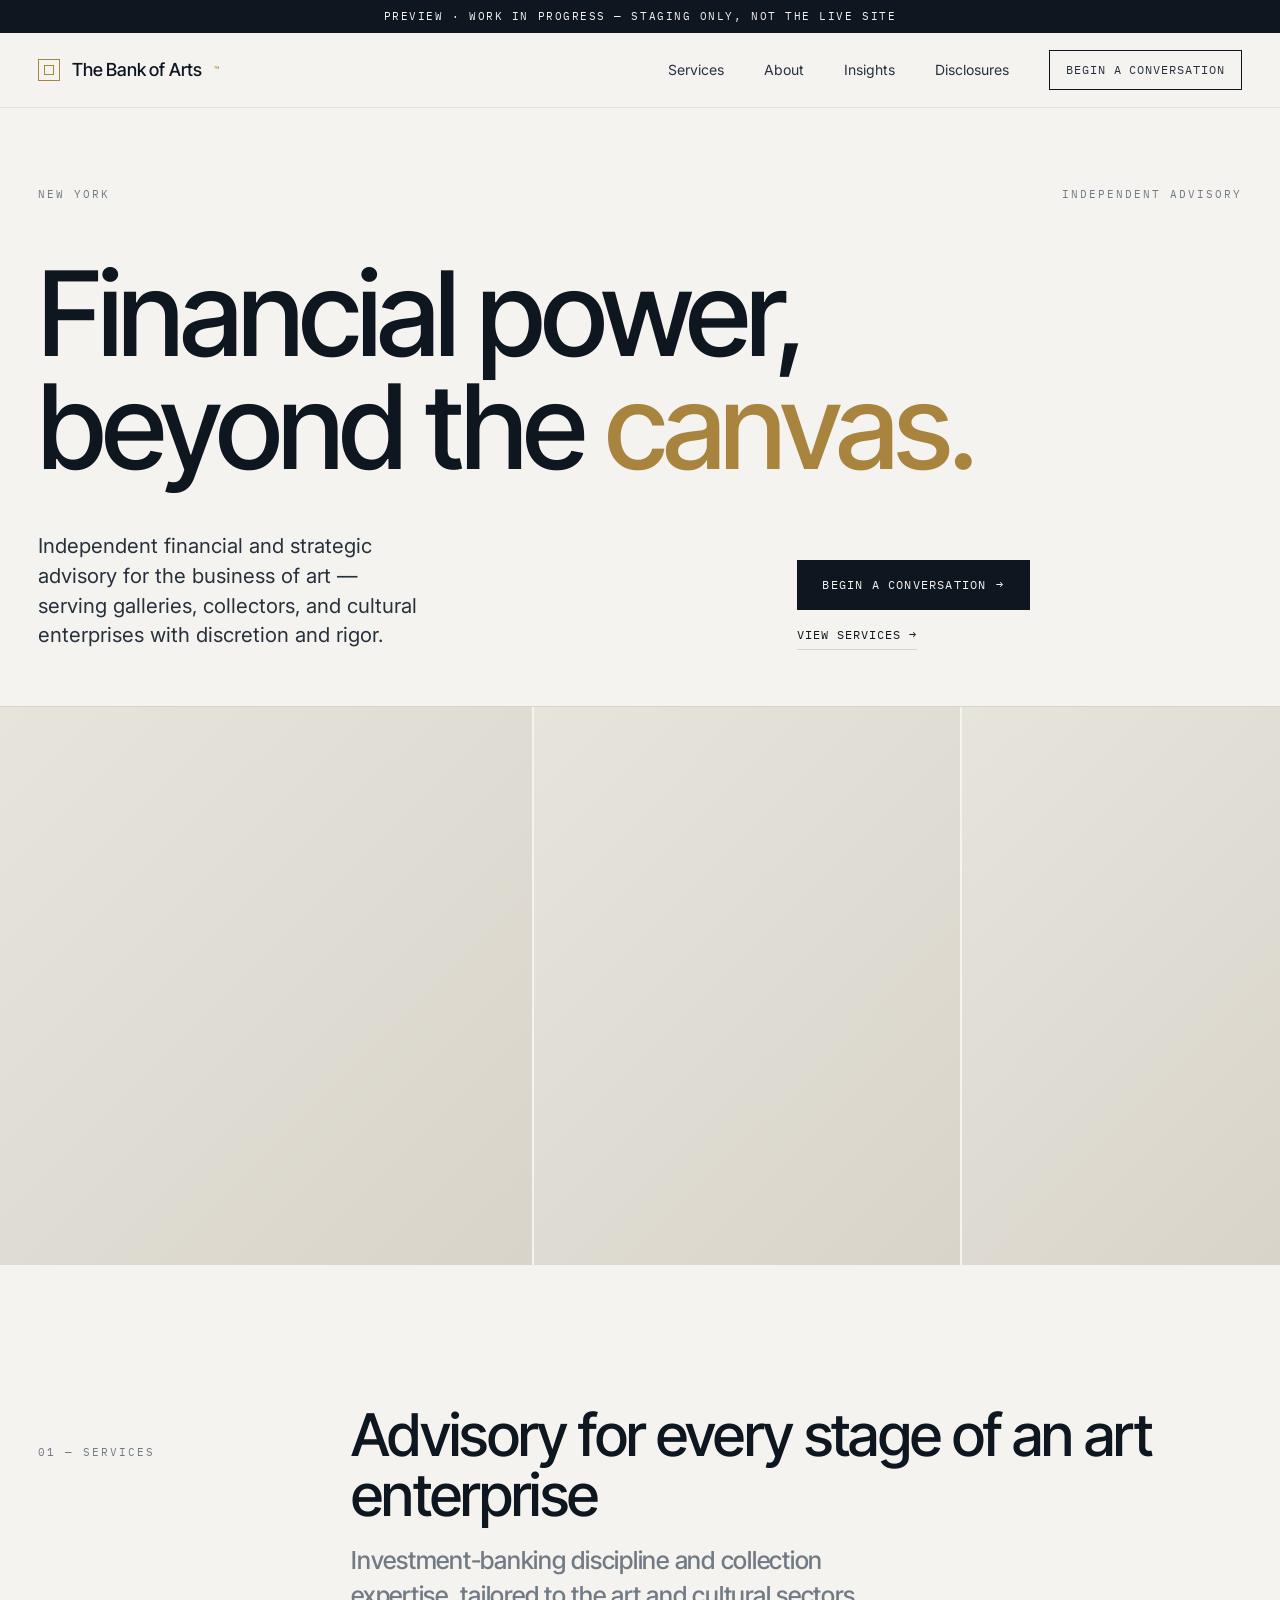
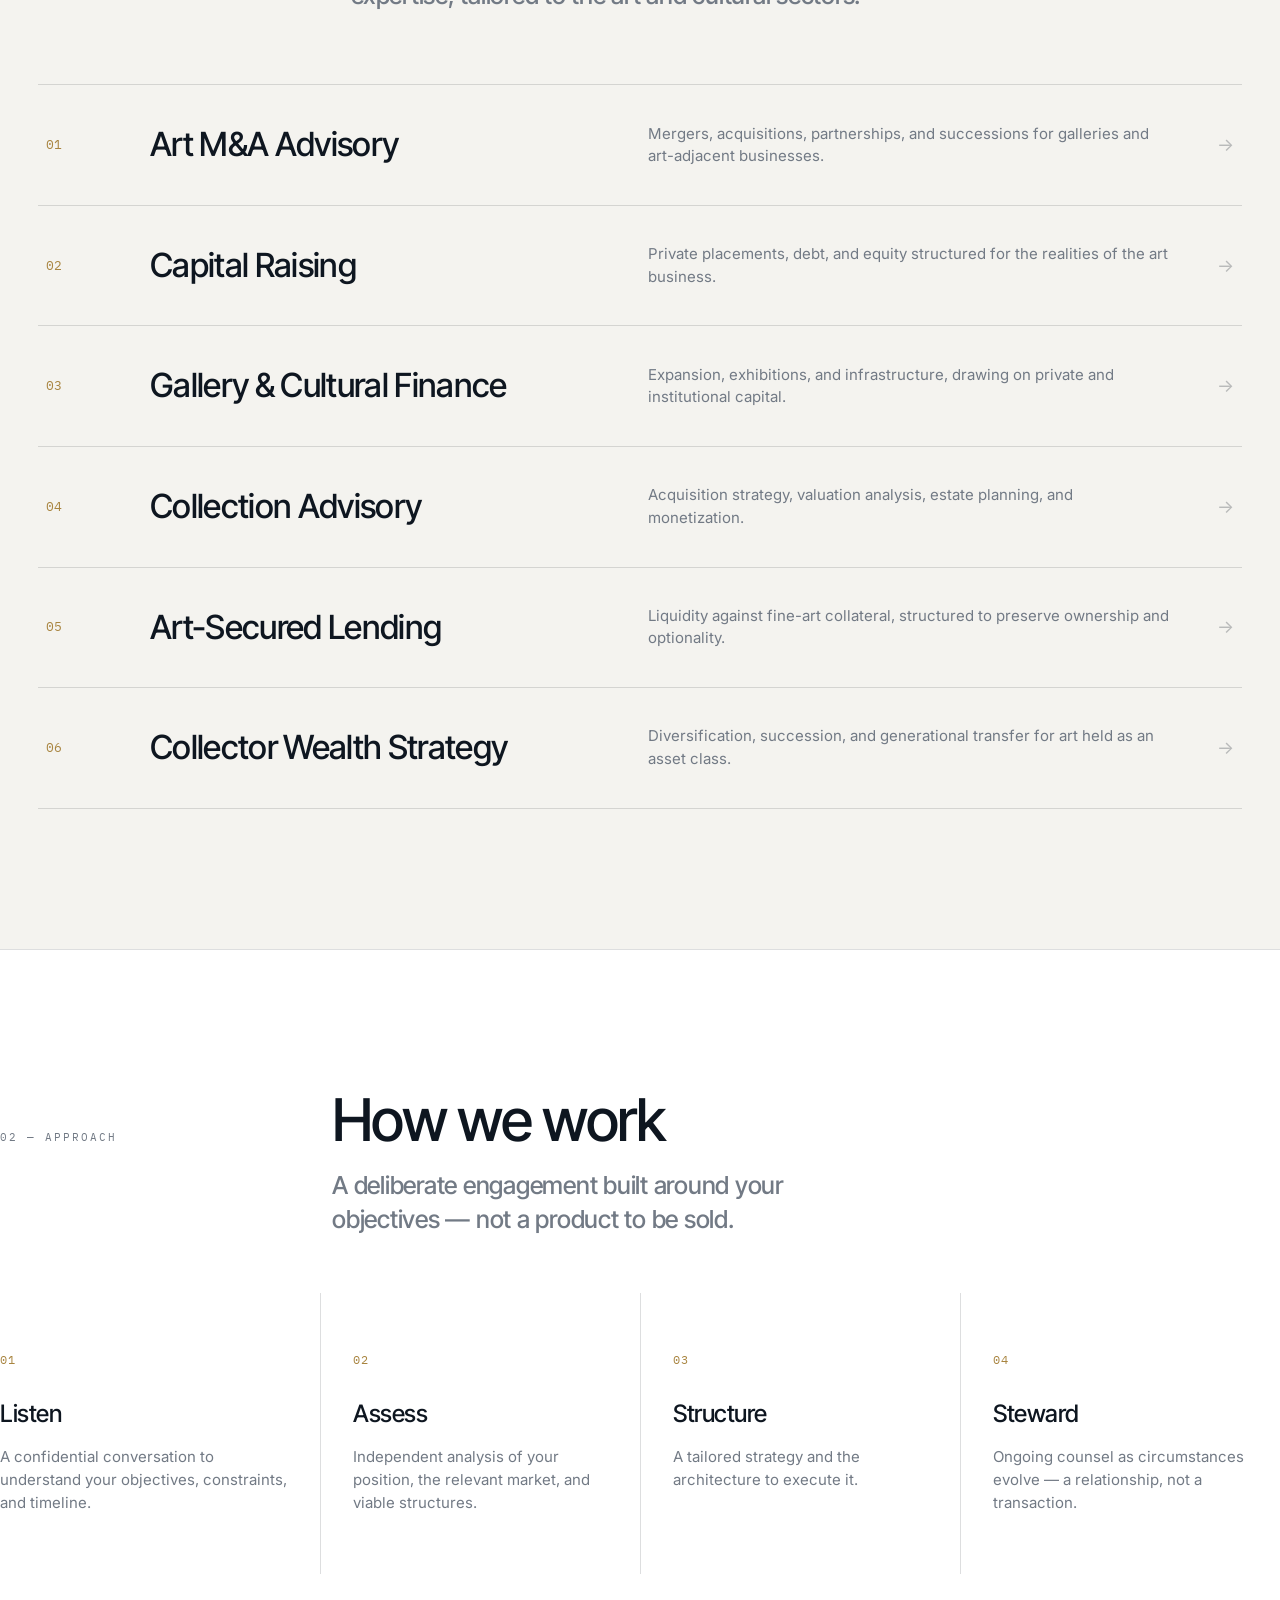
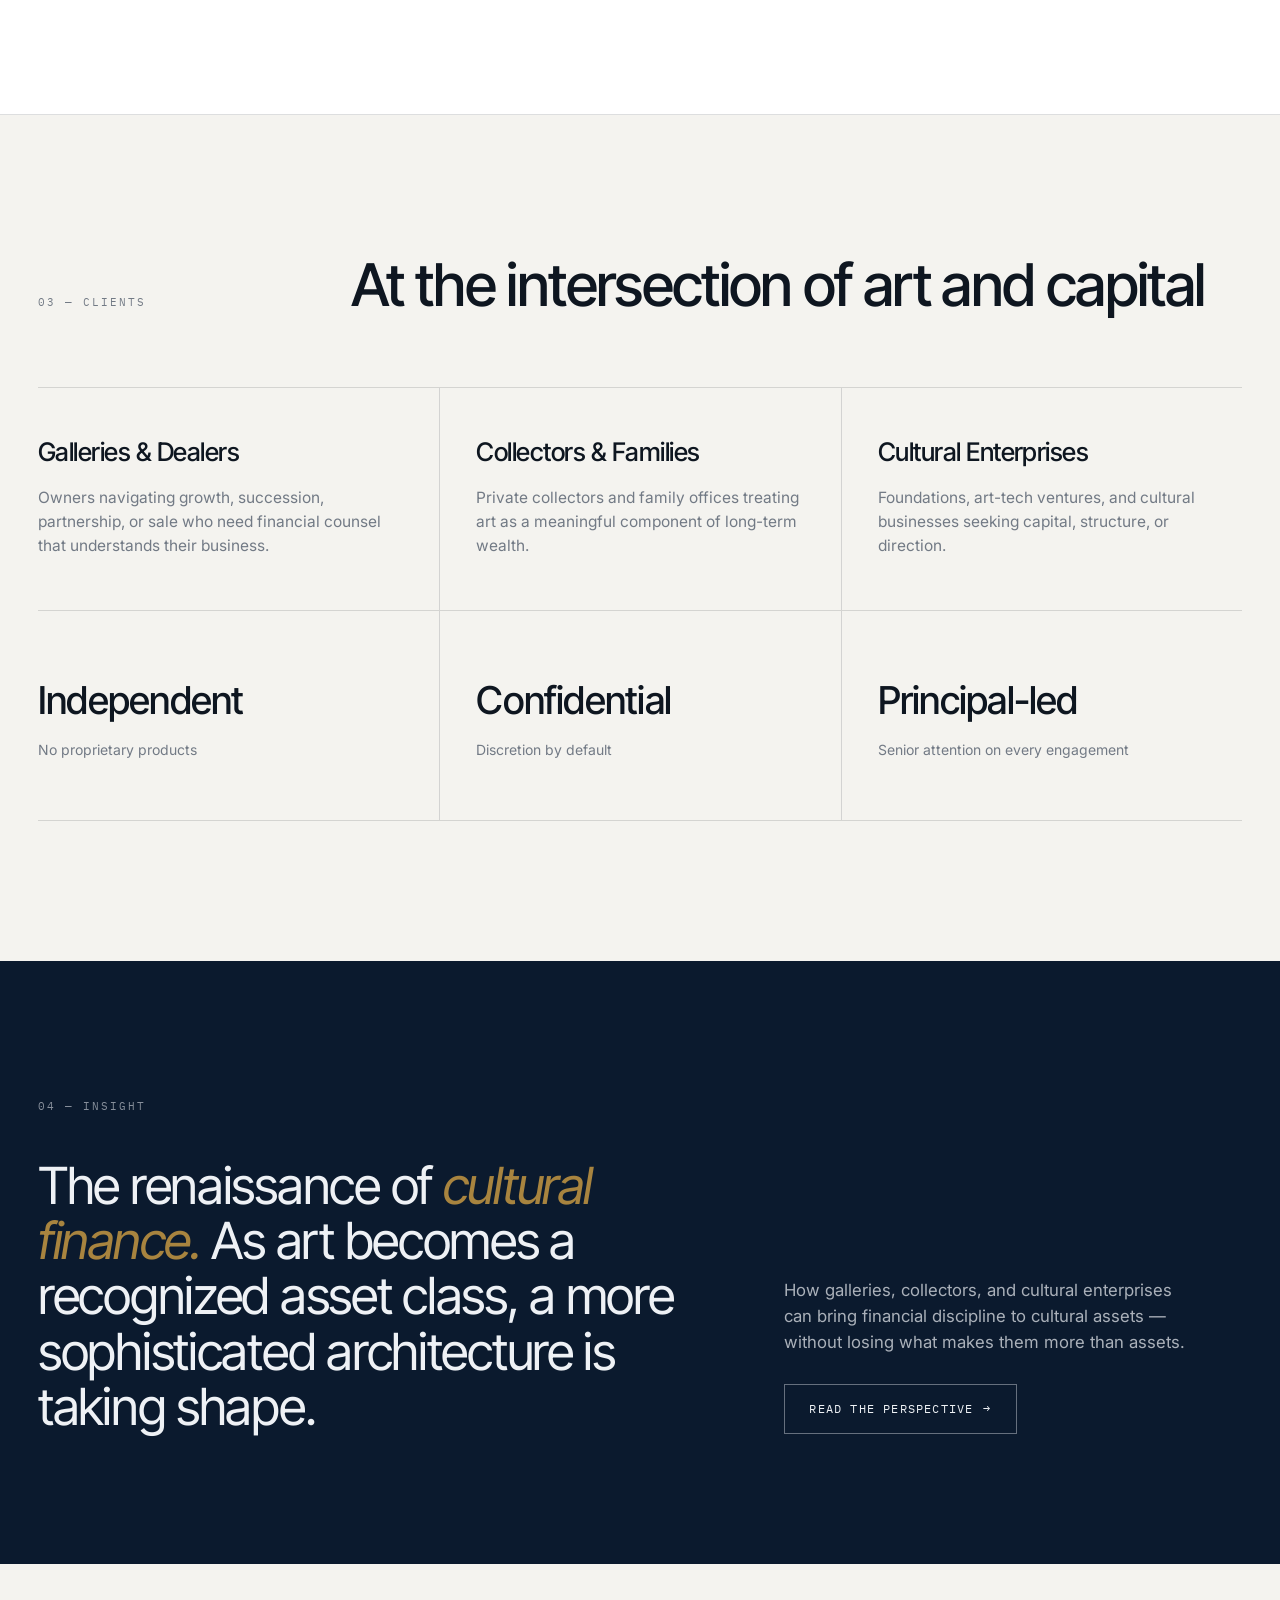
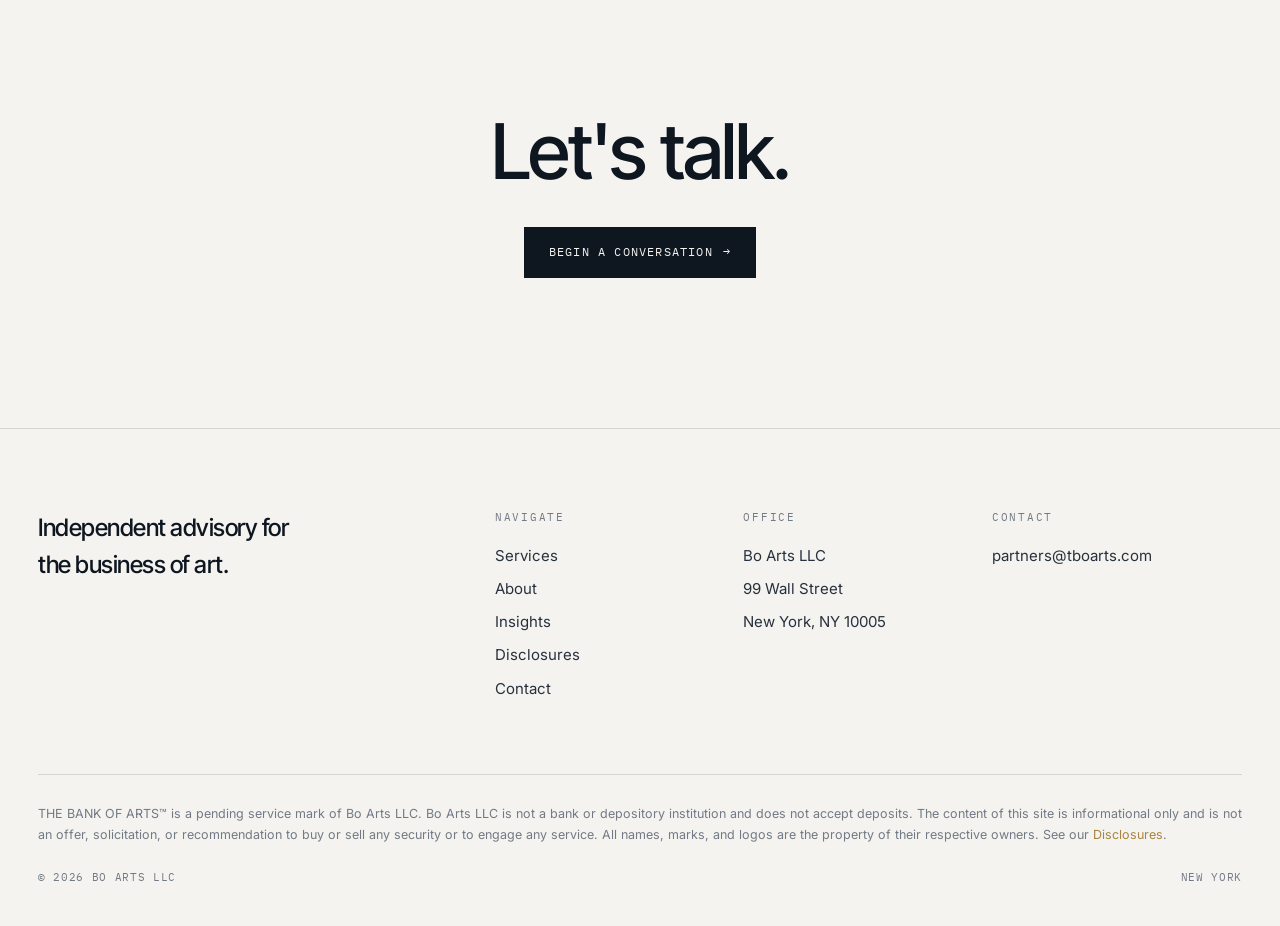
==== index.html @ f53c30a2 "Switch site contact email to partners@tboarts.com (app.js, README, homepage)" ====
<!DOCTYPE html>
<html lang="en">
<head>
<meta charset="UTF-8" />
<meta name="viewport" content="width=device-width, initial-scale=1.0" />
<title>The Bank of Arts™ | Advisory for the Business of Art</title>
<meta name="description" content="Bo Arts LLC provides independent financial and strategic advisory to galleries, collectors, and cultural enterprises. Art M&A, capital raising, and collection strategy." />
<meta name="author" content="Bo Arts LLC" />
<meta name="robots" content="noindex, nofollow" />
<link rel="canonical" href="https://thebankofarts.com/" />
<meta property="og:type" content="website" />
<meta property="og:title" content="The Bank of Arts™ | Advisory for the Business of Art" />
<meta property="og:description" content="Independent financial and strategic advisory for galleries, collectors, and cultural enterprises." />
<meta property="og:url" content="https://thebankofarts.com/" />
<meta property="og:site_name" content="The Bank of Arts" />
<meta property="og:image" content="https://thebankofarts.com/og-image.jpg" />
<meta name="twitter:card" content="summary_large_image" />
<link rel="icon" href="data:image/svg+xml,<svg xmlns='http://www.w3.org/2000/svg' viewBox='0 0 100 100'><rect x='12' y='12' width='76' height='76' fill='none' stroke='%23a8843f' stroke-width='4'/><rect x='28' y='28' width='44' height='44' fill='none' stroke='%23a8843f' stroke-width='2'/></svg>" />
<link rel="preconnect" href="https://fonts.googleapis.com" />
<link rel="preconnect" href="https://fonts.gstatic.com" crossorigin />
<link href="https://fonts.googleapis.com/css2?family=Inter+Tight:wght@400;500;600&family=Inter:wght@400;500&family=IBM+Plex+Mono:wght@400;500&display=swap" rel="stylesheet" />
<link rel="stylesheet" href="styles.css" />
<script type="application/ld+json">
{"@context":"https://schema.org","@type":"FinancialService","name":"The Bank of Arts (Bo Arts LLC)","alternateName":"The Bank of Arts","description":"Independent financial and strategic advisory for the business of art.","url":"https://thebankofarts.com","email":"partners@tboarts.com","address":{"@type":"PostalAddress","streetAddress":"99 Wall Street","addressLocality":"New York","addressRegion":"NY","postalCode":"10005","addressCountry":"US"},"disambiguatingDescription":"Bo Arts LLC is an independent advisory firm. It is not a bank or depository institution and does not accept deposits."}
</script>
</head>
<body>
<div class="preview">Preview · Work in progress — staging only, not the live site</div>
<header class="nav"><div class="wrap nav-in">
  <a href="index.html" class="brand"><span class="mk"></span> The Bank of Arts <sup>™</sup></a>
  <nav class="menu">
    <a href="services.html">Services<span class="ln"></span></a>
    <a href="about.html">About<span class="ln"></span></a>
    <a href="insights.html">Insights<span class="ln"></span></a>
    <a href="disclosures.html">Disclosures<span class="ln"></span></a>
    <a href="contact.html" class="cta">Begin a conversation</a>
  </nav>
  <button class="burger" aria-label="Menu">☰</button>
</div></header>

<section class="hero"><div class="wrap">
  <div class="hero-top reveal"><span class="label">New York</span><span class="label">Independent Advisory</span></div>
  <h1 class="reveal">Financial power,<br>beyond the <em>canvas.</em></h1>
  <div class="hero-grid">
    <p class="hero-lede reveal">Independent financial and strategic advisory for the business of art — serving galleries, collectors, and cultural enterprises with discretion and rigor.</p>
    <div class="hero-actions reveal">
      <a href="contact.html" class="btn solid">Begin a conversation <span class="ar">→</span></a>
      <a href="services.html" class="link-ar">View services <span>→</span></a>
    </div>
  </div>
</div></section>

<section class="band reveal"><div class="band-grid">
  <figure><img src="https://thebankofarts.com/assets/art/01-sculpture-hall.webp" alt="Sculpture hall" loading="lazy" onerror="this.style.display='none'" /></figure>
  <figure><img src="https://thebankofarts.com/assets/art/02-modern-gallery.webp" alt="Modern gallery" loading="lazy" onerror="this.style.display='none'" /></figure>
  <figure><img src="https://thebankofarts.com/assets/art/04-vaulted-skylight.webp" alt="Vaulted skylight gallery" loading="lazy" onerror="this.style.display='none'" /></figure>
</div></section>

<section class="sec" id="services"><div class="wrap">
  <div class="sec-head"><span class="label ix reveal">01 — Services</span><h2 class="reveal">Advisory for every stage of an art enterprise<span class="sm">Investment-banking discipline and collection expertise, tailored to the art and cultural sectors.</span></h2></div>
  <div class="svc-list">
    <a class="svc-row reveal" href="services.html"><span class="no">01</span><h3>Art M&amp;A Advisory</h3><p>Mergers, acquisitions, partnerships, and successions for galleries and art-adjacent businesses.</p><span class="ar">→</span></a>
    <a class="svc-row reveal" href="services.html"><span class="no">02</span><h3>Capital Raising</h3><p>Private placements, debt, and equity structured for the realities of the art business.</p><span class="ar">→</span></a>
    <a class="svc-row reveal" href="services.html"><span class="no">03</span><h3>Gallery &amp; Cultural Finance</h3><p>Expansion, exhibitions, and infrastructure, drawing on private and institutional capital.</p><span class="ar">→</span></a>
    <a class="svc-row reveal" href="services.html"><span class="no">04</span><h3>Collection Advisory</h3><p>Acquisition strategy, valuation analysis, estate planning, and monetization.</p><span class="ar">→</span></a>
    <a class="svc-row reveal" href="services.html"><span class="no">05</span><h3>Art-Secured Lending</h3><p>Liquidity against fine-art collateral, structured to preserve ownership and optionality.</p><span class="ar">→</span></a>
    <a class="svc-row reveal" href="services.html"><span class="no">06</span><h3>Collector Wealth Strategy</h3><p>Diversification, succession, and generational transfer for art held as an asset class.</p><span class="ar">→</span></a>
  </div>
</div></section>

<section class="approach"><div class="wrap sec">
  <div class="sec-head" style="margin-bottom:56px"><span class="label ix reveal">02 — Approach</span><h2 class="reveal">How we work<span class="sm">A deliberate engagement built around your objectives — not a product to be sold.</span></h2></div>
  <div class="steps">
    <div class="step reveal"><span class="no">01</span><h3>Listen</h3><p>A confidential conversation to understand your objectives, constraints, and timeline.</p></div>
    <div class="step reveal"><span class="no">02</span><h3>Assess</h3><p>Independent analysis of your position, the relevant market, and viable structures.</p></div>
    <div class="step reveal"><span class="no">03</span><h3>Structure</h3><p>A tailored strategy and the architecture to execute it.</p></div>
    <div class="step reveal"><span class="no">04</span><h3>Steward</h3><p>Ongoing counsel as circumstances evolve — a relationship, not a transaction.</p></div>
  </div>
</div></section>

<section class="sec"><div class="wrap">
  <div class="sec-head"><span class="label ix reveal">03 — Clients</span><h2 class="reveal">At the intersection of art and capital</h2></div>
  <div class="serve-grid">
    <div class="serve reveal"><h3>Galleries &amp; Dealers</h3><p>Owners navigating growth, succession, partnership, or sale who need financial counsel that understands their business.</p></div>
    <div class="serve reveal"><h3>Collectors &amp; Families</h3><p>Private collectors and family offices treating art as a meaningful component of long-term wealth.</p></div>
    <div class="serve reveal"><h3>Cultural Enterprises</h3><p>Foundations, art-tech ventures, and cultural businesses seeking capital, structure, or direction.</p></div>
  </div>
  <div class="stats">
    <div class="stat reveal"><div class="big">Independent</div><div class="lbl">No proprietary products</div></div>
    <div class="stat reveal"><div class="big">Confidential</div><div class="lbl">Discretion by default</div></div>
    <div class="stat reveal"><div class="big">Principal-led</div><div class="lbl">Senior attention on every engagement</div></div>
  </div>
</div></section>

<section class="feature"><div class="wrap">
  <span class="label">04 — Insight</span>
  <div class="feature-grid">
    <h2 class="reveal">The renaissance of <em>cultural finance.</em> As art becomes a recognized asset class, a more sophisticated architecture is taking shape.</h2>
    <div class="reveal"><p>How galleries, collectors, and cultural enterprises can bring financial discipline to cultural assets — without losing what makes them more than assets.</p><a href="insights.html" class="btn" style="margin-top:28px">Read the perspective <span class="ar">→</span></a></div>
  </div>
</div></section>

<section class="cta-band"><div class="wrap">
  <h2 class="reveal">Let's talk.</h2>
  <a href="contact.html" class="btn solid reveal">Begin a conversation <span class="ar">→</span></a>
</div></section>

<footer><div class="wrap">
  <div class="foot-top">
    <div><p class="lead">Independent advisory for the business of art.</p></div>
    <div class="col"><h4>Navigate</h4><a href="services.html">Services</a><a href="about.html">About</a><a href="insights.html">Insights</a><a href="disclosures.html">Disclosures</a><a href="contact.html">Contact</a></div>
    <div class="col"><h4>Office</h4><p>Bo Arts LLC</p><p>99 Wall Street</p><p>New York, NY 10005</p></div>
    <div class="col"><h4>Contact</h4><a href="mailto:partners@tboarts.com">partners@tboarts.com</a></div>
  </div>
  <div class="legal">THE BANK OF ARTS™ is a pending service mark of Bo Arts LLC. Bo Arts LLC is not a bank or depository institution and does not accept deposits. The content of this site is informational only and is not an offer, solicitation, or recommendation to buy or sell any security or to engage any service. All names, marks, and logos are the property of their respective owners. See our <a href="disclosures.html" style="color:var(--gold)">Disclosures</a>.</div>
  <div class="copy"><span>© 2026 Bo Arts LLC</span><span>New York</span></div>
</div></footer>
<script src="app.js"></script>
</body>
</html>
---- styles.css ----
/* The Bank of Arts — shared Swiss-minimal system (staging) */
:root{
  --bg:#f4f3ef; --surface:#ffffff; --ink:#0e1620; --ink-2:#27313d; --muted:#727a85;
  --line:rgba(14,22,32,.14); --line-2:rgba(14,22,32,.08);
  --gold:#a8843f; --navy:#0b1a2e;
  --mx:38px; --maxw:1320px;
  --disp:"Inter Tight",-apple-system,Segoe UI,Roboto,Helvetica,Arial,sans-serif;
  --sans:"Inter",-apple-system,Segoe UI,Roboto,Helvetica,Arial,sans-serif;
  --mono:"IBM Plex Mono",ui-monospace,SFMono-Regular,Menlo,monospace;
  --ease:cubic-bezier(.22,.61,.36,1);
}
*{box-sizing:border-box;margin:0;padding:0}
html{scroll-behavior:smooth;-webkit-font-smoothing:antialiased;text-rendering:optimizeLegibility}
body{background:var(--bg);color:var(--ink);font-family:var(--sans);font-size:17px;line-height:1.55;font-weight:400}
a{color:inherit;text-decoration:none}
img{display:block;max-width:100%}
.wrap{max-width:var(--maxw);margin:0 auto;padding:0 var(--mx)}
.label{font-family:var(--mono);font-size:11px;letter-spacing:.18em;text-transform:uppercase;color:var(--muted);font-weight:400}
.rule{height:1px;background:var(--line);width:100%}
.reveal{opacity:0;transform:translateY(18px);transition:opacity .8s var(--ease),transform .8s var(--ease)}
.reveal.in{opacity:1;transform:none}
@media (prefers-reduced-motion:reduce){.reveal{opacity:1;transform:none;transition:none}}
.preview{background:var(--ink);color:#f4f3ef;font-family:var(--mono);font-size:11px;letter-spacing:.14em;text-transform:uppercase;text-align:center;padding:8px 14px}
/* nav */
.nav{position:sticky;top:0;z-index:50;background:rgba(244,243,239,.82);backdrop-filter:blur(14px);border-bottom:1px solid var(--line-2)}
.nav-in{display:flex;align-items:center;justify-content:space-between;height:74px;position:relative}
.brand{display:flex;align-items:center;gap:12px;font-family:var(--disp);font-weight:500;font-size:18px;letter-spacing:-.01em}
.brand .mk{width:22px;height:22px;border:1.5px solid var(--gold);position:relative;flex:none}
.brand .mk::after{content:"";position:absolute;inset:5px;border:1px solid var(--gold)}
.brand sup{color:var(--gold);font-size:9px}
.menu{display:flex;align-items:center;gap:40px}
.menu a{font-size:14px;color:var(--ink-2);position:relative;padding:4px 0}
.menu a .ln{position:absolute;left:0;bottom:-1px;height:1px;width:0;background:var(--ink);transition:width .35s var(--ease)}
.menu a:hover .ln,.menu a.active .ln{width:100%}
.menu .cta{font-family:var(--mono);font-size:12px;letter-spacing:.08em;text-transform:uppercase;border:1px solid var(--ink);padding:10px 16px;transition:all .3s var(--ease)}
.menu .cta:hover{background:var(--ink);color:var(--bg)}
.burger{display:none;background:none;border:0;font-size:22px;cursor:pointer;color:var(--ink)}
/* buttons / links */
.btn{font-family:var(--mono);font-size:12px;letter-spacing:.1em;text-transform:uppercase;display:inline-flex;align-items:center;gap:10px;padding:15px 24px;border:1px solid var(--ink);transition:all .3s var(--ease);cursor:pointer}
.btn .ar{transition:transform .3s var(--ease)}
.btn:hover{background:var(--ink);color:var(--bg)}
.btn:hover .ar{transform:translateX(5px)}
.btn.solid{background:var(--ink);color:var(--bg)}
.btn.solid:hover{background:var(--gold);border-color:var(--gold)}
.link-ar{font-family:var(--mono);font-size:12px;letter-spacing:.08em;text-transform:uppercase;display:inline-flex;gap:8px;align-items:center;border-bottom:1px solid var(--line);padding-bottom:4px;transition:border-color .3s}
.link-ar:hover{border-color:var(--ink)}
/* home hero */
.hero{padding:78px 0 56px;border-bottom:1px solid var(--line)}
.hero-top{display:flex;justify-content:space-between;align-items:baseline;margin-bottom:54px}
.hero h1{font-family:var(--disp);font-weight:500;letter-spacing:-.035em;line-height:.96;font-size:clamp(3.1rem,9.2vw,8.4rem)}
.hero h1 em{font-style:normal;color:var(--gold)}
.hero-grid{display:grid;grid-template-columns:1.6fr 1fr;gap:48px;align-items:end;margin-top:48px}
.hero-lede{font-size:clamp(1.05rem,1.6vw,1.4rem);line-height:1.45;max-width:30ch;color:var(--ink-2);font-weight:400}
.hero-actions{display:flex;flex-direction:column;gap:16px;align-items:flex-start}
/* page hero */
.page-hero{padding:96px 0 76px;border-bottom:1px solid var(--line)}
.page-hero .label{display:block;margin-bottom:24px}
.page-hero h1{font-family:var(--disp);font-weight:500;letter-spacing:-.03em;line-height:1;font-size:clamp(2.6rem,7vw,5.8rem)}
.page-hero p{color:var(--ink-2);max-width:48ch;margin-top:26px;font-size:clamp(1.05rem,1.5vw,1.3rem);line-height:1.45}
/* image band */
.band{padding:0}
.band-grid{display:grid;grid-template-columns:repeat(12,1fr);gap:2px;height:62vh;min-height:440px}
.band-grid figure{overflow:hidden;background:linear-gradient(135deg,#e7e4dc,#d8d4ca);position:relative}
.band-grid figure:nth-child(1){grid-column:span 5}
.band-grid figure:nth-child(2){grid-column:span 4}
.band-grid figure:nth-child(3){grid-column:span 3}
.band-grid img{width:100%;height:100%;object-fit:cover;transition:transform 1.2s var(--ease);filter:saturate(.92)}
.band-grid figure:hover img{transform:scale(1.05)}
/* sections */
.sec{padding:140px 0}
.sec-sm{padding:100px 0}
.sec-head{display:grid;grid-template-columns:repeat(12,1fr);gap:48px;align-items:baseline;margin-bottom:72px}
.sec-head .ix{grid-column:span 3}
.sec-head h2{grid-column:span 9;font-family:var(--disp);font-weight:500;letter-spacing:-.028em;line-height:1.02;font-size:clamp(2rem,4.6vw,3.7rem)}
.sec-head h2 .sm{display:block;color:var(--muted);font-size:.42em;letter-spacing:-.01em;margin-top:18px;max-width:34ch;line-height:1.4}
/* services list (home) */
.svc-list{border-top:1px solid var(--line)}
.svc-row{display:grid;grid-template-columns:80px 1fr 1.1fr 40px;gap:24px;align-items:center;padding:34px 8px;border-bottom:1px solid var(--line);transition:padding .4s var(--ease),background .4s var(--ease);position:relative}
.svc-row:hover{padding-left:24px;padding-right:24px;background:var(--surface)}
.svc-row .no{font-family:var(--mono);font-size:13px;color:var(--gold)}
.svc-row h3{font-family:var(--disp);font-weight:500;font-size:clamp(1.4rem,2.6vw,2.1rem);letter-spacing:-.02em}
.svc-row p{color:var(--muted);font-size:15px;line-height:1.5}
.svc-row .ar{justify-self:end;font-size:18px;color:var(--ink);opacity:.25;transition:all .3s var(--ease)}
.svc-row:hover .ar{opacity:1;transform:translateX(4px);color:var(--gold)}
/* services detail */
.svc-detail{display:grid;grid-template-columns:.8fr 1.2fr;gap:48px;padding:48px 8px;border-bottom:1px solid var(--line)}
.svc-detail:first-of-type{border-top:1px solid var(--line)}
.svc-detail .no{font-family:var(--mono);font-size:12px;color:var(--gold);display:block;margin-bottom:14px}
.svc-detail h3{font-family:var(--disp);font-weight:500;font-size:clamp(1.6rem,3vw,2.4rem);letter-spacing:-.02em;line-height:1.05}
.svc-detail p{color:var(--ink-2);margin-bottom:20px}
.svc-detail ul{list-style:none;display:flex;flex-direction:column;gap:9px}
.svc-detail li{color:var(--muted);font-size:15px;padding-left:20px;position:relative}
.svc-detail li::before{content:"—";position:absolute;left:0;color:var(--gold)}
/* approach */
.approach{background:var(--surface);border-top:1px solid var(--line);border-bottom:1px solid var(--line)}
.steps{display:grid;grid-template-columns:repeat(4,1fr)}
.step{padding:52px 32px 60px;border-left:1px solid var(--line)}
.step:first-child{border-left:0;padding-left:0}
.step:last-child{padding-right:0}
.step .no{font-family:var(--mono);font-size:12px;color:var(--gold);letter-spacing:.1em}
.step h3{font-family:var(--disp);font-weight:500;font-size:1.5rem;letter-spacing:-.02em;margin:24px 0 12px}
.step p{color:var(--muted);font-size:15px;line-height:1.55}
/* serve */
.serve-grid{display:grid;grid-template-columns:repeat(3,1fr);gap:0;border-top:1px solid var(--line)}
.serve{padding:44px 36px 52px;border-left:1px solid var(--line)}
.serve:first-child{border-left:0;padding-left:0}
.serve h3{font-family:var(--disp);font-weight:500;font-size:1.6rem;letter-spacing:-.02em;margin-bottom:14px}
.serve p{color:var(--muted);font-size:15.5px}
/* stats */
.stats{display:grid;grid-template-columns:repeat(3,1fr);border-top:1px solid var(--line);border-bottom:1px solid var(--line)}
.stat{padding:60px 36px;border-left:1px solid var(--line)}
.stat:first-child{border-left:0;padding-left:0}
.stat .big{font-family:var(--disp);font-weight:500;font-size:clamp(1.8rem,3vw,2.6rem);letter-spacing:-.02em}
.stat .lbl{color:var(--muted);font-size:14px;margin-top:8px}
/* split */
.split{display:grid;grid-template-columns:1fr 1fr;gap:64px;align-items:center}
.split h2{font-family:var(--disp);font-weight:500;font-size:clamp(1.8rem,3.4vw,2.8rem);letter-spacing:-.025em;margin-bottom:20px;line-height:1.05}
.split p{color:var(--ink-2);margin-bottom:16px}
.split .media{aspect-ratio:4/5;background:linear-gradient(135deg,#e7e4dc,#d8d4ca);overflow:hidden}
.split .media img{width:100%;height:100%;object-fit:cover;filter:saturate(.92)}
/* feature dark */
.feature{background:var(--navy);color:#eef1f5}
.feature .wrap{padding-top:130px;padding-bottom:130px}
.feature .label{color:rgba(238,241,245,.55)}
.feature-grid{display:grid;grid-template-columns:1.5fr 1fr;gap:60px;align-items:end;margin-top:40px}
.feature h2{font-family:var(--disp);font-weight:400;letter-spacing:-.025em;line-height:1.08;font-size:clamp(1.9rem,4vw,3.2rem)}
.feature h2 em{font-style:italic;color:var(--gold)}
.feature p{color:rgba(238,241,245,.7);font-size:1.05rem;max-width:38ch}
.feature .btn{border-color:rgba(238,241,245,.4);color:#eef1f5}
.feature .btn:hover{background:#eef1f5;color:var(--navy)}
/* cta band */
.cta-band{text-align:center;padding:150px 0}
.cta-band h2{font-family:var(--disp);font-weight:500;letter-spacing:-.03em;line-height:1;font-size:clamp(2.4rem,6vw,5.2rem);margin-bottom:36px}
/* forms */
.form-grid{display:grid;grid-template-columns:1fr 1fr;gap:64px;align-items:start}
.contact-info p{color:var(--ink-2);margin-bottom:8px}
.contact-info .k{font-family:var(--mono);font-size:11px;letter-spacing:.12em;text-transform:uppercase;color:var(--muted);margin-top:22px}
.field{margin-bottom:18px}
label{display:block;font-family:var(--mono);font-size:11px;letter-spacing:.12em;text-transform:uppercase;color:var(--muted);margin-bottom:8px}
input,textarea,select{width:100%;background:var(--surface);border:1px solid var(--line);color:var(--ink);padding:14px 16px;font-family:var(--sans);font-size:15px;border-radius:0;transition:border-color .25s}
input:focus,textarea:focus,select:focus{outline:none;border-color:var(--ink)}
.formnote{color:var(--muted);font-size:13px;margin-top:14px}
/* article */
.article{max-width:760px;margin:0 auto}
.article .article-meta{font-family:var(--mono);font-size:11px;letter-spacing:.14em;text-transform:uppercase;color:var(--muted);margin-bottom:14px}
.article h1{font-family:var(--disp);font-weight:500;letter-spacing:-.03em;line-height:1.02;font-size:clamp(2.2rem,5vw,3.6rem);margin-bottom:18px}
.article .byline{font-family:var(--mono);font-size:12px;letter-spacing:.06em;color:var(--gold);text-transform:uppercase;border-bottom:1px solid var(--line);padding-bottom:26px;margin-bottom:38px}
.article h2{font-family:var(--disp);font-weight:500;font-size:clamp(1.4rem,2.6vw,1.9rem);letter-spacing:-.02em;margin:42px 0 14px}
.article p{color:var(--ink-2);margin-bottom:20px;font-size:1.08rem;line-height:1.65}
.article blockquote{border-left:2px solid var(--gold);padding:4px 0 4px 24px;margin:32px 0;font-family:var(--disp);font-style:italic;font-size:1.45rem;line-height:1.3;color:var(--ink)}
/* prose */
.prose{max-width:820px;margin:0 auto}
.prose h2{font-family:var(--disp);font-weight:500;font-size:1.4rem;letter-spacing:-.015em;margin:38px 0 12px}
.prose p,.prose li{color:var(--ink-2);margin-bottom:14px;font-size:1rem;line-height:1.6}
.prose ul{padding-left:20px;margin-bottom:14px}
/* footer */
footer{border-top:1px solid var(--line);padding:80px 0 40px}
.foot-top{display:grid;grid-template-columns:2fr 1fr 1fr 1.2fr;gap:40px;padding-bottom:64px}
.foot-top .lead{font-family:var(--disp);font-size:1.5rem;font-weight:500;letter-spacing:-.02em;max-width:18ch}
footer h4{font-family:var(--mono);font-size:11px;letter-spacing:.16em;text-transform:uppercase;color:var(--muted);margin-bottom:18px;font-weight:400}
footer .col a,footer .col p{display:block;font-size:15px;color:var(--ink-2);margin-bottom:10px}
footer .col a:hover{color:var(--gold)}
.legal{font-size:12.5px;color:var(--muted);line-height:1.7;border-top:1px solid var(--line);padding-top:28px}
.copy{display:flex;justify-content:space-between;flex-wrap:wrap;gap:12px;margin-top:24px;font-family:var(--mono);font-size:11px;letter-spacing:.06em;text-transform:uppercase;color:var(--muted)}
@media(max-width:1000px){
  .hero-grid{grid-template-columns:1fr;gap:32px;align-items:start}
  .feature-grid{grid-template-columns:1fr;gap:32px;align-items:start}
  .foot-top{grid-template-columns:1fr 1fr}
}
@media(max-width:760px){
  :root{--mx:22px}
  .menu{display:none}
  .menu.open{display:flex;flex-direction:column;align-items:flex-start;position:absolute;top:74px;right:0;background:var(--surface);border:1px solid var(--line);padding:22px;gap:18px;min-width:200px}
  .burger{display:block}
  .hero{padding:48px 0 40px}
  .sec,.sec-sm{padding:90px 0}
  .sec-head{gap:20px;margin-bottom:48px}
  .sec-head .ix{grid-column:span 12}
  .sec-head h2{grid-column:span 12}
  .band-grid{height:auto;min-height:0;grid-template-columns:1fr}
  .band-grid figure{grid-column:span 1!important;height:46vw}
  .svc-row{grid-template-columns:44px 1fr 28px;row-gap:8px}
  .svc-row p{grid-column:1 / -1;order:3}
  .svc-detail{grid-template-columns:1fr;gap:18px}
  .steps,.serve-grid,.stats,.foot-top,.split,.form-grid{grid-template-columns:1fr;gap:36px}
  .step,.serve,.stat{border-left:0;padding-left:0;border-top:1px solid var(--line)}
  .step:first-child,.serve:first-child,.stat:first-child{border-top:0}
}
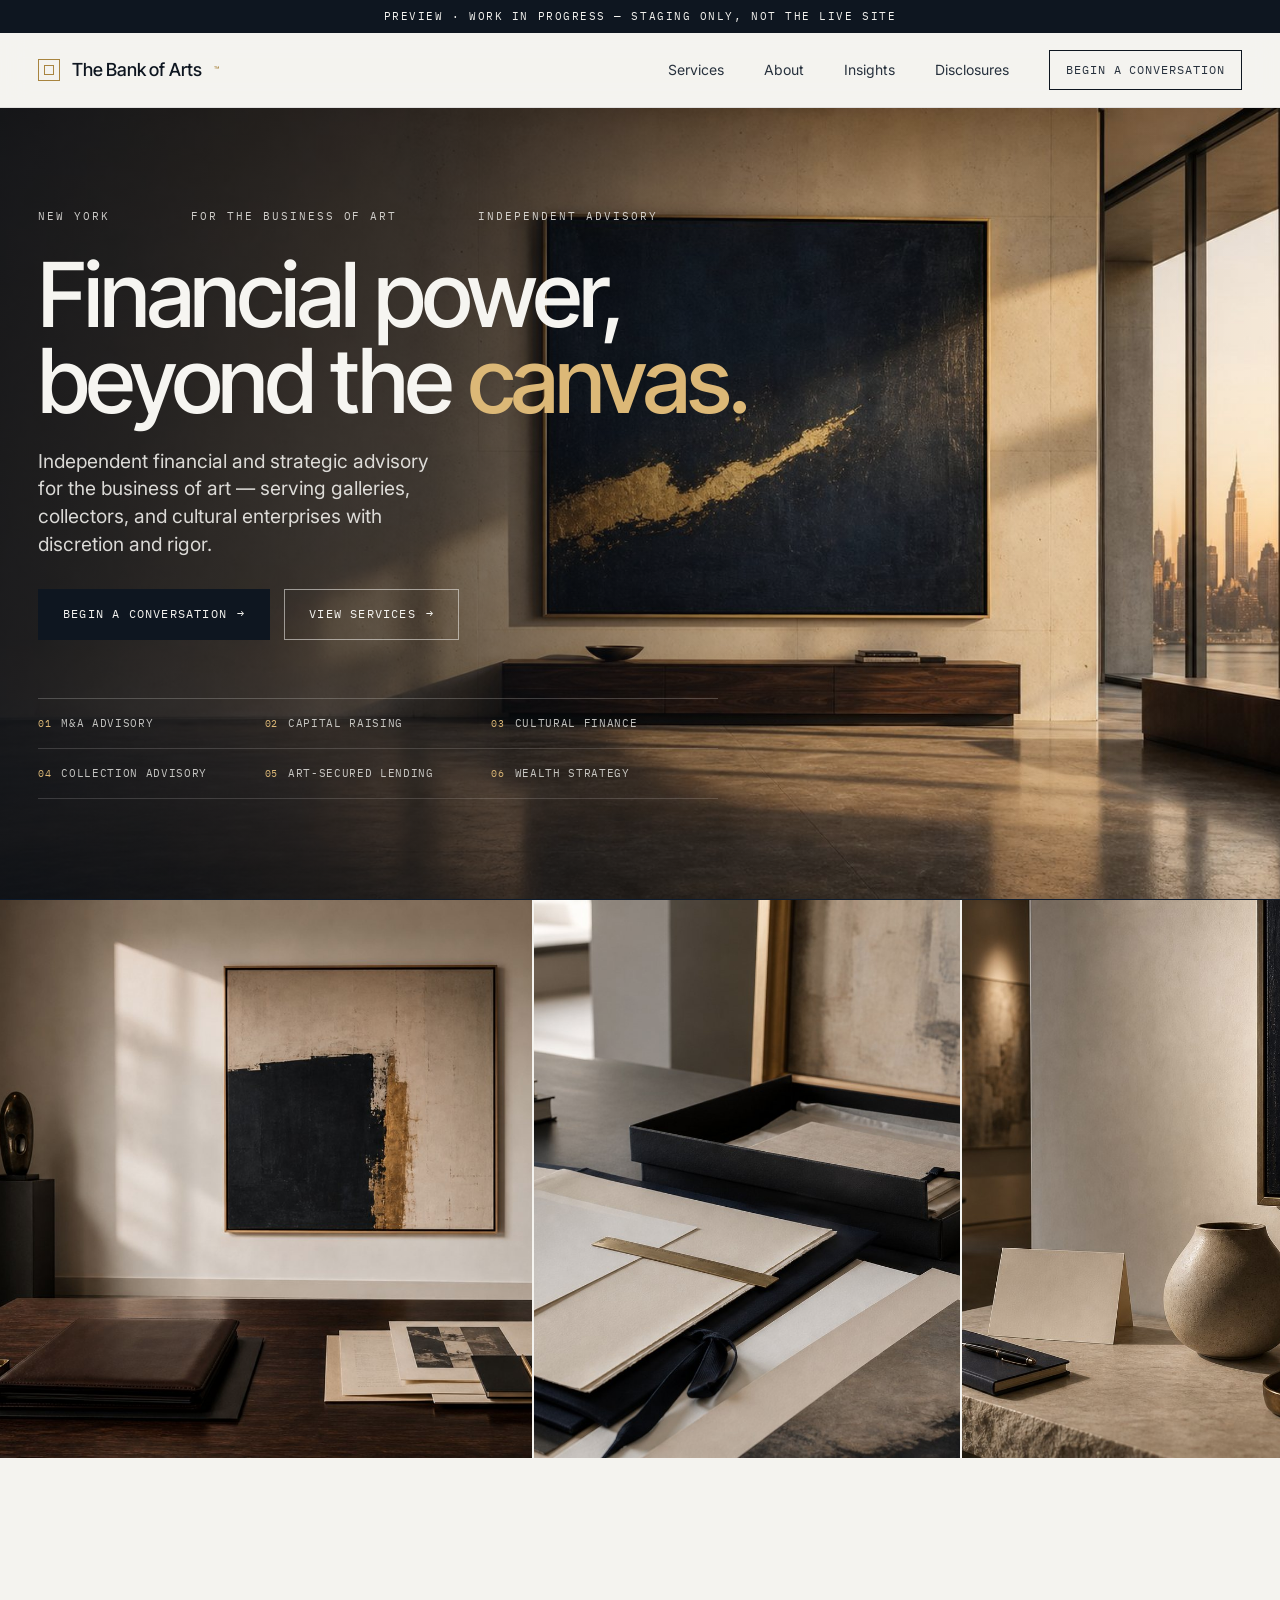
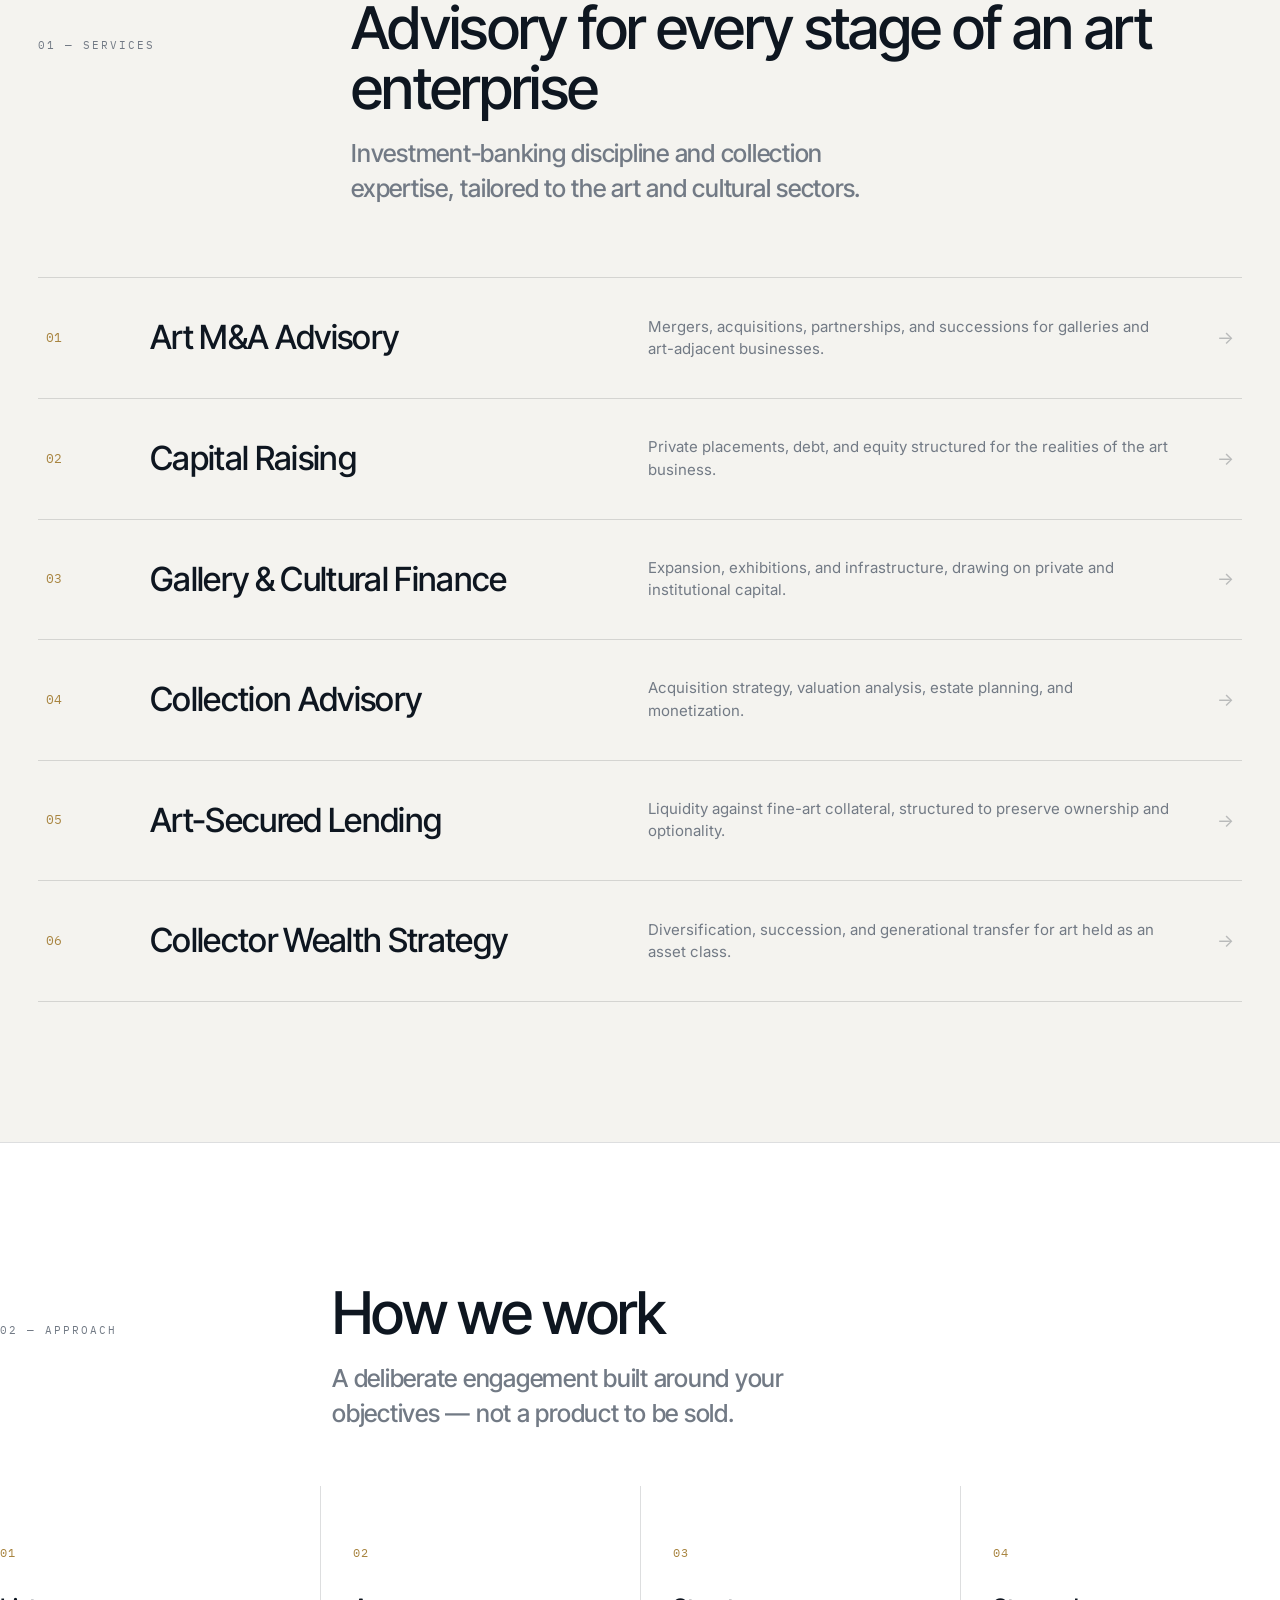
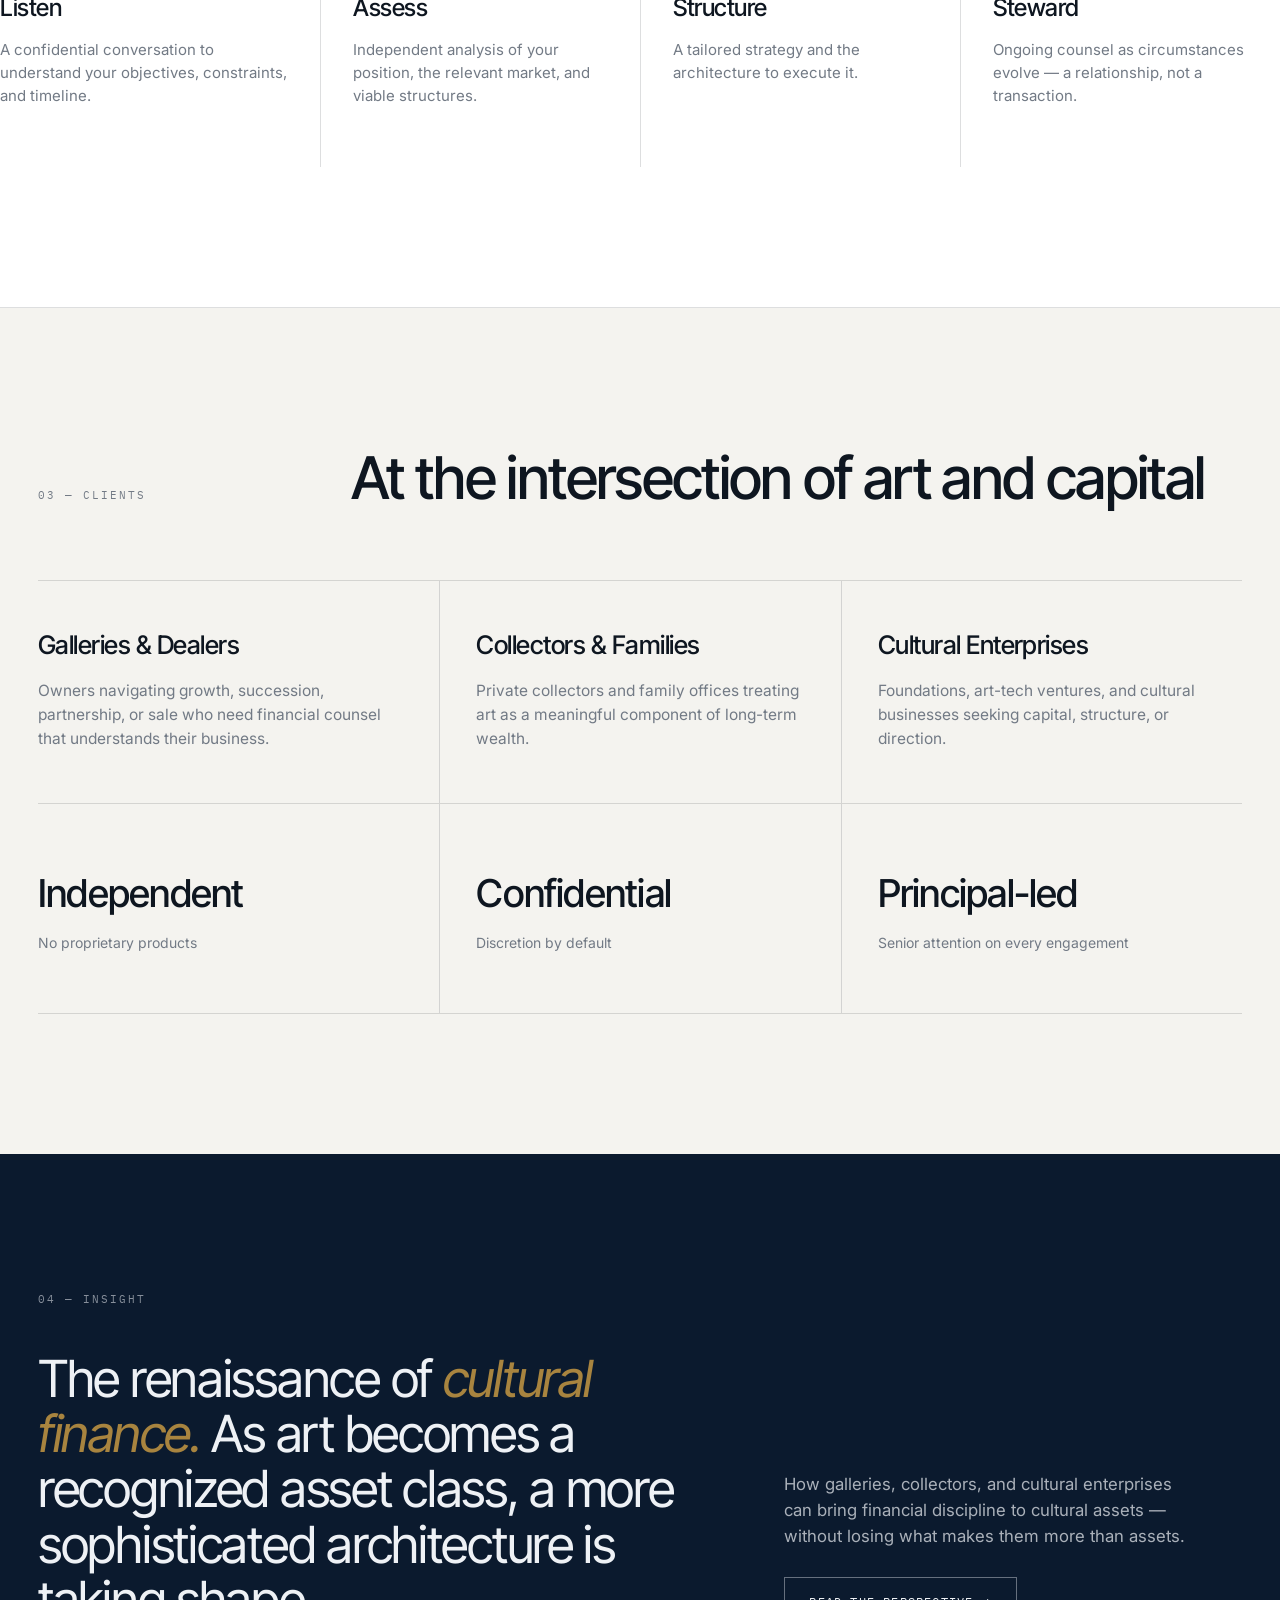
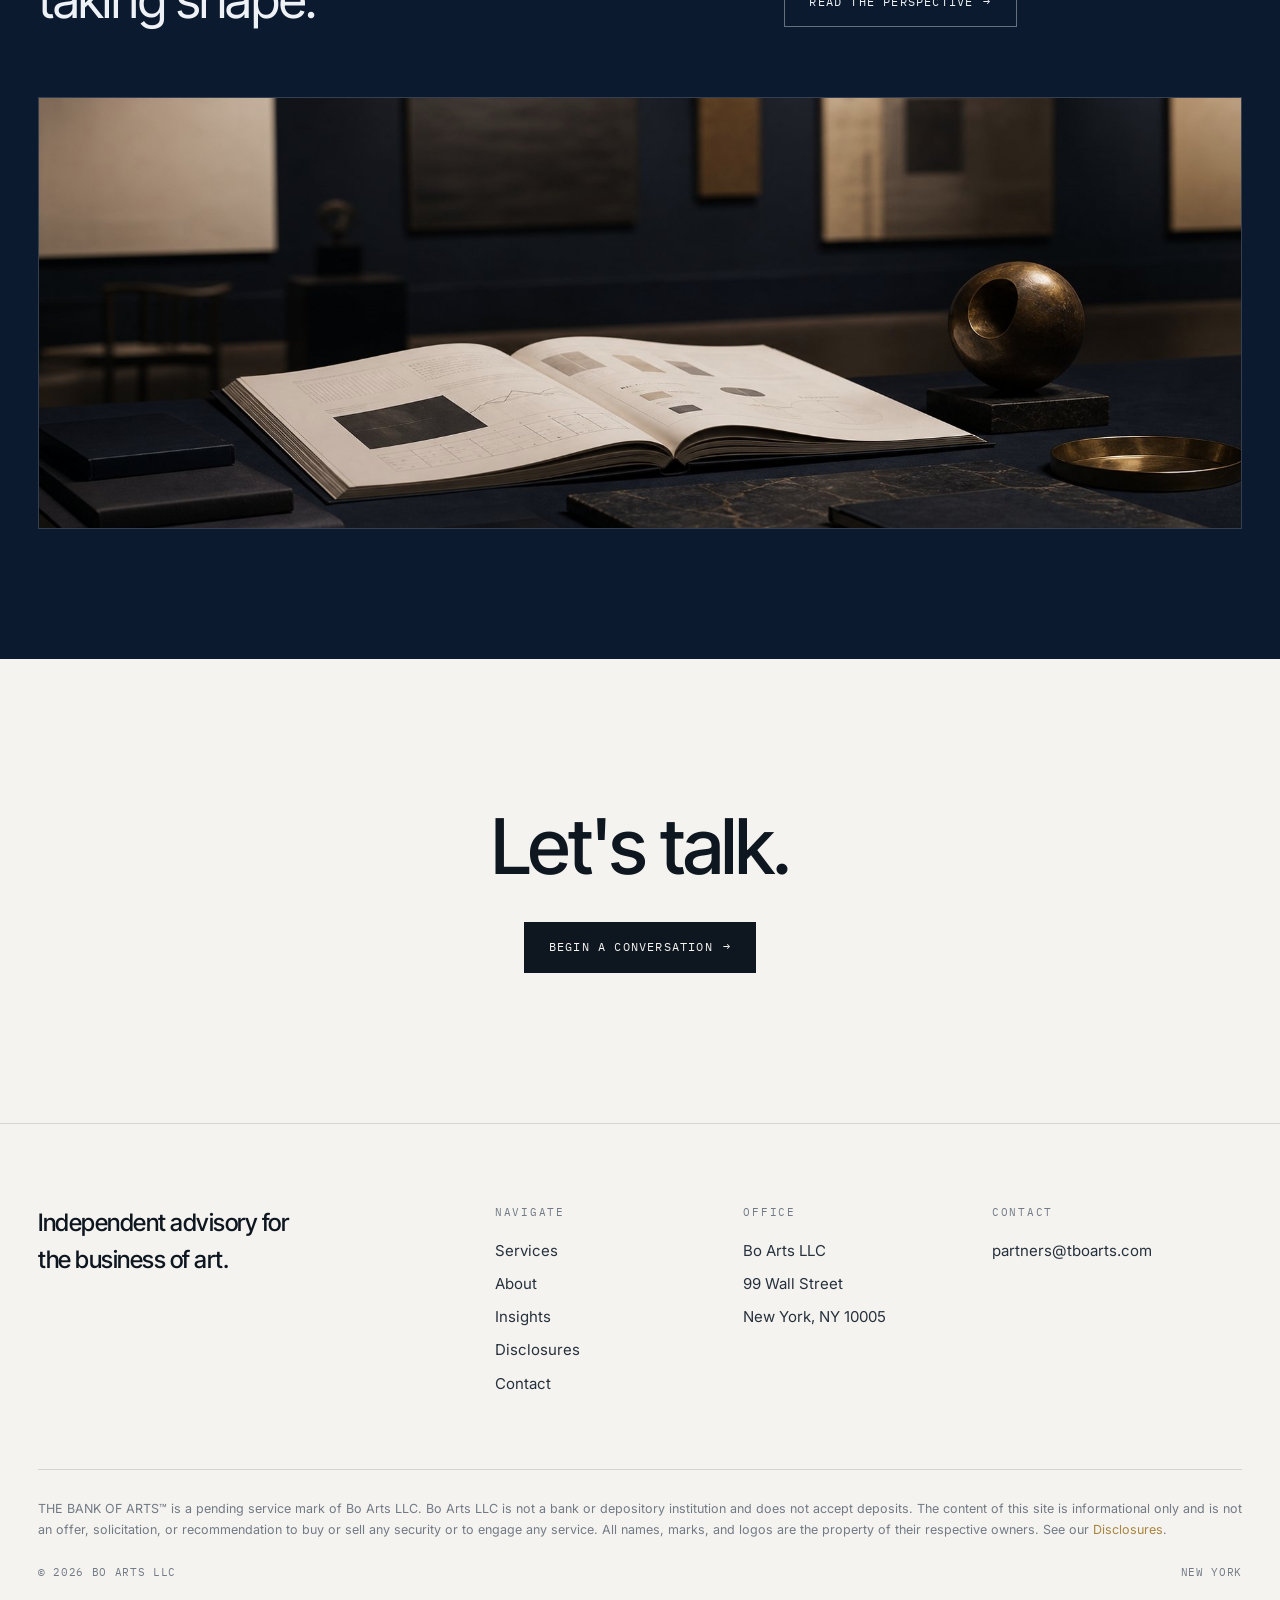
==== commit 8481a909: "Integrate full-bleed hero and generated imagery" ====
--- a/index.html
+++ b/index.html
@@ -3,17 +3,15 @@
 <head>
 <meta charset="UTF-8" />
 <meta name="viewport" content="width=device-width, initial-scale=1.0" />
-<title>The Bank of Arts™ | Advisory for the Business of Art</title>
+<title>The Bank of Arts&trade; | Advisory for the Business of Art</title>
 <meta name="description" content="Bo Arts LLC provides independent financial and strategic advisory to galleries, collectors, and cultural enterprises. Art M&A, capital raising, and collection strategy." />
 <meta name="author" content="Bo Arts LLC" />
 <meta name="robots" content="noindex, nofollow" />
-<link rel="canonical" href="https://thebankofarts.com/" />
 <meta property="og:type" content="website" />
-<meta property="og:title" content="The Bank of Arts™ | Advisory for the Business of Art" />
+<meta property="og:title" content="The Bank of Arts&trade; | Advisory for the Business of Art" />
 <meta property="og:description" content="Independent financial and strategic advisory for galleries, collectors, and cultural enterprises." />
-<meta property="og:url" content="https://thebankofarts.com/" />
 <meta property="og:site_name" content="The Bank of Arts" />
-<meta property="og:image" content="https://thebankofarts.com/og-image.jpg" />
+<meta property="og:image" content="assets/boarts-hero-wow-v1.jpg" />
 <meta name="twitter:card" content="summary_large_image" />
 <link rel="icon" href="data:image/svg+xml,<svg xmlns='http://www.w3.org/2000/svg' viewBox='0 0 100 100'><rect x='12' y='12' width='76' height='76' fill='none' stroke='%23a8843f' stroke-width='4'/><rect x='28' y='28' width='44' height='44' fill='none' stroke='%23a8843f' stroke-width='2'/></svg>" />
 <link rel="preconnect" href="https://fonts.googleapis.com" />
@@ -21,13 +19,13 @@
 <link href="https://fonts.googleapis.com/css2?family=Inter+Tight:wght@400;500;600&family=Inter:wght@400;500&family=IBM+Plex+Mono:wght@400;500&display=swap" rel="stylesheet" />
 <link rel="stylesheet" href="styles.css" />
 <script type="application/ld+json">
-{"@context":"https://schema.org","@type":"FinancialService","name":"The Bank of Arts (Bo Arts LLC)","alternateName":"The Bank of Arts","description":"Independent financial and strategic advisory for the business of art.","url":"https://thebankofarts.com","email":"partners@tboarts.com","address":{"@type":"PostalAddress","streetAddress":"99 Wall Street","addressLocality":"New York","addressRegion":"NY","postalCode":"10005","addressCountry":"US"},"disambiguatingDescription":"Bo Arts LLC is an independent advisory firm. It is not a bank or depository institution and does not accept deposits."}
+{"@context":"https://schema.org","@type":"FinancialService","name":"The Bank of Arts (Bo Arts LLC)","alternateName":"The Bank of Arts","description":"Independent financial and strategic advisory for the business of art.","email":"partners@tboarts.com","address":{"@type":"PostalAddress","streetAddress":"99 Wall Street","addressLocality":"New York","addressRegion":"NY","postalCode":"10005","addressCountry":"US"},"disambiguatingDescription":"Bo Arts LLC is an independent advisory firm. It is not a bank or depository institution and does not accept deposits."}
 </script>
 </head>
 <body>
-<div class="preview">Preview · Work in progress — staging only, not the live site</div>
+<div class="preview">Preview &middot; Work in progress &mdash; staging only, not the live site</div>
 <header class="nav"><div class="wrap nav-in">
-  <a href="index.html" class="brand"><span class="mk"></span> The Bank of Arts <sup>™</sup></a>
+  <a href="index.html" class="brand"><span class="mk"></span> The Bank of Arts <sup>&trade;</sup></a>
   <nav class="menu">
     <a href="services.html">Services<span class="ln"></span></a>
     <a href="about.html">About<span class="ln"></span></a>
@@ -35,51 +33,66 @@
     <a href="disclosures.html">Disclosures<span class="ln"></span></a>
     <a href="contact.html" class="cta">Begin a conversation</a>
   </nav>
-  <button class="burger" aria-label="Menu">☰</button>
+  <button class="burger" aria-label="Menu">&#9776;</button>
 </div></header>
 
-<section class="hero"><div class="wrap">
-  <div class="hero-top reveal"><span class="label">New York</span><span class="label">Independent Advisory</span></div>
-  <h1 class="reveal">Financial power,<br>beyond the <em>canvas.</em></h1>
-  <div class="hero-grid">
-    <p class="hero-lede reveal">Independent financial and strategic advisory for the business of art — serving galleries, collectors, and cultural enterprises with discretion and rigor.</p>
-    <div class="hero-actions reveal">
-      <a href="contact.html" class="btn solid">Begin a conversation <span class="ar">→</span></a>
-      <a href="services.html" class="link-ar">View services <span>→</span></a>
+<section class="hero-full" id="top">
+  <img class="hero-full__img" src="assets/boarts-hero-wow-v1.jpg" alt="A monumental navy and gold-leaf abstract canvas in a sunlit limestone gallery, Manhattan skyline beyond" loading="eager" onerror="this.style.display='none'" />
+  <div class="wrap">
+    <div class="hero-full__inner">
+      <div class="hero-full__meta reveal">
+        <span class="label">New York</span>
+        <span class="label">For the business of art</span>
+        <span class="label">Independent Advisory</span>
+      </div>
+      <h1 class="reveal">Financial power,<br>beyond the <em>canvas.</em></h1>
+      <p class="hero-full__lede reveal">Independent financial and strategic advisory for the business of art &mdash; serving galleries, collectors, and cultural enterprises with discretion and rigor.</p>
+      <div class="hero-actions hero-actions-row reveal">
+        <a href="contact.html" class="btn solid">Begin a conversation <span class="ar">&rarr;</span></a>
+        <a href="services.html" class="btn light">View services <span class="ar">&rarr;</span></a>
+      </div>
+      <div class="hero-discipline reveal" aria-label="Advisory disciplines">
+        <span><b>01</b>M&amp;A Advisory</span>
+        <span><b>02</b>Capital Raising</span>
+        <span><b>03</b>Cultural Finance</span>
+        <span><b>04</b>Collection Advisory</span>
+        <span><b>05</b>Art-Secured Lending</span>
+        <span><b>06</b>Wealth Strategy</span>
+      </div>
     </div>
   </div>
-</div></section>
+</section>
 
 <section class="band reveal"><div class="band-grid">
-  <figure><img src="https://thebankofarts.com/assets/art/01-sculpture-hall.webp" alt="Sculpture hall" loading="lazy" onerror="this.style.display='none'" /></figure>
-  <figure><img src="https://thebankofarts.com/assets/art/02-modern-gallery.webp" alt="Modern gallery" loading="lazy" onerror="this.style.display='none'" /></figure>
-  <figure><img src="https://thebankofarts.com/assets/art/04-vaulted-skylight.webp" alt="Vaulted skylight gallery" loading="lazy" onerror="this.style.display='none'" /></figure>
+  <figure><img src="assets/boarts-hero-gallery.jpg" alt="Private gallery advisory room with art and portfolio materials" loading="lazy" /></figure>
+  <figure><img src="assets/boarts-services-diligence.jpg" alt="Archival art diligence materials on a gallery office table" loading="lazy" /></figure>
+  <figure><img src="assets/boarts-contact-gallery.jpg" alt="Quiet gallery reception corner prepared for a private conversation" loading="lazy" /></figure>
 </div></section>
 
 <section class="sec" id="services"><div class="wrap">
-  <div class="sec-head"><span class="label ix reveal">01 — Services</span><h2 class="reveal">Advisory for every stage of an art enterprise<span class="sm">Investment-banking discipline and collection expertise, tailored to the art and cultural sectors.</span></h2></div>
+  <div class="sec-head"><span class="label ix reveal">01 &mdash; Services</span><h2 class="reveal">Advisory for every stage of an art enterprise<span class="sm">Investment-banking discipline and collection expertise, tailored to the art and cultural sectors.</span></h2></div>
   <div class="svc-list">
-    <a class="svc-row reveal" href="services.html"><span class="no">01</span><h3>Art M&amp;A Advisory</h3><p>Mergers, acquisitions, partnerships, and successions for galleries and art-adjacent businesses.</p><span class="ar">→</span></a>
-    <a class="svc-row reveal" href="services.html"><span class="no">02</span><h3>Capital Raising</h3><p>Private placements, debt, and equity structured for the realities of the art business.</p><span class="ar">→</span></a>
-    <a class="svc-row reveal" href="services.html"><span class="no">03</span><h3>Gallery &amp; Cultural Finance</h3><p>Expansion, exhibitions, and infrastructure, drawing on private and institutional capital.</p><span class="ar">→</span></a>
-    <a class="svc-row reveal" href="services.html"><span class="no">04</span><h3>Collection Advisory</h3><p>Acquisition strategy, valuation analysis, estate planning, and monetization.</p><span class="ar">→</span></a>
-    <a class="svc-row reveal" href="services.html"><span class="no">05</span><h3>Art-Secured Lending</h3><p>Liquidity against fine-art collateral, structured to preserve ownership and optionality.</p><span class="ar">→</span></a>
-    <a class="svc-row reveal" href="services.html"><span class="no">06</span><h3>Collector Wealth Strategy</h3><p>Diversification, succession, and generational transfer for art held as an asset class.</p><span class="ar">→</span></a>
+    <a class="svc-row reveal" href="services.html"><span class="no">01</span><h3>Art M&amp;A Advisory</h3><p>Mergers, acquisitions, partnerships, and successions for galleries and art-adjacent businesses.</p><span class="ar">&rarr;</span></a>
+    <a class="svc-row reveal" href="services.html"><span class="no">02</span><h3>Capital Raising</h3><p>Private placements, debt, and equity structured for the realities of the art business.</p><span class="ar">&rarr;</span></a>
+    <a class="svc-row reveal" href="services.html"><span class="no">03</span><h3>Gallery &amp; Cultural Finance</h3><p>Expansion, exhibitions, and infrastructure, drawing on private and institutional capital.</p><span class="ar">&rarr;</span></a>
+    <a class="svc-row reveal" href="services.html"><span class="no">04</span><h3>Collection Advisory</h3><p>Acquisition strategy, valuation analysis, estate planning, and monetization.</p><span class="ar">&rarr;</span></a>
+    <a class="svc-row reveal" href="services.html"><span class="no">05</span><h3>Art-Secured Lending</h3><p>Liquidity against fine-art collateral, structured to preserve ownership and optionality.</p><span class="ar">&rarr;</span></a>
+    <a class="svc-row reveal" href="services.html"><span class="no">06</span><h3>Collector Wealth Strategy</h3><p>Diversification, succession, and generational transfer for art held as an asset class.</p><span class="ar">&rarr;</span></a>
   </div>
 </div></section>
 
 <section class="approach"><div class="wrap sec">
-  <div class="sec-head" style="margin-bottom:56px"><span class="label ix reveal">02 — Approach</span><h2 class="reveal">How we work<span class="sm">A deliberate engagement built around your objectives — not a product to be sold.</span></h2></div>
+  <div class="sec-head" style="margin-bottom:56px"><span class="label ix reveal">02 &mdash; Approach</span><h2 class="reveal">How we work<span class="sm">A deliberate engagement built around your objectives &mdash; not a product to be sold.</span></h2></div>
   <div class="steps">
     <div class="step reveal"><span class="no">01</span><h3>Listen</h3><p>A confidential conversation to understand your objectives, constraints, and timeline.</p></div>
     <div class="step reveal"><span class="no">02</span><h3>Assess</h3><p>Independent analysis of your position, the relevant market, and viable structures.</p></div>
     <div class="step reveal"><span class="no">03</span><h3>Structure</h3><p>A tailored strategy and the architecture to execute it.</p></div>
-    <div class="step reveal"><span class="no">04</span><h3>Steward</h3><p>Ongoing counsel as circumstances evolve — a relationship, not a transaction.</p></div>
+    <div class="step reveal"><span class="no">04</span><h3>Steward</h3><p>Ongoing counsel as circumstances evolve &mdash; a relationship, not a transaction.</p></div>
   </div>
 </div></section>
 
 <section class="sec"><div class="wrap">
-  <div class="sec-head"><span class="label ix reveal">03 — Clients</span><h2 class="reveal">At the intersection of art and capital</h2></div>
+  <div class="sec-head"><span class="label ix reveal">03 &mdash; Clients</span><h2 class="reveal">At the intersection of art and capital</h2></div>
   <div class="serve-grid">
     <div class="serve reveal"><h3>Galleries &amp; Dealers</h3><p>Owners navigating growth, succession, partnership, or sale who need financial counsel that understands their business.</p></div>
     <div class="serve reveal"><h3>Collectors &amp; Families</h3><p>Private collectors and family offices treating art as a meaningful component of long-term wealth.</p></div>
@@ -93,16 +106,17 @@
 </div></section>
 
 <section class="feature"><div class="wrap">
-  <span class="label">04 — Insight</span>
+  <span class="label">04 &mdash; Insight</span>
   <div class="feature-grid">
     <h2 class="reveal">The renaissance of <em>cultural finance.</em> As art becomes a recognized asset class, a more sophisticated architecture is taking shape.</h2>
-    <div class="reveal"><p>How galleries, collectors, and cultural enterprises can bring financial discipline to cultural assets — without losing what makes them more than assets.</p><a href="insights.html" class="btn" style="margin-top:28px">Read the perspective <span class="ar">→</span></a></div>
+    <div class="reveal"><p>How galleries, collectors, and cultural enterprises can bring financial discipline to cultural assets &mdash; without losing what makes them more than assets.</p><a href="insights.html" class="btn" style="margin-top:28px">Read the perspective <span class="ar">&rarr;</span></a></div>
   </div>
+  <figure class="feature-media reveal"><img src="assets/boarts-insights-market.jpg" alt="Art market intelligence still life with report, sculpture, and gallery backdrop" loading="lazy" /></figure>
 </div></section>
 
 <section class="cta-band"><div class="wrap">
   <h2 class="reveal">Let's talk.</h2>
-  <a href="contact.html" class="btn solid reveal">Begin a conversation <span class="ar">→</span></a>
+  <a href="contact.html" class="btn solid reveal">Begin a conversation <span class="ar">&rarr;</span></a>
 </div></section>
 
 <footer><div class="wrap">
@@ -112,9 +126,10 @@
     <div class="col"><h4>Office</h4><p>Bo Arts LLC</p><p>99 Wall Street</p><p>New York, NY 10005</p></div>
     <div class="col"><h4>Contact</h4><a href="mailto:partners@tboarts.com">partners@tboarts.com</a></div>
   </div>
-  <div class="legal">THE BANK OF ARTS™ is a pending service mark of Bo Arts LLC. Bo Arts LLC is not a bank or depository institution and does not accept deposits. The content of this site is informational only and is not an offer, solicitation, or recommendation to buy or sell any security or to engage any service. All names, marks, and logos are the property of their respective owners. See our <a href="disclosures.html" style="color:var(--gold)">Disclosures</a>.</div>
-  <div class="copy"><span>© 2026 Bo Arts LLC</span><span>New York</span></div>
+  <div class="legal">THE BANK OF ARTS&trade; is a pending service mark of Bo Arts LLC. Bo Arts LLC is not a bank or depository institution and does not accept deposits. The content of this site is informational only and is not an offer, solicitation, or recommendation to buy or sell any security or to engage any service. All names, marks, and logos are the property of their respective owners. See our <a href="disclosures.html" style="color:var(--gold)">Disclosures</a>.</div>
+  <div class="copy"><span>&copy; 2026 Bo Arts LLC</span><span>New York</span></div>
 </div></footer>
 <script src="app.js"></script>
 </body>
 </html>
+
--- a/styles.css
+++ b/styles.css
@@ -17,10 +17,12 @@
 .wrap{max-width:var(--maxw);margin:0 auto;padding:0 var(--mx)}
 .label{font-family:var(--mono);font-size:11px;letter-spacing:.18em;text-transform:uppercase;color:var(--muted);font-weight:400}
 .rule{height:1px;background:var(--line);width:100%}
-.reveal{opacity:0;transform:translateY(18px);transition:opacity .8s var(--ease),transform .8s var(--ease)}
-.reveal.in{opacity:1;transform:none}
-@media (prefers-reduced-motion:reduce){.reveal{opacity:1;transform:none;transition:none}}
+.reveal{transition:opacity .8s var(--ease),transform .8s var(--ease)}
+.reveal-armed .reveal{opacity:0;transform:translateY(18px)}
+.reveal-armed .reveal.in{opacity:1;transform:none}
+@media (prefers-reduced-motion:reduce){.reveal-armed .reveal{opacity:1;transform:none;transition:none}}
 .preview{background:var(--ink);color:#f4f3ef;font-family:var(--mono);font-size:11px;letter-spacing:.14em;text-transform:uppercase;text-align:center;padding:8px 14px}
+
 /* nav */
 .nav{position:sticky;top:0;z-index:50;background:rgba(244,243,239,.82);backdrop-filter:blur(14px);border-bottom:1px solid var(--line-2)}
 .nav-in{display:flex;align-items:center;justify-content:space-between;height:74px;position:relative}
@@ -35,6 +37,7 @@
 .menu .cta{font-family:var(--mono);font-size:12px;letter-spacing:.08em;text-transform:uppercase;border:1px solid var(--ink);padding:10px 16px;transition:all .3s var(--ease)}
 .menu .cta:hover{background:var(--ink);color:var(--bg)}
 .burger{display:none;background:none;border:0;font-size:22px;cursor:pointer;color:var(--ink)}
+
 /* buttons / links */
 .btn{font-family:var(--mono);font-size:12px;letter-spacing:.1em;text-transform:uppercase;display:inline-flex;align-items:center;gap:10px;padding:15px 24px;border:1px solid var(--ink);transition:all .3s var(--ease);cursor:pointer}
 .btn .ar{transition:transform .3s var(--ease)}
@@ -42,8 +45,11 @@
 .btn:hover .ar{transform:translateX(5px)}
 .btn.solid{background:var(--ink);color:var(--bg)}
 .btn.solid:hover{background:var(--gold);border-color:var(--gold)}
+.btn.light{border-color:rgba(244,243,239,.55);color:#f6f5f1}
+.btn.light:hover{background:#f6f5f1;color:var(--navy);border-color:#f6f5f1}
 .link-ar{font-family:var(--mono);font-size:12px;letter-spacing:.08em;text-transform:uppercase;display:inline-flex;gap:8px;align-items:center;border-bottom:1px solid var(--line);padding-bottom:4px;transition:border-color .3s}
 .link-ar:hover{border-color:var(--ink)}
+
 /* home hero */
 .hero{padding:78px 0 56px;border-bottom:1px solid var(--line)}
 .hero-top{display:flex;justify-content:space-between;align-items:baseline;margin-bottom:54px}
@@ -52,11 +58,28 @@
 .hero-grid{display:grid;grid-template-columns:1.6fr 1fr;gap:48px;align-items:end;margin-top:48px}
 .hero-lede{font-size:clamp(1.05rem,1.6vw,1.4rem);line-height:1.45;max-width:30ch;color:var(--ink-2);font-weight:400}
 .hero-actions{display:flex;flex-direction:column;gap:16px;align-items:flex-start}
-/* page hero */
+.hero-actions-row{flex-direction:row;flex-wrap:wrap;gap:14px}
+.hero-full{position:relative;min-height:clamp(620px,88vh,920px);display:flex;align-items:center;overflow:hidden;border-bottom:1px solid var(--line);background:linear-gradient(135deg,#0b1a2e,#16263c)}
+.hero-full__img{position:absolute;inset:0;width:100%;height:100%;object-fit:cover;object-position:70% center;z-index:0}
+.hero-full:before{content:"";position:absolute;inset:0;z-index:1;background:linear-gradient(90deg,rgba(8,14,22,.78) 0%,rgba(8,14,22,.56) 34%,rgba(8,14,22,.1) 64%,rgba(8,14,22,0) 100%)}
+.hero-full .wrap{position:relative;z-index:2;width:100%}
+.hero-full__inner{max-width:720px;padding:56px 0}
+.hero-full__meta{display:flex;justify-content:space-between;gap:18px;flex-wrap:wrap;margin-bottom:26px;max-width:620px}
+.hero-full .label{color:rgba(244,243,239,.82)}
+.hero-full h1{font-family:var(--disp);font-weight:500;letter-spacing:-.035em;line-height:.96;font-size:clamp(2.9rem,7vw,6.7rem);color:#f6f5f1}
+.hero-full h1 em{font-style:normal;color:#dcb877}
+.hero-full__lede{margin-top:24px;max-width:34ch;font-size:clamp(1.02rem,1.5vw,1.3rem);line-height:1.45;color:rgba(244,243,239,.88)}
+.hero-full .hero-actions{margin-top:30px}
+.hero-discipline{display:grid;grid-template-columns:repeat(3,minmax(0,1fr));gap:0;margin-top:58px;border-top:1px solid rgba(244,243,239,.22);max-width:680px}
+.hero-discipline span{display:flex;align-items:baseline;gap:10px;padding:16px 18px 16px 0;border-bottom:1px solid rgba(244,243,239,.16);font-family:var(--mono);font-size:11px;letter-spacing:.06em;text-transform:uppercase;color:rgba(244,243,239,.78)}
+.hero-discipline b{font-weight:400;color:#dcb877;font-size:10px}
+
+/* page hero (sub-pages) */
 .page-hero{padding:96px 0 76px;border-bottom:1px solid var(--line)}
 .page-hero .label{display:block;margin-bottom:24px}
 .page-hero h1{font-family:var(--disp);font-weight:500;letter-spacing:-.03em;line-height:1;font-size:clamp(2.6rem,7vw,5.8rem)}
 .page-hero p{color:var(--ink-2);max-width:48ch;margin-top:26px;font-size:clamp(1.05rem,1.5vw,1.3rem);line-height:1.45}
+
 /* image band */
 .band{padding:0}
 .band-grid{display:grid;grid-template-columns:repeat(12,1fr);gap:2px;height:62vh;min-height:440px}
@@ -66,6 +89,10 @@
 .band-grid figure:nth-child(3){grid-column:span 3}
 .band-grid img{width:100%;height:100%;object-fit:cover;transition:transform 1.2s var(--ease);filter:saturate(.92)}
 .band-grid figure:hover img{transform:scale(1.05)}
+.image-break{padding:0}
+.image-break figure{height:52vh;min-height:360px;overflow:hidden;background:linear-gradient(135deg,#e7e4dc,#d8d4ca)}
+.image-break img{width:100%;height:100%;object-fit:cover;filter:saturate(.92)}
+
 /* sections */
 .sec{padding:140px 0}
 .sec-sm{padding:100px 0}
@@ -73,6 +100,7 @@
 .sec-head .ix{grid-column:span 3}
 .sec-head h2{grid-column:span 9;font-family:var(--disp);font-weight:500;letter-spacing:-.028em;line-height:1.02;font-size:clamp(2rem,4.6vw,3.7rem)}
 .sec-head h2 .sm{display:block;color:var(--muted);font-size:.42em;letter-spacing:-.01em;margin-top:18px;max-width:34ch;line-height:1.4}
+
 /* services list (home) */
 .svc-list{border-top:1px solid var(--line)}
 .svc-row{display:grid;grid-template-columns:80px 1fr 1.1fr 40px;gap:24px;align-items:center;padding:34px 8px;border-bottom:1px solid var(--line);transition:padding .4s var(--ease),background .4s var(--ease);position:relative}
@@ -82,7 +110,8 @@
 .svc-row p{color:var(--muted);font-size:15px;line-height:1.5}
 .svc-row .ar{justify-self:end;font-size:18px;color:var(--ink);opacity:.25;transition:all .3s var(--ease)}
 .svc-row:hover .ar{opacity:1;transform:translateX(4px);color:var(--gold)}
-/* services detail */
+
+/* services detail (services page) */
 .svc-detail{display:grid;grid-template-columns:.8fr 1.2fr;gap:48px;padding:48px 8px;border-bottom:1px solid var(--line)}
 .svc-detail:first-of-type{border-top:1px solid var(--line)}
 .svc-detail .no{font-family:var(--mono);font-size:12px;color:var(--gold);display:block;margin-bottom:14px}
@@ -91,6 +120,7 @@
 .svc-detail ul{list-style:none;display:flex;flex-direction:column;gap:9px}
 .svc-detail li{color:var(--muted);font-size:15px;padding-left:20px;position:relative}
 .svc-detail li::before{content:"—";position:absolute;left:0;color:var(--gold)}
+
 /* approach */
 .approach{background:var(--surface);border-top:1px solid var(--line);border-bottom:1px solid var(--line)}
 .steps{display:grid;grid-template-columns:repeat(4,1fr)}
@@ -100,24 +130,28 @@
 .step .no{font-family:var(--mono);font-size:12px;color:var(--gold);letter-spacing:.1em}
 .step h3{font-family:var(--disp);font-weight:500;font-size:1.5rem;letter-spacing:-.02em;margin:24px 0 12px}
 .step p{color:var(--muted);font-size:15px;line-height:1.55}
+
 /* serve */
 .serve-grid{display:grid;grid-template-columns:repeat(3,1fr);gap:0;border-top:1px solid var(--line)}
 .serve{padding:44px 36px 52px;border-left:1px solid var(--line)}
 .serve:first-child{border-left:0;padding-left:0}
 .serve h3{font-family:var(--disp);font-weight:500;font-size:1.6rem;letter-spacing:-.02em;margin-bottom:14px}
 .serve p{color:var(--muted);font-size:15.5px}
+
 /* stats */
 .stats{display:grid;grid-template-columns:repeat(3,1fr);border-top:1px solid var(--line);border-bottom:1px solid var(--line)}
 .stat{padding:60px 36px;border-left:1px solid var(--line)}
 .stat:first-child{border-left:0;padding-left:0}
 .stat .big{font-family:var(--disp);font-weight:500;font-size:clamp(1.8rem,3vw,2.6rem);letter-spacing:-.02em}
 .stat .lbl{color:var(--muted);font-size:14px;margin-top:8px}
-/* split */
+
+/* split (about) */
 .split{display:grid;grid-template-columns:1fr 1fr;gap:64px;align-items:center}
 .split h2{font-family:var(--disp);font-weight:500;font-size:clamp(1.8rem,3.4vw,2.8rem);letter-spacing:-.025em;margin-bottom:20px;line-height:1.05}
 .split p{color:var(--ink-2);margin-bottom:16px}
 .split .media{aspect-ratio:4/5;background:linear-gradient(135deg,#e7e4dc,#d8d4ca);overflow:hidden}
 .split .media img{width:100%;height:100%;object-fit:cover;filter:saturate(.92)}
+
 /* feature dark */
 .feature{background:var(--navy);color:#eef1f5}
 .feature .wrap{padding-top:130px;padding-bottom:130px}
@@ -128,10 +162,14 @@
 .feature p{color:rgba(238,241,245,.7);font-size:1.05rem;max-width:38ch}
 .feature .btn{border-color:rgba(238,241,245,.4);color:#eef1f5}
 .feature .btn:hover{background:#eef1f5;color:var(--navy)}
+.feature-media{margin-top:70px;height:48vh;min-height:360px;overflow:hidden;border:1px solid rgba(238,241,245,.14);background:rgba(238,241,245,.04)}
+.feature-media img{width:100%;height:100%;object-fit:cover;filter:saturate(.9)}
+
 /* cta band */
 .cta-band{text-align:center;padding:150px 0}
 .cta-band h2{font-family:var(--disp);font-weight:500;letter-spacing:-.03em;line-height:1;font-size:clamp(2.4rem,6vw,5.2rem);margin-bottom:36px}
-/* forms */
+
+/* forms (contact) */
 .form-grid{display:grid;grid-template-columns:1fr 1fr;gap:64px;align-items:start}
 .contact-info p{color:var(--ink-2);margin-bottom:8px}
 .contact-info .k{font-family:var(--mono);font-size:11px;letter-spacing:.12em;text-transform:uppercase;color:var(--muted);margin-top:22px}
@@ -140,19 +178,24 @@
 input,textarea,select{width:100%;background:var(--surface);border:1px solid var(--line);color:var(--ink);padding:14px 16px;font-family:var(--sans);font-size:15px;border-radius:0;transition:border-color .25s}
 input:focus,textarea:focus,select:focus{outline:none;border-color:var(--ink)}
 .formnote{color:var(--muted);font-size:13px;margin-top:14px}
-/* article */
+
+/* article (insights) */
 .article{max-width:760px;margin:0 auto}
 .article .article-meta{font-family:var(--mono);font-size:11px;letter-spacing:.14em;text-transform:uppercase;color:var(--muted);margin-bottom:14px}
 .article h1{font-family:var(--disp);font-weight:500;letter-spacing:-.03em;line-height:1.02;font-size:clamp(2.2rem,5vw,3.6rem);margin-bottom:18px}
 .article .byline{font-family:var(--mono);font-size:12px;letter-spacing:.06em;color:var(--gold);text-transform:uppercase;border-bottom:1px solid var(--line);padding-bottom:26px;margin-bottom:38px}
+.article-figure{margin:0 0 42px;overflow:hidden;background:linear-gradient(135deg,#e7e4dc,#d8d4ca);aspect-ratio:16/9}
+.article-figure img{width:100%;height:100%;object-fit:cover;filter:saturate(.92)}
 .article h2{font-family:var(--disp);font-weight:500;font-size:clamp(1.4rem,2.6vw,1.9rem);letter-spacing:-.02em;margin:42px 0 14px}
 .article p{color:var(--ink-2);margin-bottom:20px;font-size:1.08rem;line-height:1.65}
 .article blockquote{border-left:2px solid var(--gold);padding:4px 0 4px 24px;margin:32px 0;font-family:var(--disp);font-style:italic;font-size:1.45rem;line-height:1.3;color:var(--ink)}
-/* prose */
+
+/* prose (disclosures) */
 .prose{max-width:820px;margin:0 auto}
 .prose h2{font-family:var(--disp);font-weight:500;font-size:1.4rem;letter-spacing:-.015em;margin:38px 0 12px}
 .prose p,.prose li{color:var(--ink-2);margin-bottom:14px;font-size:1rem;line-height:1.6}
 .prose ul{padding-left:20px;margin-bottom:14px}
+
 /* footer */
 footer{border-top:1px solid var(--line);padding:80px 0 40px}
 .foot-top{display:grid;grid-template-columns:2fr 1fr 1fr 1.2fr;gap:40px;padding-bottom:64px}
@@ -162,10 +205,12 @@
 footer .col a:hover{color:var(--gold)}
 .legal{font-size:12.5px;color:var(--muted);line-height:1.7;border-top:1px solid var(--line);padding-top:28px}
 .copy{display:flex;justify-content:space-between;flex-wrap:wrap;gap:12px;margin-top:24px;font-family:var(--mono);font-size:11px;letter-spacing:.06em;text-transform:uppercase;color:var(--muted)}
+
 @media(max-width:1000px){
   .hero-grid{grid-template-columns:1fr;gap:32px;align-items:start}
   .feature-grid{grid-template-columns:1fr;gap:32px;align-items:start}
   .foot-top{grid-template-columns:1fr 1fr}
+  .hero-discipline{grid-template-columns:repeat(2,minmax(0,1fr))}
 }
 @media(max-width:760px){
   :root{--mx:22px}
@@ -173,12 +218,21 @@
   .menu.open{display:flex;flex-direction:column;align-items:flex-start;position:absolute;top:74px;right:0;background:var(--surface);border:1px solid var(--line);padding:22px;gap:18px;min-width:200px}
   .burger{display:block}
   .hero{padding:48px 0 40px}
+  .hero-full{min-height:82vh;align-items:end}
+  .hero-full__img{object-position:72% center}
+  .hero-full:before{background:linear-gradient(180deg,rgba(8,14,22,.28) 0%,rgba(8,14,22,.82) 82%,rgba(8,14,22,.9) 100%)}
+  .hero-full__inner{max-width:none;padding:80px 0 42px}
+  .hero-full__meta{gap:14px;margin-bottom:20px}
+  .hero-full__lede{max-width:32ch}
+  .hero-discipline{grid-template-columns:1fr;margin-top:36px}
+  .hero-discipline span{padding:13px 0}
   .sec,.sec-sm{padding:90px 0}
   .sec-head{gap:20px;margin-bottom:48px}
   .sec-head .ix{grid-column:span 12}
   .sec-head h2{grid-column:span 12}
   .band-grid{height:auto;min-height:0;grid-template-columns:1fr}
   .band-grid figure{grid-column:span 1!important;height:46vw}
+  .image-break figure,.feature-media{height:56vw;min-height:260px}
   .svc-row{grid-template-columns:44px 1fr 28px;row-gap:8px}
   .svc-row p{grid-column:1 / -1;order:3}
   .svc-detail{grid-template-columns:1fr;gap:18px}
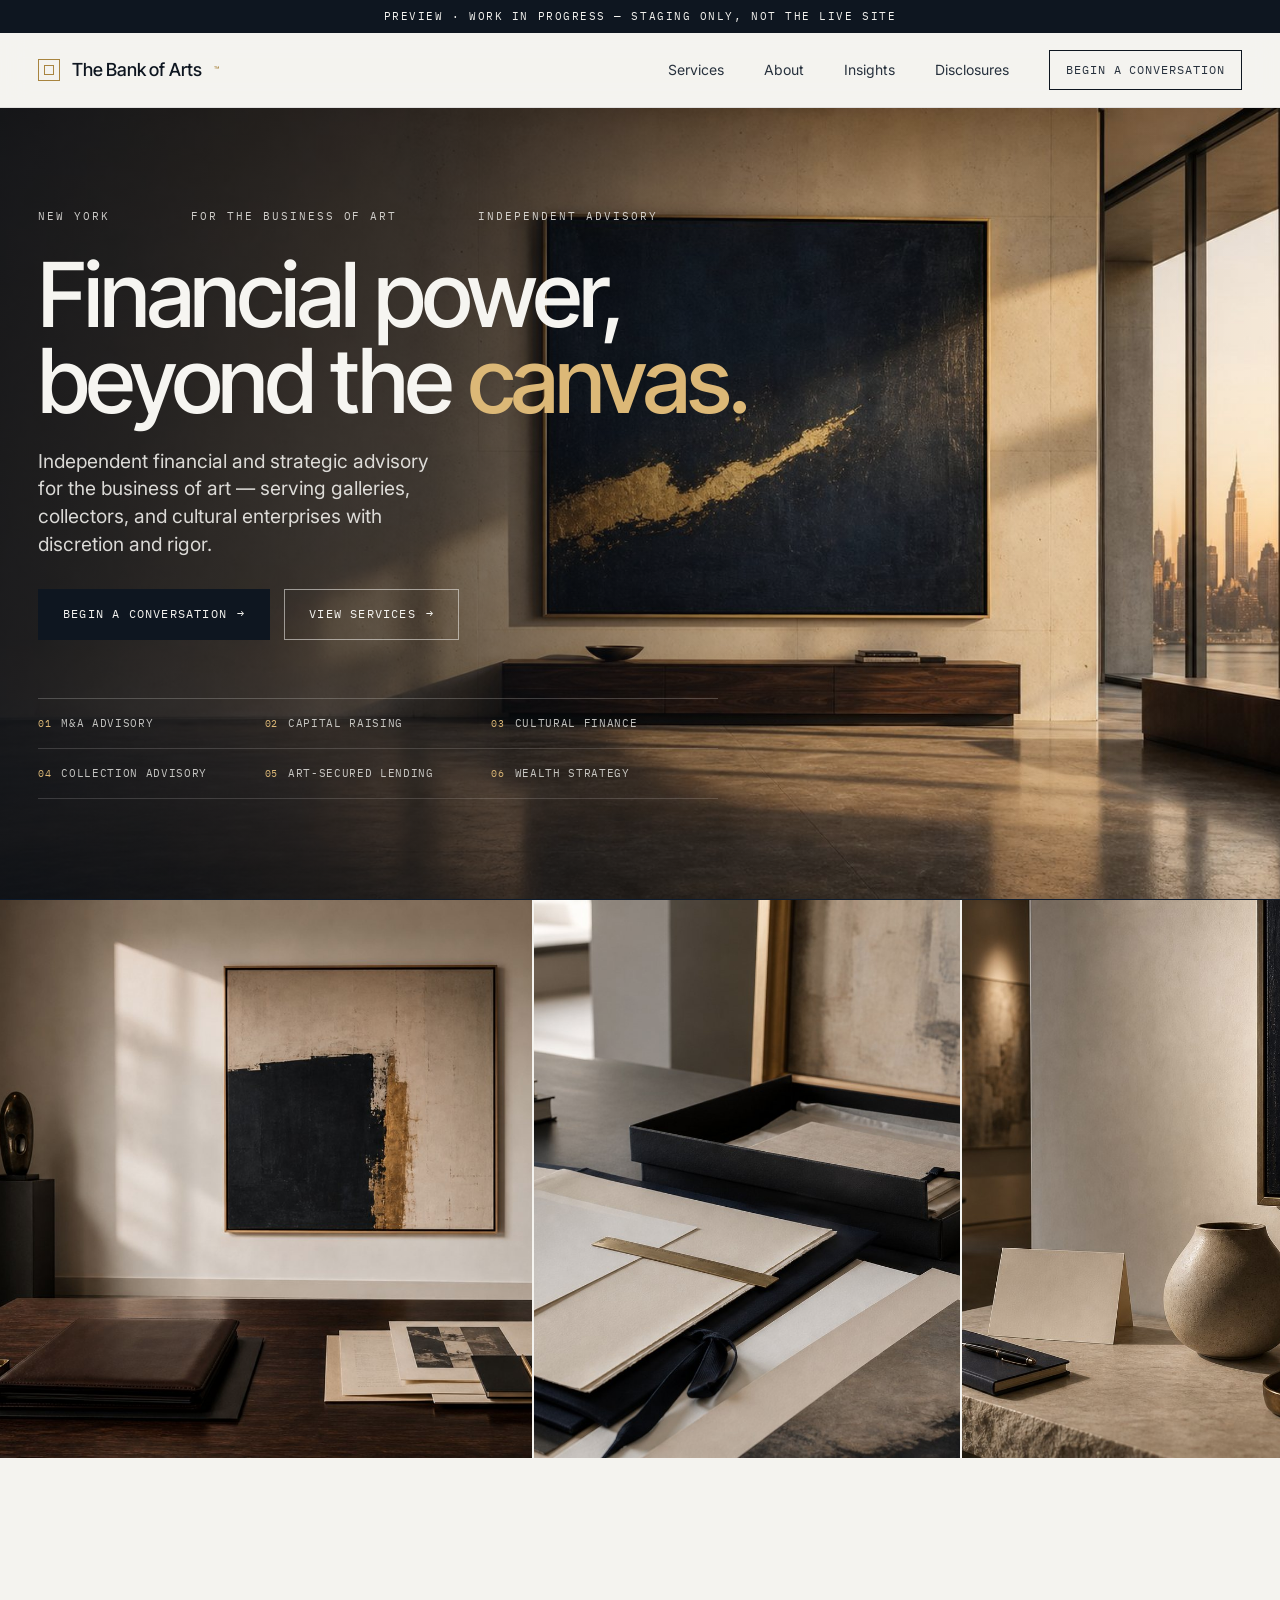
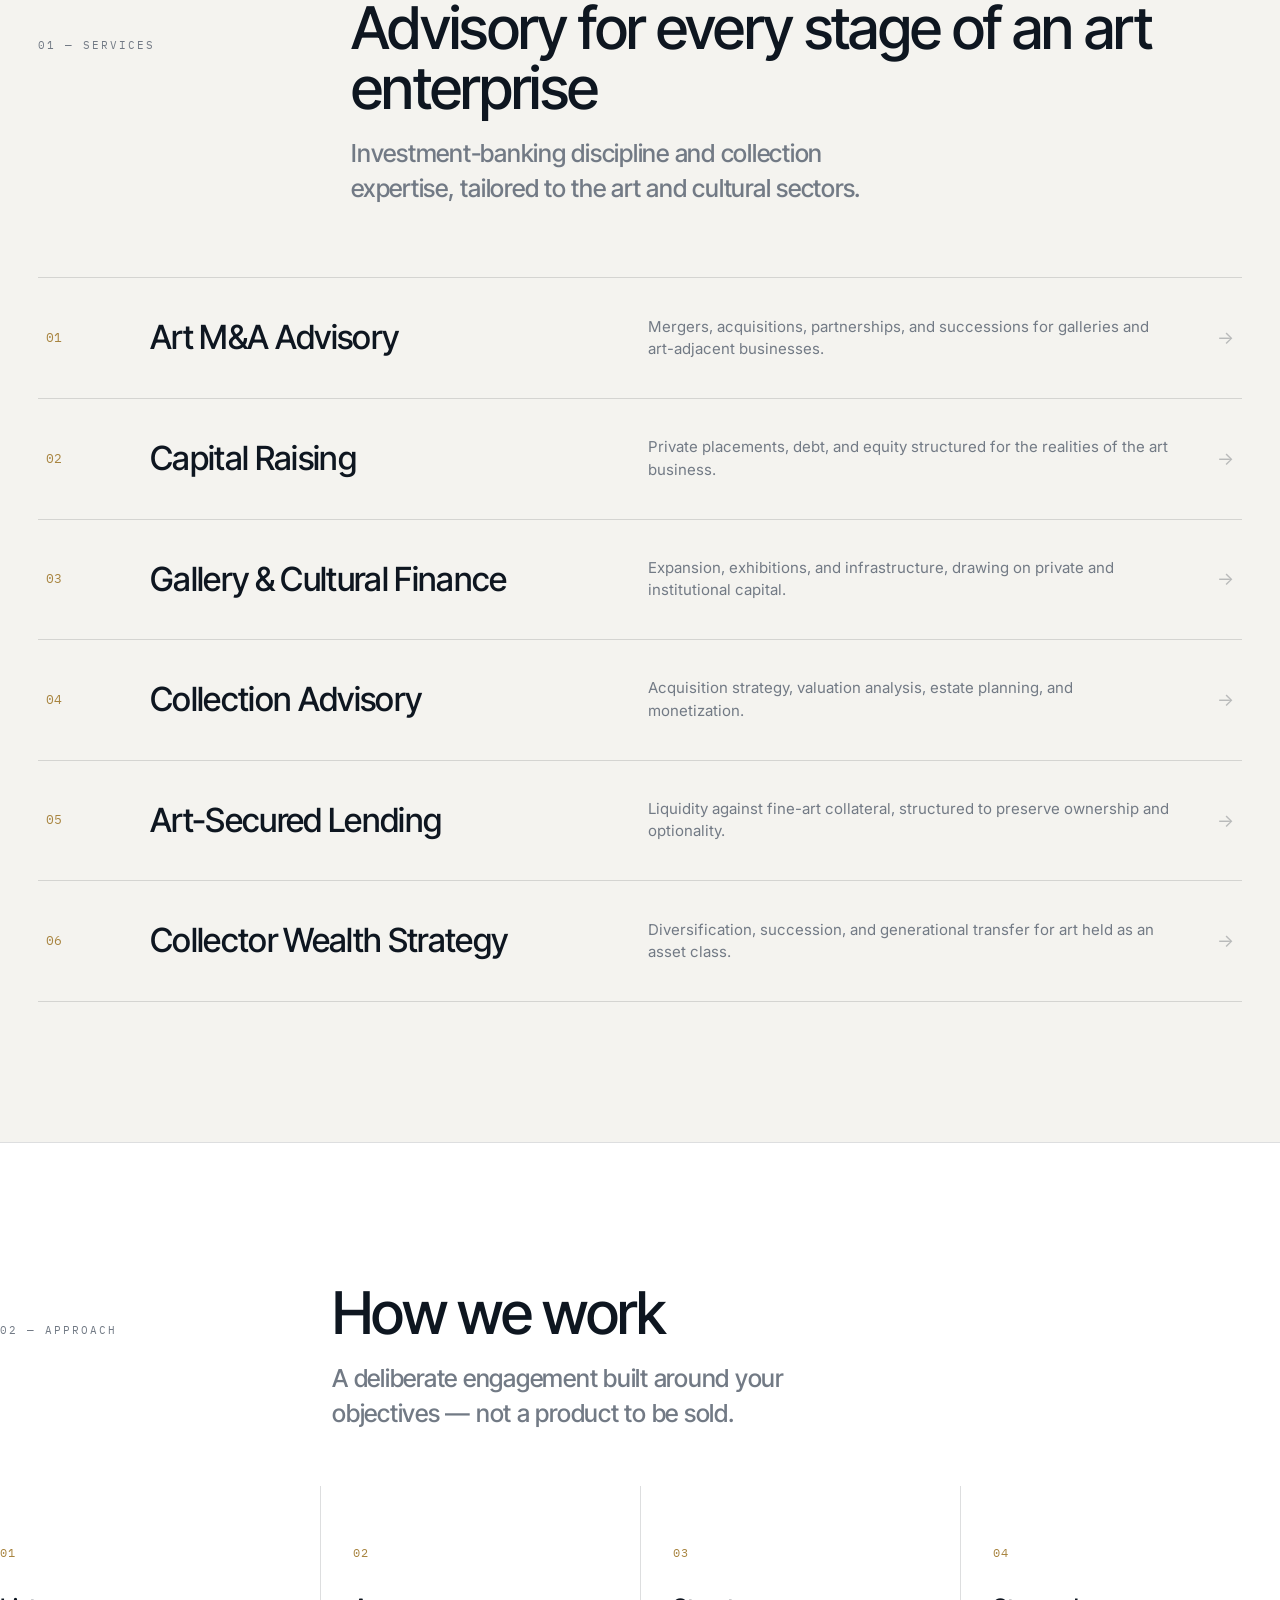
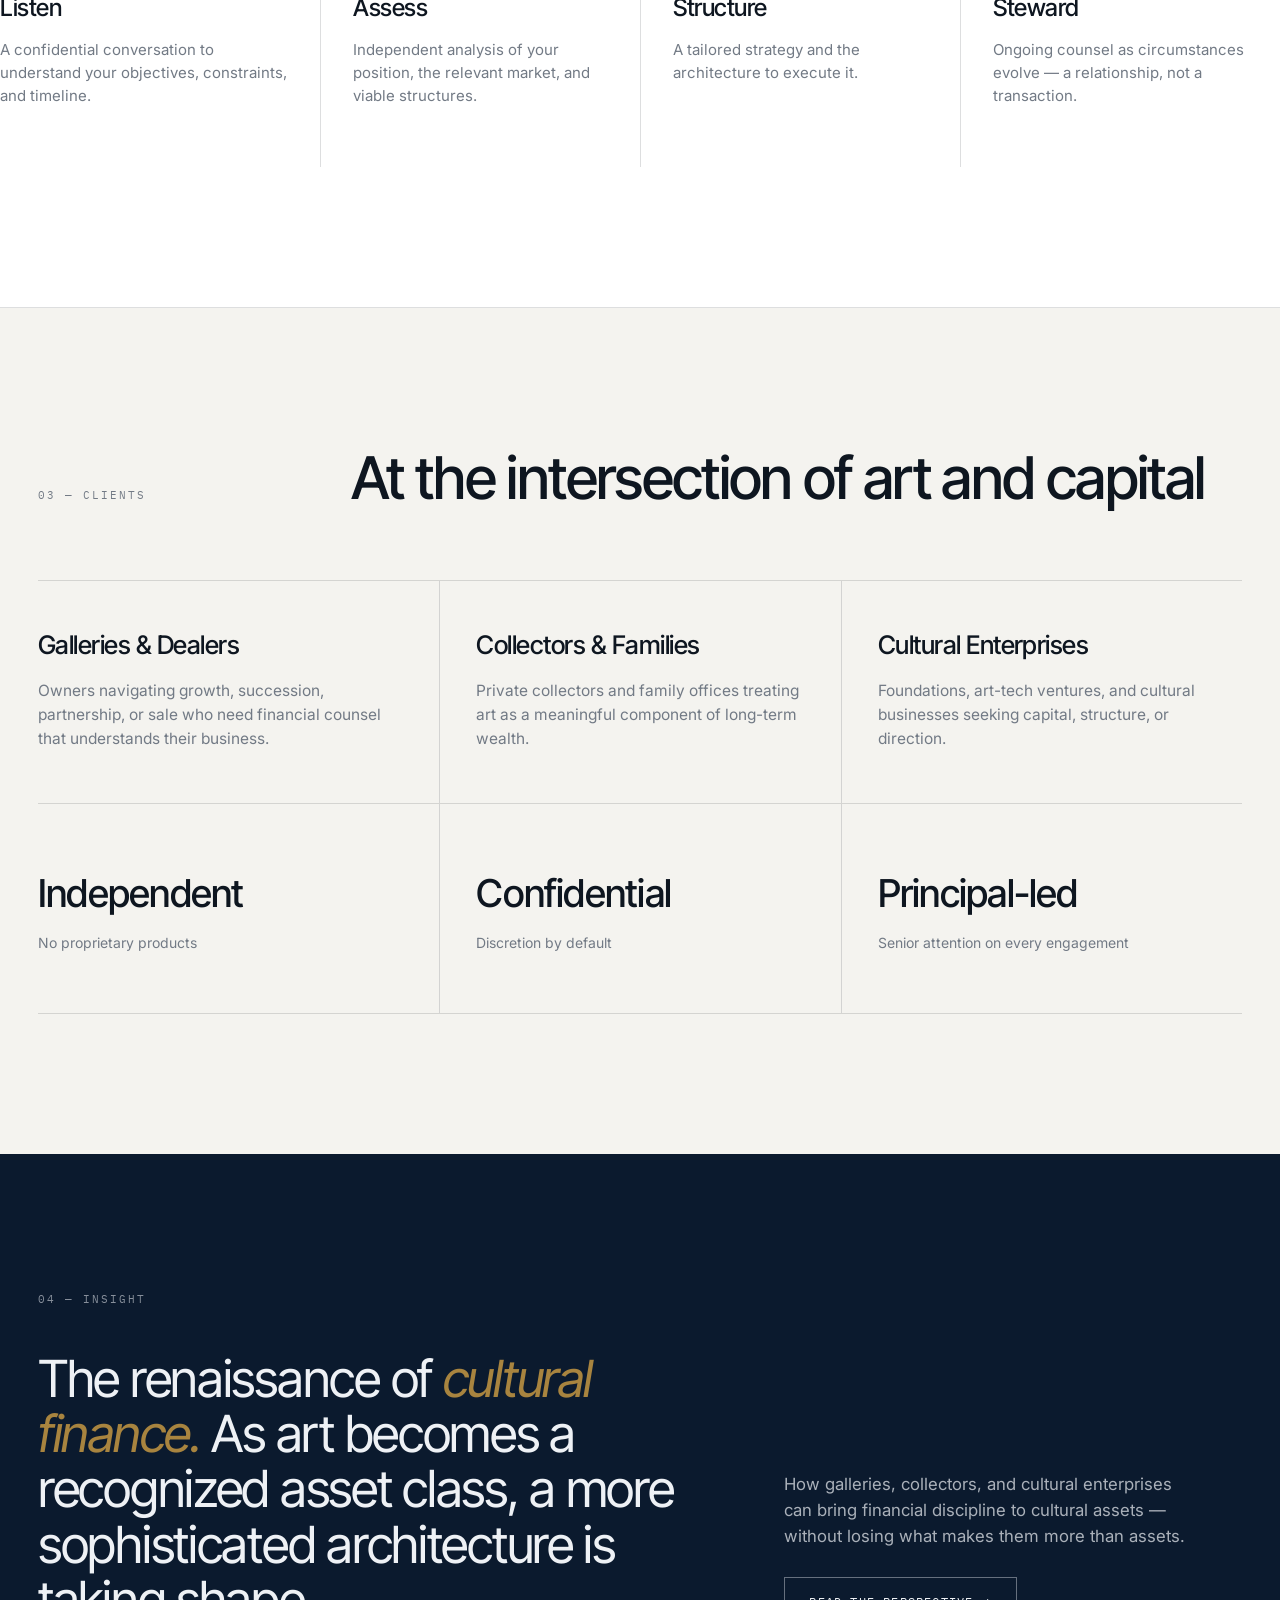
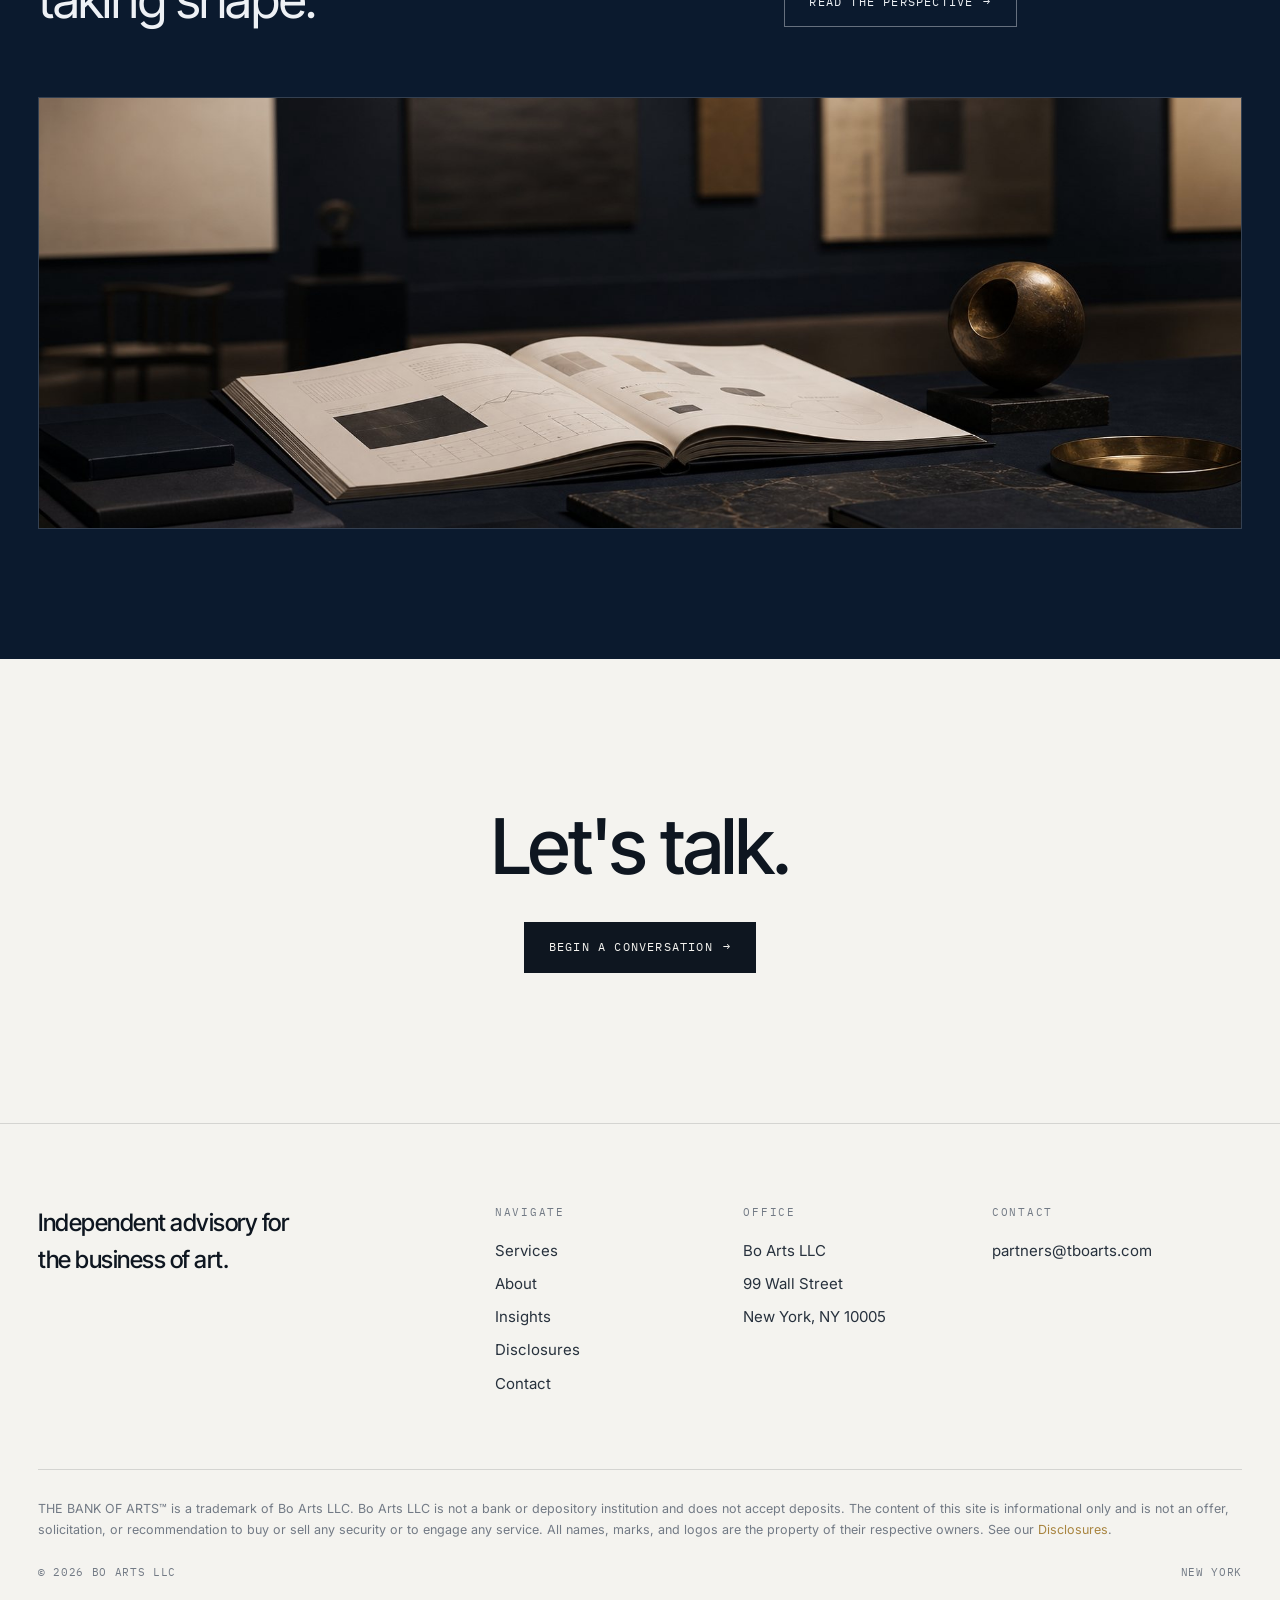
==== commit 16302fd6: "Update trademark disclosure wording" ====
--- a/index.html
+++ b/index.html
@@ -126,7 +126,7 @@
     <div class="col"><h4>Office</h4><p>Bo Arts LLC</p><p>99 Wall Street</p><p>New York, NY 10005</p></div>
     <div class="col"><h4>Contact</h4><a href="mailto:partners@tboarts.com">partners@tboarts.com</a></div>
   </div>
-  <div class="legal">THE BANK OF ARTS&trade; is a pending service mark of Bo Arts LLC. Bo Arts LLC is not a bank or depository institution and does not accept deposits. The content of this site is informational only and is not an offer, solicitation, or recommendation to buy or sell any security or to engage any service. All names, marks, and logos are the property of their respective owners. See our <a href="disclosures.html" style="color:var(--gold)">Disclosures</a>.</div>
+  <div class="legal">THE BANK OF ARTS&trade; is a trademark of Bo Arts LLC. Bo Arts LLC is not a bank or depository institution and does not accept deposits. The content of this site is informational only and is not an offer, solicitation, or recommendation to buy or sell any security or to engage any service. All names, marks, and logos are the property of their respective owners. See our <a href="disclosures.html" style="color:var(--gold)">Disclosures</a>.</div>
   <div class="copy"><span>&copy; 2026 Bo Arts LLC</span><span>New York</span></div>
 </div></footer>
 <script src="app.js"></script>
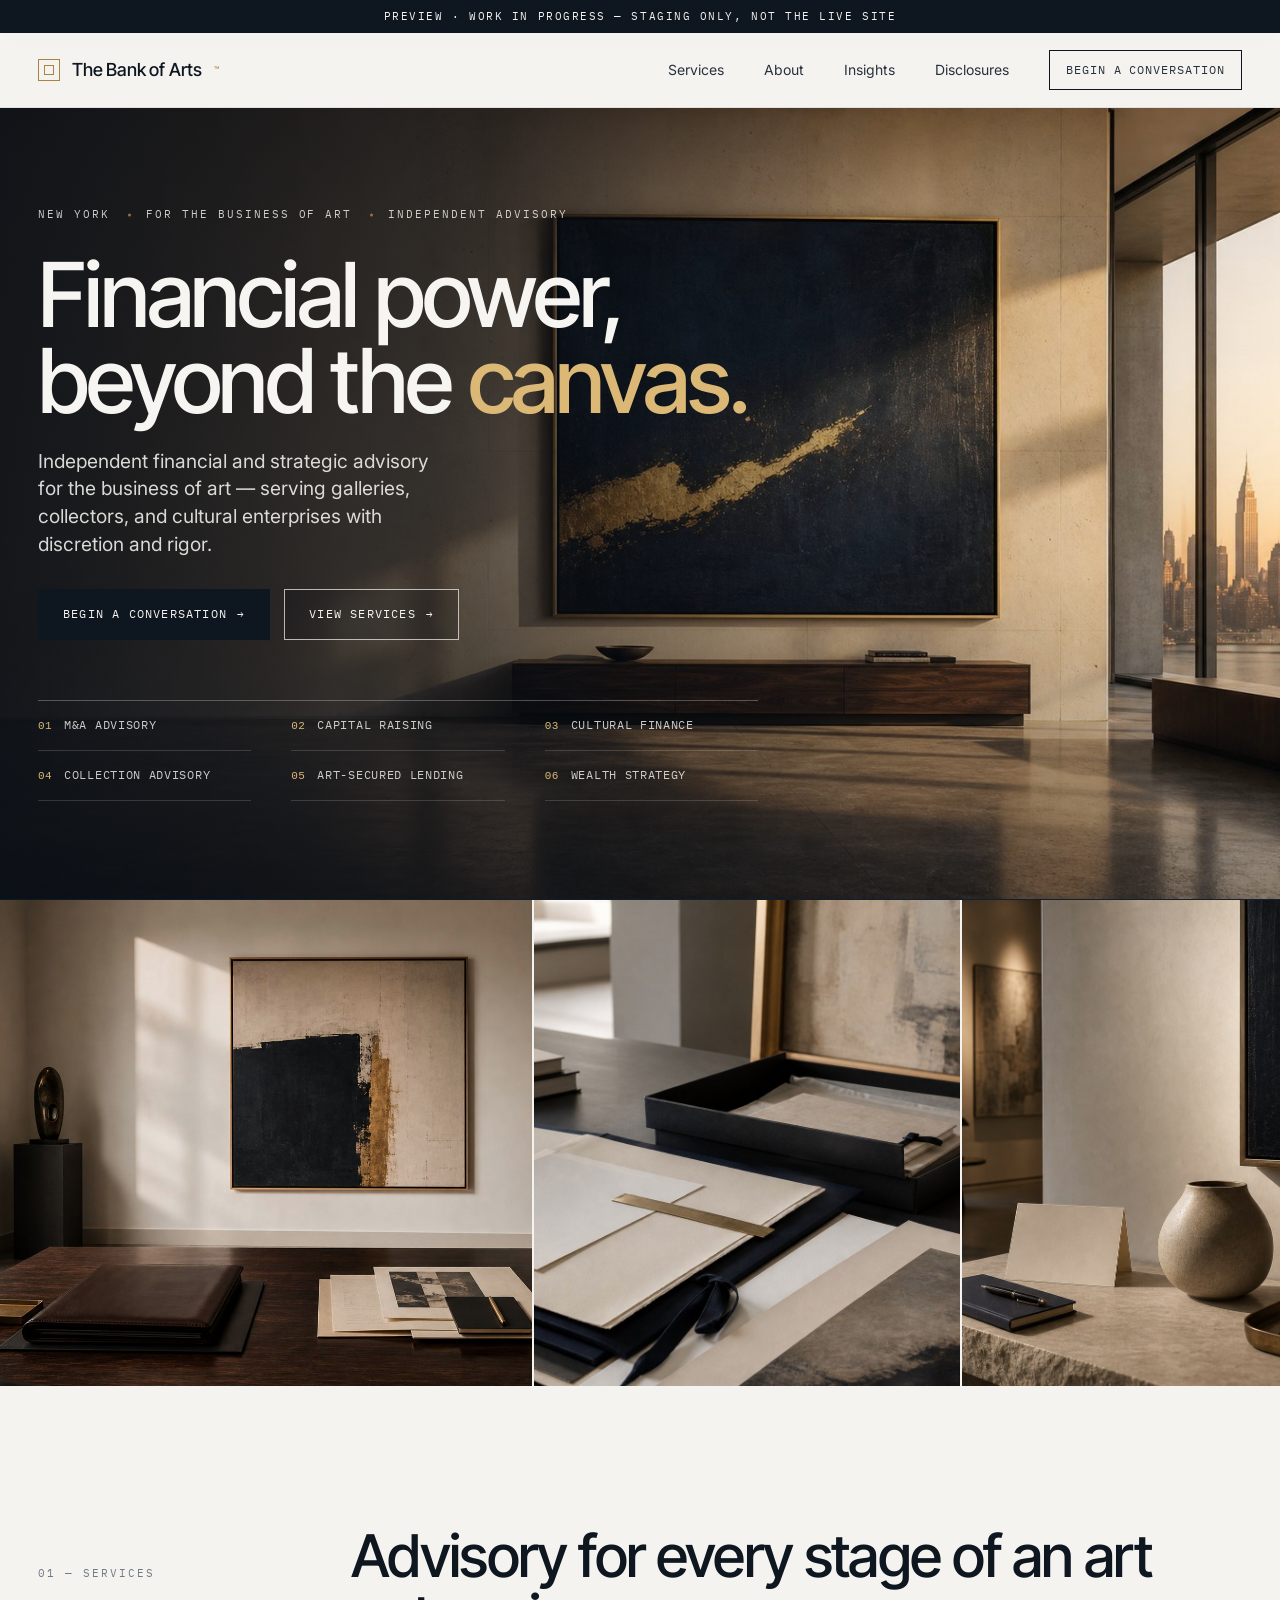
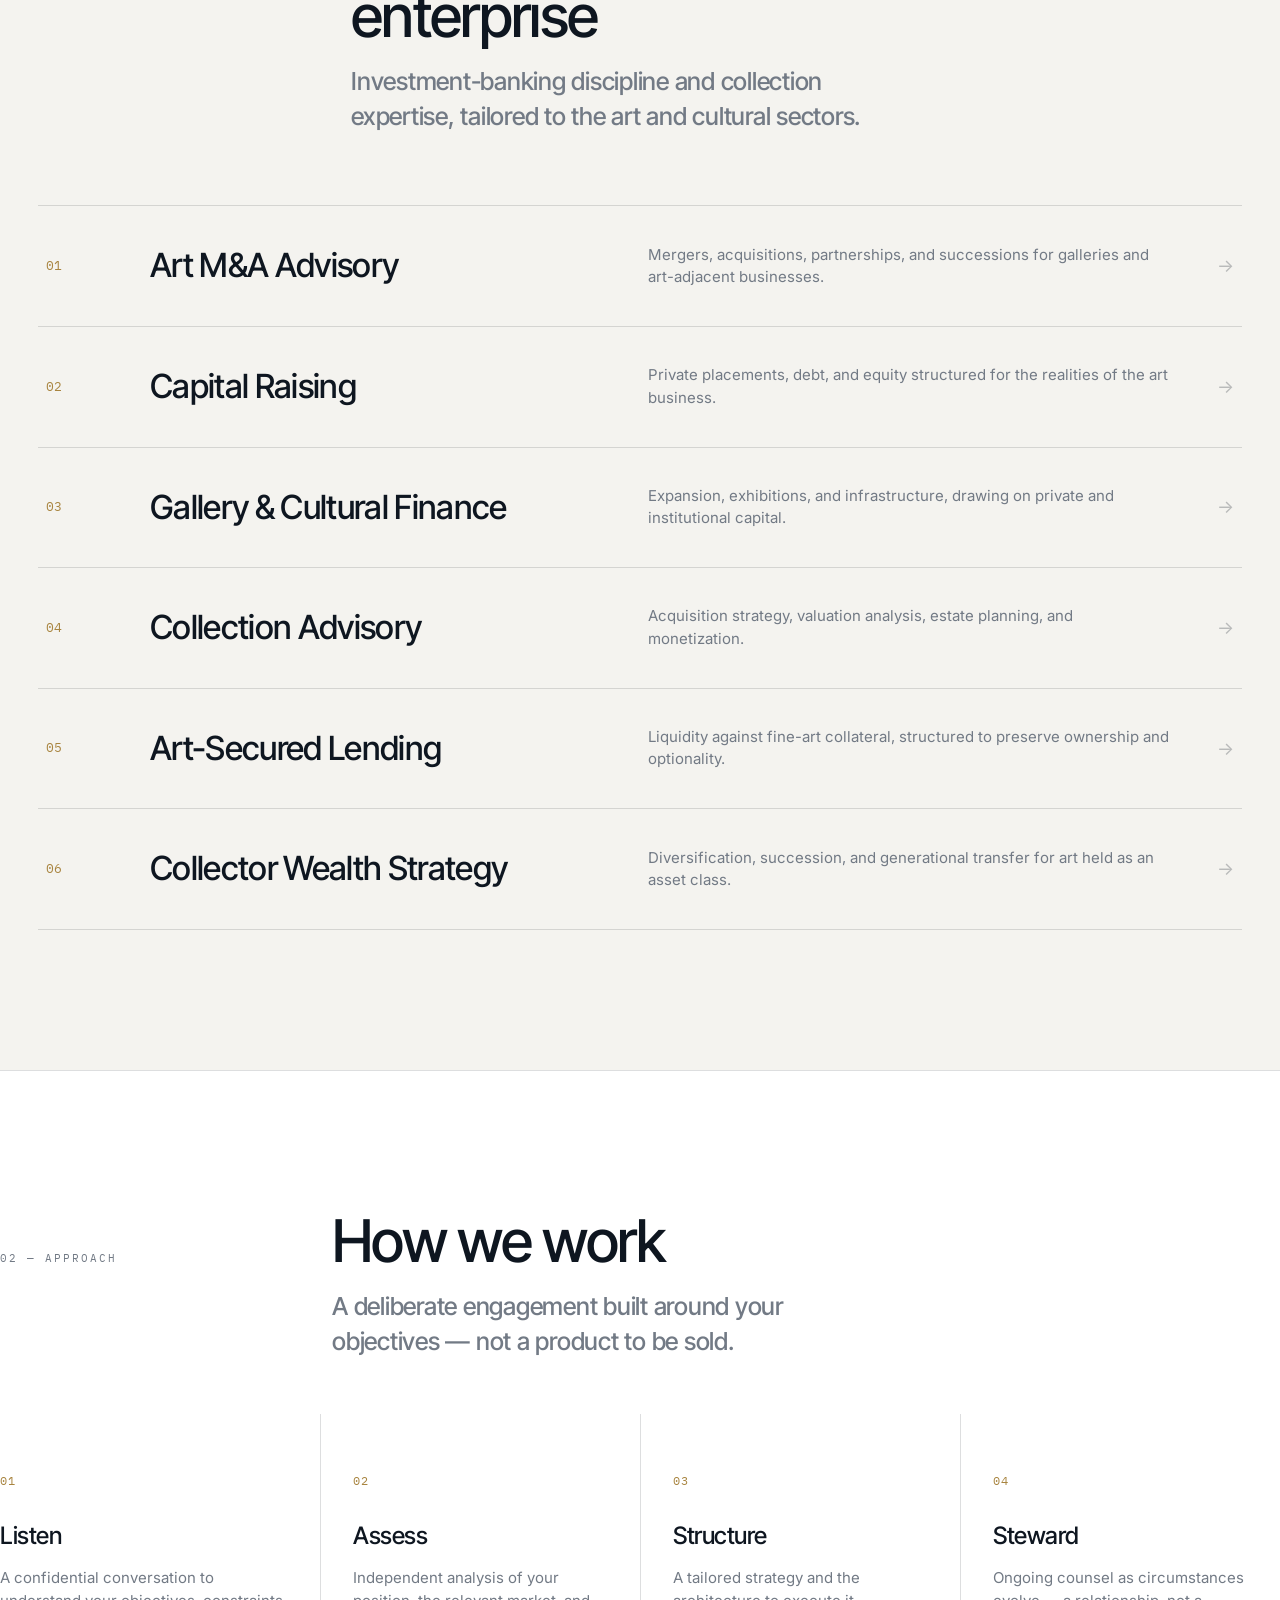
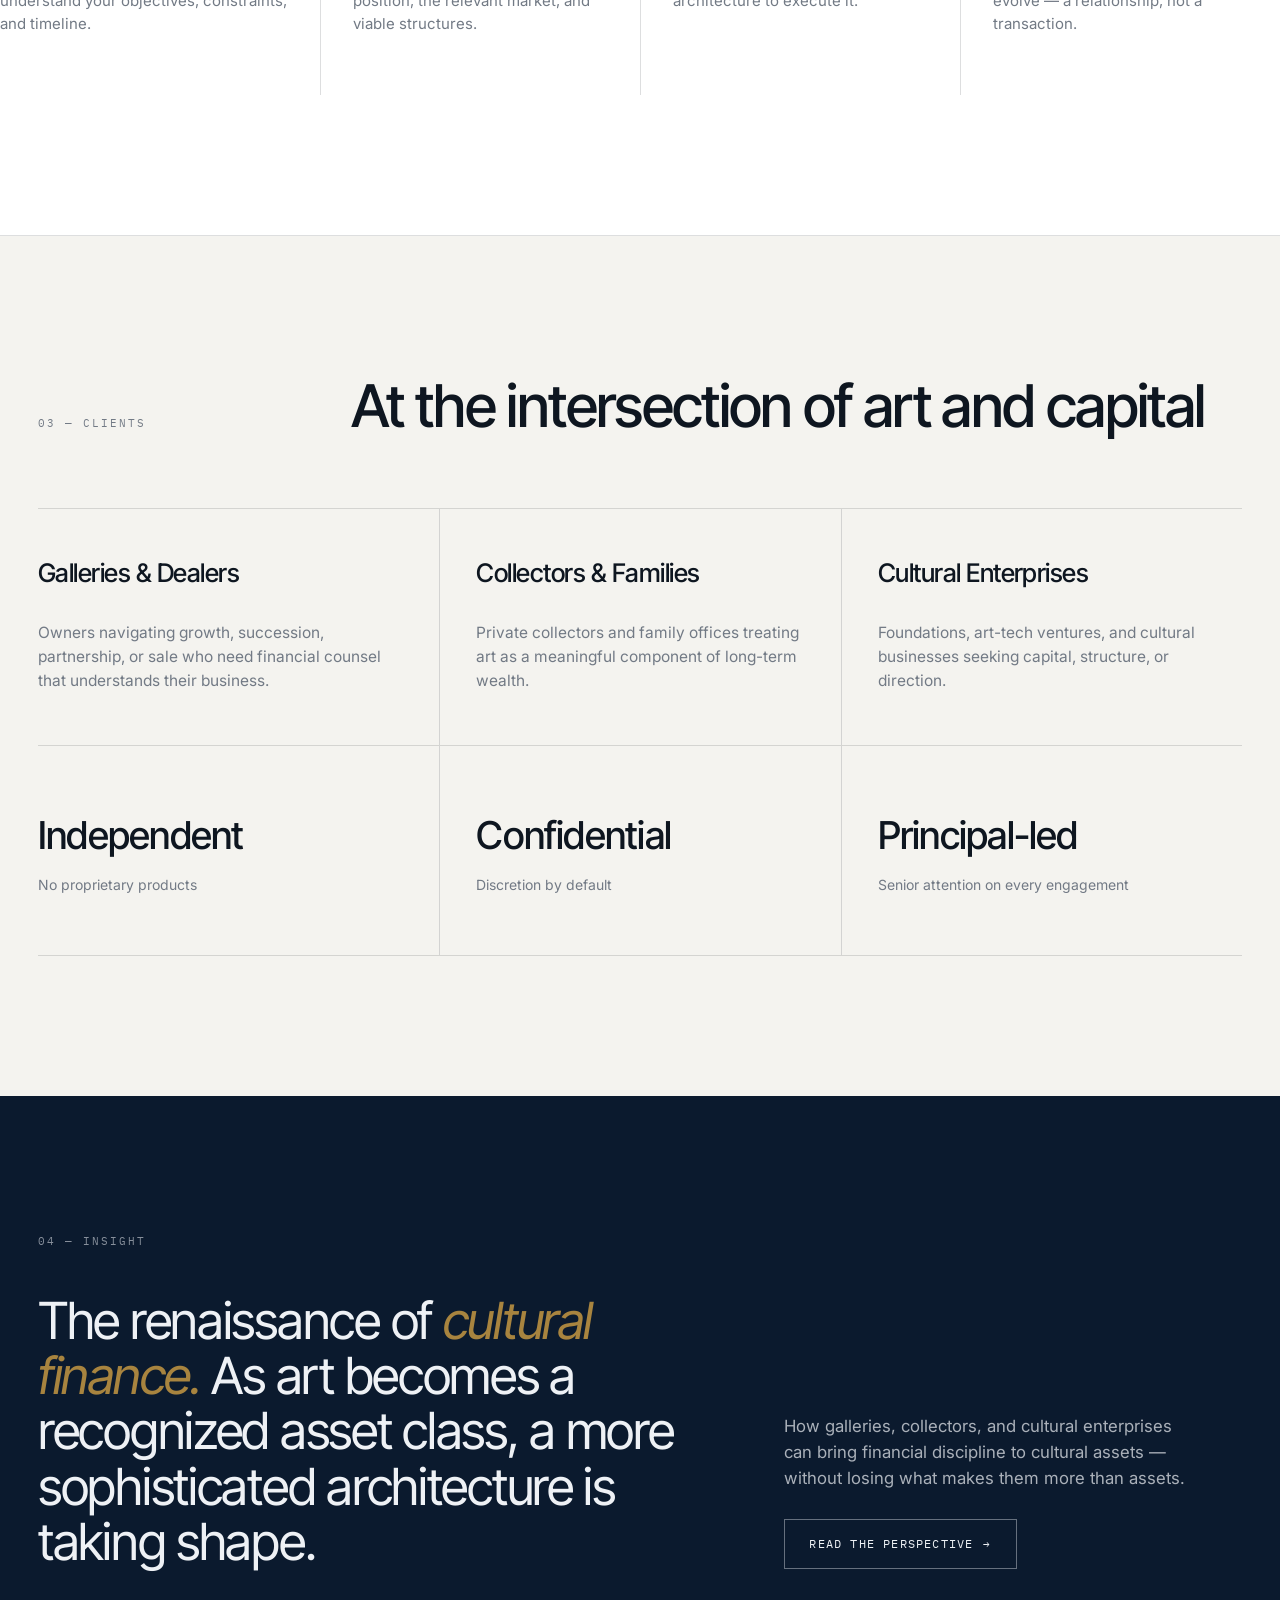
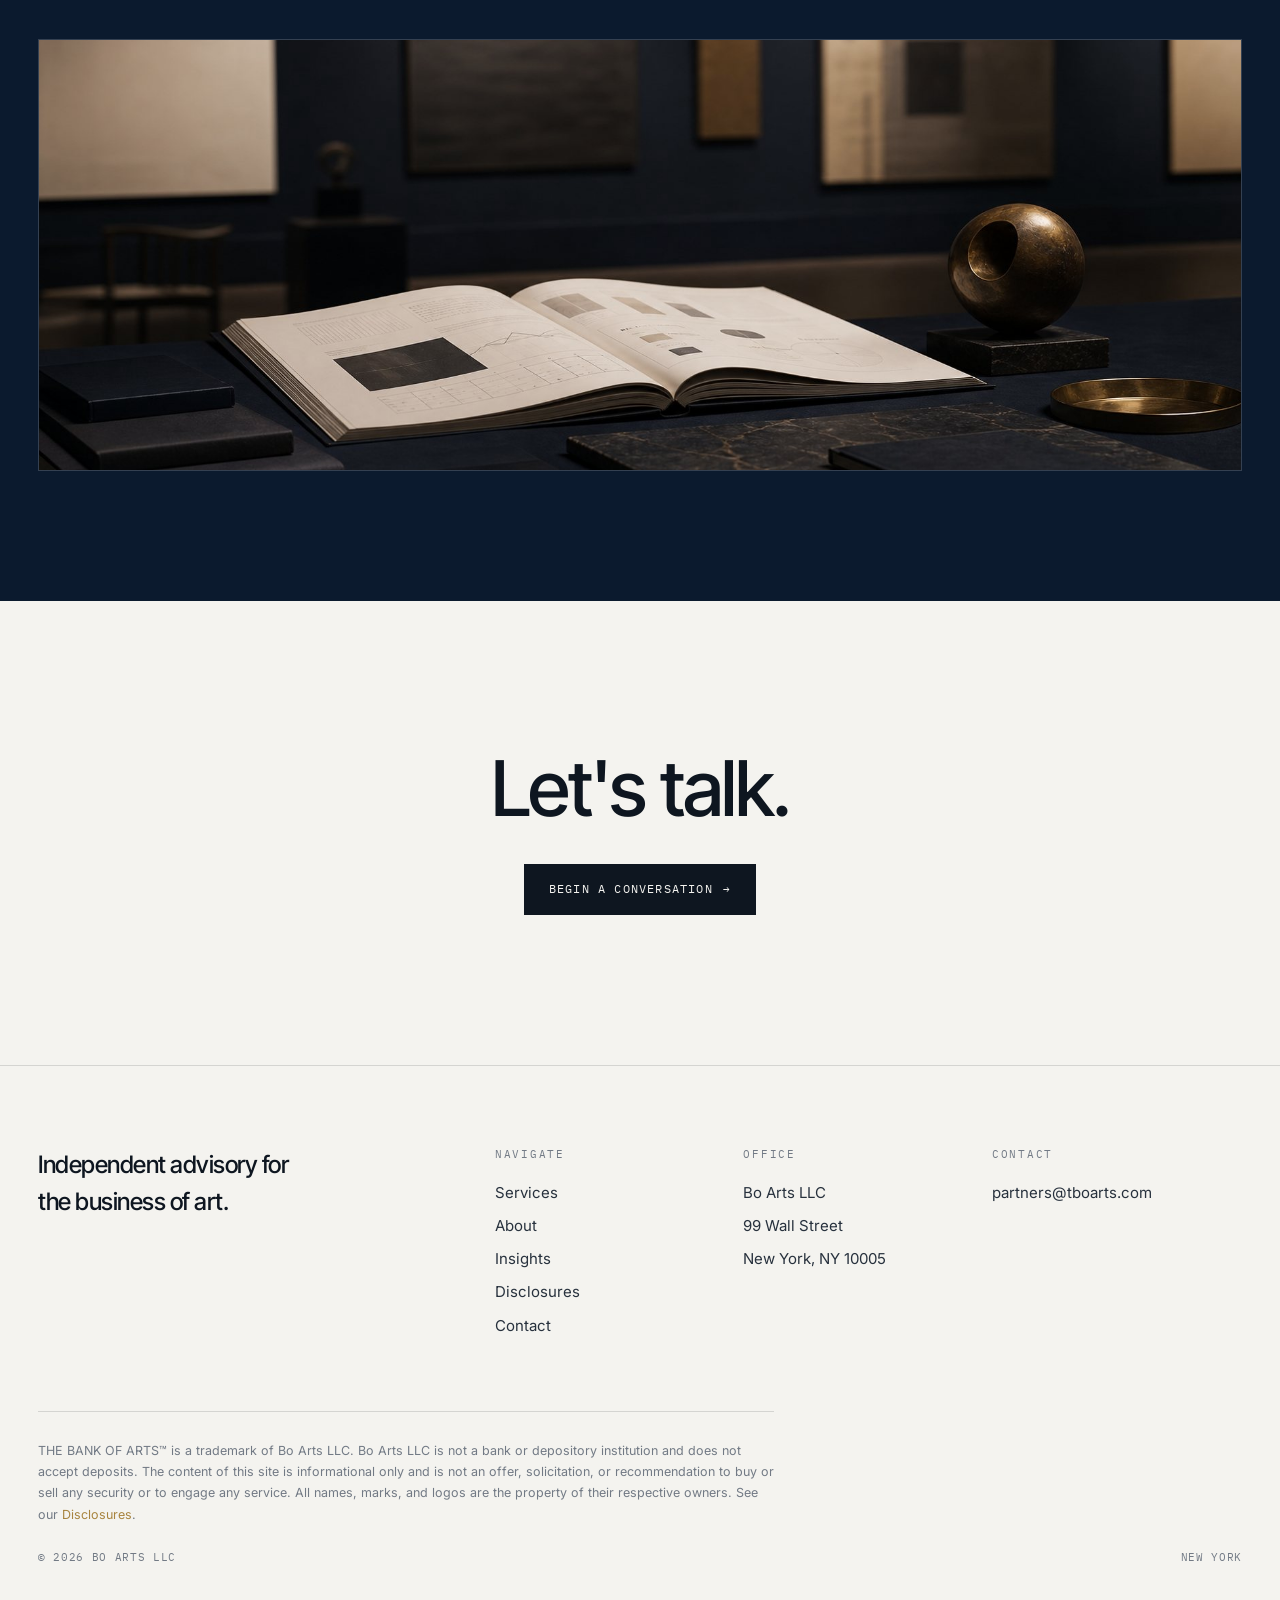
==== commit fbe2c35e: "Expand insights section" ====
--- a/index.html
+++ b/index.html
@@ -109,7 +109,7 @@
   <span class="label">04 &mdash; Insight</span>
   <div class="feature-grid">
     <h2 class="reveal">The renaissance of <em>cultural finance.</em> As art becomes a recognized asset class, a more sophisticated architecture is taking shape.</h2>
-    <div class="reveal"><p>How galleries, collectors, and cultural enterprises can bring financial discipline to cultural assets &mdash; without losing what makes them more than assets.</p><a href="insights.html" class="btn" style="margin-top:28px">Read the perspective <span class="ar">&rarr;</span></a></div>
+    <div class="reveal"><p>How galleries, collectors, and cultural enterprises can bring financial discipline to cultural assets &mdash; without losing what makes them more than assets.</p><a href="insights-cultural-finance.html" class="btn" style="margin-top:28px">Read the perspective <span class="ar">&rarr;</span></a></div>
   </div>
   <figure class="feature-media reveal"><img src="assets/boarts-insights-market.jpg" alt="Art market intelligence still life with report, sculpture, and gallery backdrop" loading="lazy" /></figure>
 </div></section>
--- a/styles.css
+++ b/styles.css
@@ -40,12 +40,12 @@
 
 /* buttons / links */
 .btn{font-family:var(--mono);font-size:12px;letter-spacing:.1em;text-transform:uppercase;display:inline-flex;align-items:center;gap:10px;padding:15px 24px;border:1px solid var(--ink);transition:all .3s var(--ease);cursor:pointer}
-.btn .ar{transition:transform .3s var(--ease)}
+.btn .ar{transition:transform .3s var(--ease);font-size:.9em}
 .btn:hover{background:var(--ink);color:var(--bg)}
 .btn:hover .ar{transform:translateX(5px)}
 .btn.solid{background:var(--ink);color:var(--bg)}
 .btn.solid:hover{background:var(--gold);border-color:var(--gold)}
-.btn.light{border-color:rgba(244,243,239,.55);color:#f6f5f1}
+.btn.light{border-color:rgba(244,243,239,.72);color:#f6f5f1;background:rgba(8,14,22,.18);backdrop-filter:blur(3px)}
 .btn.light:hover{background:#f6f5f1;color:var(--navy);border-color:#f6f5f1}
 .link-ar{font-family:var(--mono);font-size:12px;letter-spacing:.08em;text-transform:uppercase;display:inline-flex;gap:8px;align-items:center;border-bottom:1px solid var(--line);padding-bottom:4px;transition:border-color .3s}
 .link-ar:hover{border-color:var(--ink)}
@@ -60,19 +60,23 @@
 .hero-actions{display:flex;flex-direction:column;gap:16px;align-items:flex-start}
 .hero-actions-row{flex-direction:row;flex-wrap:wrap;gap:14px}
 .hero-full{position:relative;min-height:clamp(620px,88vh,920px);display:flex;align-items:center;overflow:hidden;border-bottom:1px solid var(--line);background:linear-gradient(135deg,#0b1a2e,#16263c)}
-.hero-full__img{position:absolute;inset:0;width:100%;height:100%;object-fit:cover;object-position:70% center;z-index:0}
-.hero-full:before{content:"";position:absolute;inset:0;z-index:1;background:linear-gradient(90deg,rgba(8,14,22,.78) 0%,rgba(8,14,22,.56) 34%,rgba(8,14,22,.1) 64%,rgba(8,14,22,0) 100%)}
+.hero-full__img{position:absolute;inset:0;width:100%;height:100%;object-fit:cover;object-position:62% center;z-index:0}
+.hero-full:before{content:"";position:absolute;inset:0;z-index:1;background:linear-gradient(90deg,rgba(8,14,22,.86) 0%,rgba(8,14,22,.62) 38%,rgba(8,14,22,.14) 70%,rgba(8,14,22,0) 100%)}
+.hero-full:after{content:"";position:absolute;left:0;right:0;bottom:0;height:42%;z-index:1;background:linear-gradient(180deg,rgba(8,14,22,0) 0%,rgba(8,14,22,.34) 100%);pointer-events:none}
 .hero-full .wrap{position:relative;z-index:2;width:100%}
 .hero-full__inner{max-width:720px;padding:56px 0}
-.hero-full__meta{display:flex;justify-content:space-between;gap:18px;flex-wrap:wrap;margin-bottom:26px;max-width:620px}
+.hero-full__meta{display:flex;justify-content:flex-start;align-items:center;gap:18px;flex-wrap:wrap;margin-bottom:28px;max-width:none}
+.hero-full__meta span{position:relative;display:inline-flex;align-items:center}
+.hero-full__meta span:not(:first-child){padding-left:18px}
+.hero-full__meta span:not(:first-child):before{content:"";position:absolute;left:0;top:50%;transform:translateY(-50%);width:3px;height:3px;border-radius:50%;background:var(--gold);opacity:.85}
 .hero-full .label{color:rgba(244,243,239,.82)}
 .hero-full h1{font-family:var(--disp);font-weight:500;letter-spacing:-.035em;line-height:.96;font-size:clamp(2.9rem,7vw,6.7rem);color:#f6f5f1}
 .hero-full h1 em{font-style:normal;color:#dcb877}
 .hero-full__lede{margin-top:24px;max-width:34ch;font-size:clamp(1.02rem,1.5vw,1.3rem);line-height:1.45;color:rgba(244,243,239,.88)}
 .hero-full .hero-actions{margin-top:30px}
-.hero-discipline{display:grid;grid-template-columns:repeat(3,minmax(0,1fr));gap:0;margin-top:58px;border-top:1px solid rgba(244,243,239,.22);max-width:680px}
-.hero-discipline span{display:flex;align-items:baseline;gap:10px;padding:16px 18px 16px 0;border-bottom:1px solid rgba(244,243,239,.16);font-family:var(--mono);font-size:11px;letter-spacing:.06em;text-transform:uppercase;color:rgba(244,243,239,.78)}
-.hero-discipline b{font-weight:400;color:#dcb877;font-size:10px}
+.hero-discipline{display:grid;grid-template-columns:repeat(3,minmax(0,1fr));column-gap:40px;margin-top:60px;border-top:1px solid rgba(244,243,239,.28);max-width:720px}
+.hero-discipline span{display:flex;align-items:baseline;gap:12px;padding:15px 0;border-bottom:1px solid rgba(244,243,239,.16);font-family:var(--mono);font-size:11.5px;letter-spacing:.06em;text-transform:uppercase;color:rgba(244,243,239,.82)}
+.hero-discipline b{font-weight:500;color:#dcb877;font-size:11px;letter-spacing:.04em}
 
 /* page hero (sub-pages) */
 .page-hero{padding:96px 0 76px;border-bottom:1px solid var(--line)}
@@ -82,7 +86,7 @@
 
 /* image band */
 .band{padding:0}
-.band-grid{display:grid;grid-template-columns:repeat(12,1fr);gap:2px;height:62vh;min-height:440px}
+.band-grid{display:grid;grid-template-columns:repeat(12,1fr);gap:2px;height:54vh;min-height:420px}
 .band-grid figure{overflow:hidden;background:linear-gradient(135deg,#e7e4dc,#d8d4ca);position:relative}
 .band-grid figure:nth-child(1){grid-column:span 5}
 .band-grid figure:nth-child(2){grid-column:span 4}
@@ -203,7 +207,7 @@
 footer h4{font-family:var(--mono);font-size:11px;letter-spacing:.16em;text-transform:uppercase;color:var(--muted);margin-bottom:18px;font-weight:400}
 footer .col a,footer .col p{display:block;font-size:15px;color:var(--ink-2);margin-bottom:10px}
 footer .col a:hover{color:var(--gold)}
-.legal{font-size:12.5px;color:var(--muted);line-height:1.7;border-top:1px solid var(--line);padding-top:28px}
+.legal{font-size:12.5px;color:var(--muted);line-height:1.7;border-top:1px solid var(--line);padding-top:28px;max-width:92ch}
 .copy{display:flex;justify-content:space-between;flex-wrap:wrap;gap:12px;margin-top:24px;font-family:var(--mono);font-size:11px;letter-spacing:.06em;text-transform:uppercase;color:var(--muted)}
 
 @media(max-width:1000px){
@@ -222,16 +226,19 @@
   .hero-full__img{object-position:72% center}
   .hero-full:before{background:linear-gradient(180deg,rgba(8,14,22,.28) 0%,rgba(8,14,22,.82) 82%,rgba(8,14,22,.9) 100%)}
   .hero-full__inner{max-width:none;padding:80px 0 42px}
-  .hero-full__meta{gap:14px;margin-bottom:20px}
+  .hero-full__meta{display:grid;gap:9px;margin-bottom:20px}
+  .hero-full__meta span:not(:first-child){padding-left:0}
+  .hero-full__meta span:not(:first-child):before{display:none}
   .hero-full__lede{max-width:32ch}
-  .hero-discipline{grid-template-columns:1fr;margin-top:36px}
+  .hero-discipline{grid-template-columns:repeat(2,minmax(0,1fr));column-gap:24px;margin-top:34px}
   .hero-discipline span{padding:13px 0}
   .sec,.sec-sm{padding:90px 0}
   .sec-head{gap:20px;margin-bottom:48px}
   .sec-head .ix{grid-column:span 12}
   .sec-head h2{grid-column:span 12}
-  .band-grid{height:auto;min-height:0;grid-template-columns:1fr}
-  .band-grid figure{grid-column:span 1!important;height:46vw}
+  .band-grid{height:auto;min-height:0;grid-template-columns:repeat(12,1fr)}
+  .band-grid figure:first-child{grid-column:1 / -1!important}
+  .band-grid figure{grid-column:span 6!important;height:42vw}
   .image-break figure,.feature-media{height:56vw;min-height:260px}
   .svc-row{grid-template-columns:44px 1fr 28px;row-gap:8px}
   .svc-row p{grid-column:1 / -1;order:3}
@@ -240,3 +247,49 @@
   .step,.serve,.stat{border-left:0;padding-left:0;border-top:1px solid var(--line)}
   .step:first-child,.serve:first-child,.stat:first-child{border-top:0}
 }
+
+/* ===== SUB-PAGE POLISH ===== */
+/* shared page-hero */
+.page-hero .label:after{content:"";display:block;width:34px;height:2px;background:var(--gold);margin-top:18px}
+.page-hero h1{max-width:16ch}
+.page-hero p{max-width:46ch}
+@media(max-width:760px){.page-hero{padding:64px 0 48px}}
+
+/* footer hover polish */
+footer .col a{transition:color .25s var(--ease)}
+.copy{align-items:center}
+
+/* services: ghost numeral + hover */
+.svc-detail{grid-template-columns:.7fr 1.3fr;align-items:start;transition:background .35s var(--ease),padding .35s var(--ease)}
+.svc-detail:hover{background:var(--surface);padding-left:16px;padding-right:16px}
+.svc-detail .no{font-family:var(--disp);font-weight:500;font-size:clamp(2rem,3.4vw,3rem);line-height:1;color:rgba(168,132,63,.30);margin-bottom:0}
+.svc-detail h3{margin-top:12px}
+@media(max-width:760px){.svc-detail:hover{padding-left:0;padding-right:0}}
+
+/* about: split media zoom + principle hover */
+.split .media img{transition:transform 1.2s var(--ease)}
+.split:hover .media img{transform:scale(1.04)}
+.serve{transition:background .35s var(--ease)}
+.serve:hover{background:var(--surface)}
+.serve h3{position:relative;padding-bottom:14px}
+.serve h3:after{content:"";position:absolute;left:0;bottom:0;width:24px;height:2px;background:var(--gold);opacity:0;transition:opacity .35s var(--ease)}
+.serve:hover h3:after{opacity:1}
+
+/* contact: form panel + focus ring */
+.form-grid{gap:56px;align-items:start}
+.form-grid form{background:var(--surface);border:1px solid var(--line);padding:36px}
+input,textarea,select{padding:15px 16px}
+input:focus,textarea:focus,select:focus{border-color:var(--gold);box-shadow:0 0 0 3px rgba(168,132,63,.14)}
+.contact-info p a:hover{color:var(--gold)}
+@media(max-width:760px){.form-grid form{padding:24px}}
+
+/* disclosures: numbered sections + measure */
+.prose{max-width:760px;counter-reset:disc}
+.prose h2{counter-increment:disc;display:flex;gap:14px;align-items:baseline;margin-top:34px;padding-top:26px;border-top:1px solid var(--line-2)}
+.prose h2:before{content:counter(disc,decimal-leading-zero);font-family:var(--mono);font-size:.6em;letter-spacing:.06em;color:var(--gold)}
+.prose h2:first-of-type{margin-top:0;padding-top:0;border-top:0}
+
+/* insights: drop cap + measure + quote */
+.article{max-width:720px}
+.article .article-figure + p:first-letter{font-family:var(--disp);font-weight:500;color:var(--gold);font-size:3.4em;line-height:.78;float:left;margin:6px 14px 0 0}
+.article blockquote{font-size:1.55rem;padding-left:28px;margin:36px 0}
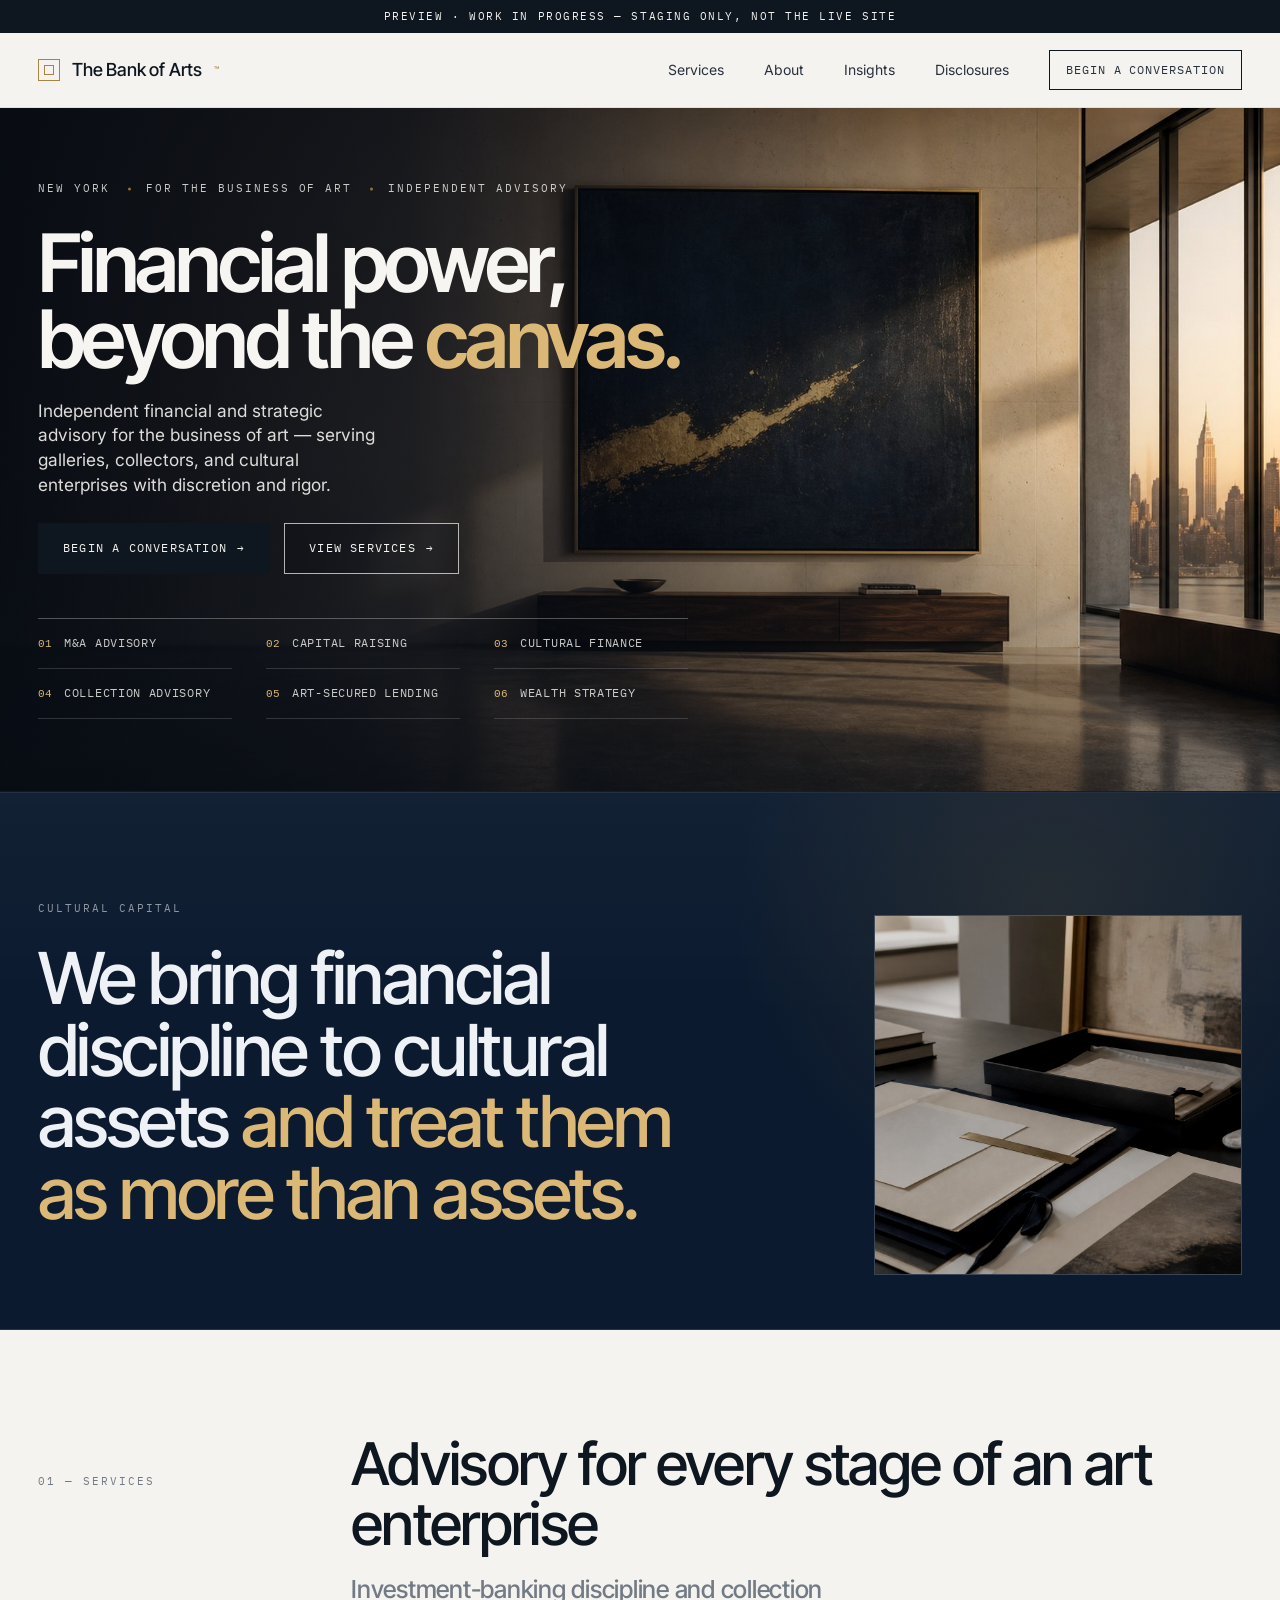
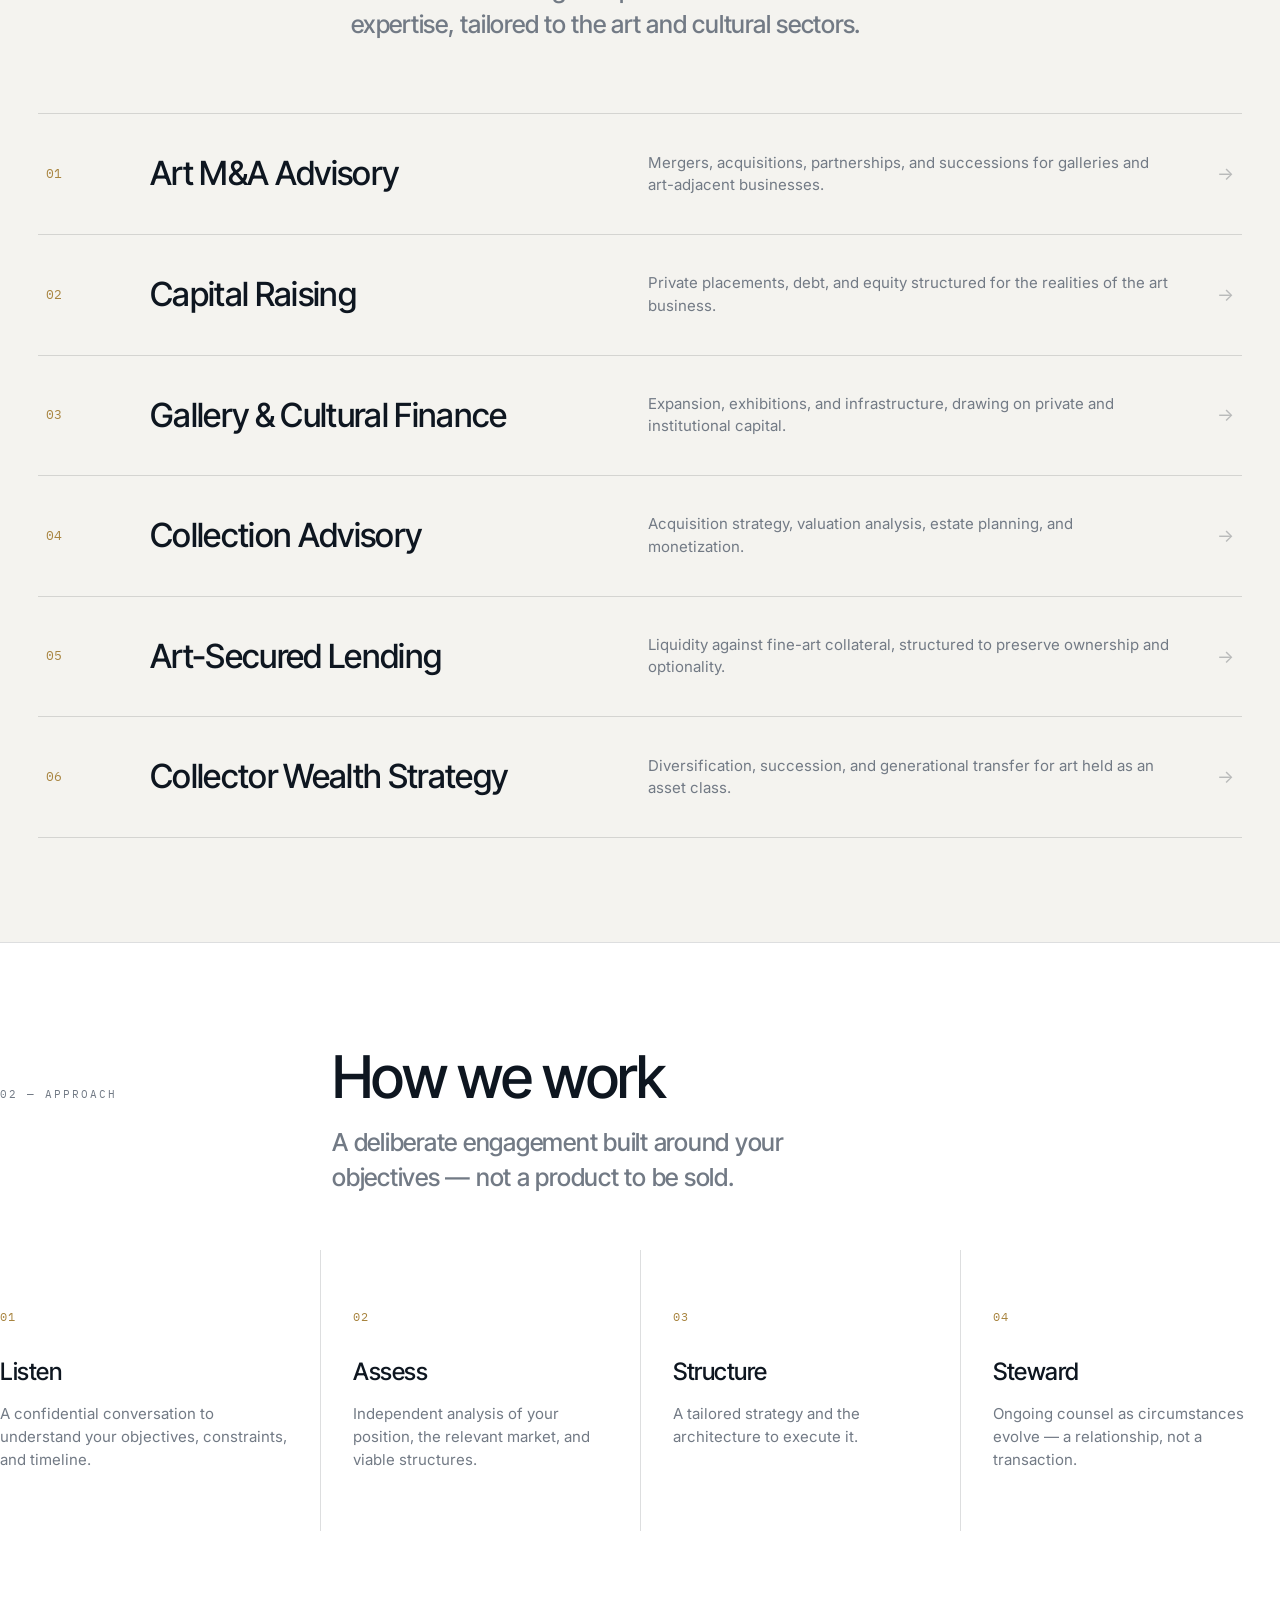
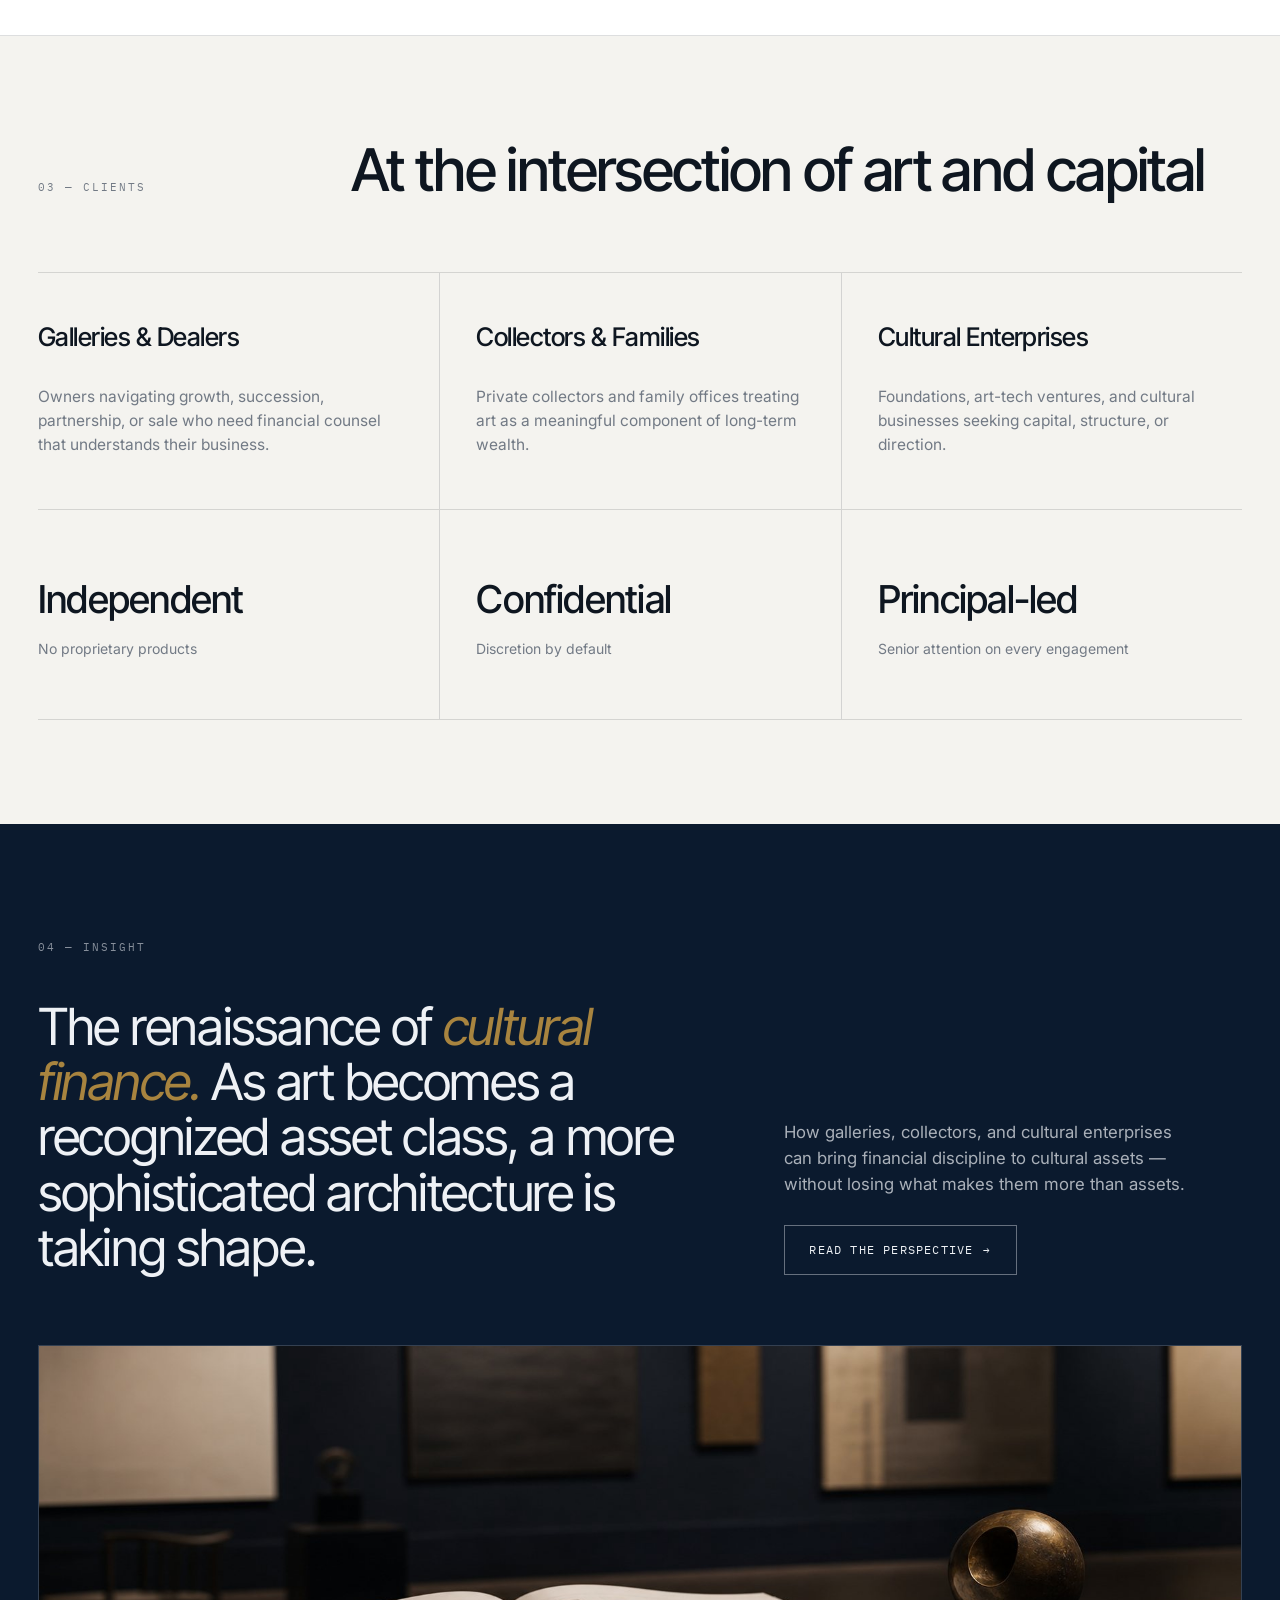
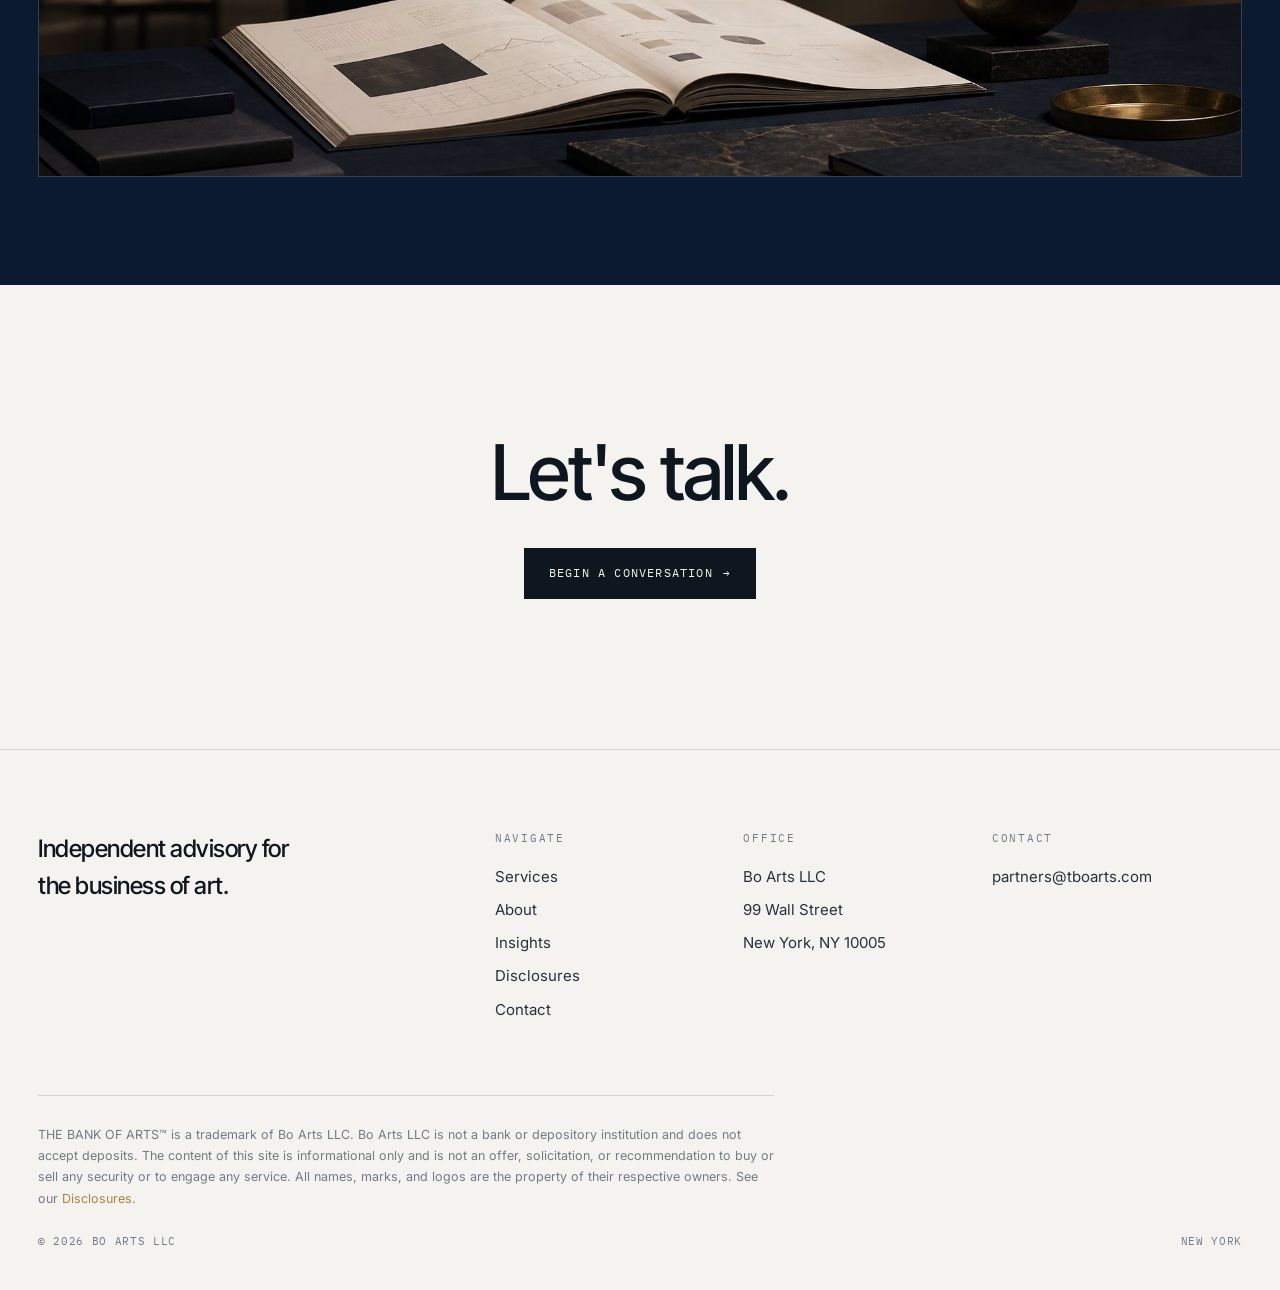
==== commit 5ac71d65: "Replace photo strip with statement band" ====
--- a/index.html
+++ b/index.html
@@ -63,10 +63,12 @@
   </div>
 </section>
 
-<section class="band reveal"><div class="band-grid">
-  <figure><img src="assets/boarts-hero-gallery.jpg" alt="Private gallery advisory room with art and portfolio materials" loading="lazy" /></figure>
-  <figure><img src="assets/boarts-services-diligence.jpg" alt="Archival art diligence materials on a gallery office table" loading="lazy" /></figure>
-  <figure><img src="assets/boarts-contact-gallery.jpg" alt="Quiet gallery reception corner prepared for a private conversation" loading="lazy" /></figure>
+<section class="statement-band reveal"><div class="wrap statement-grid">
+  <div class="statement-copy">
+    <span class="label">Cultural capital</span>
+    <h2>We bring financial discipline to cultural assets <em>and treat them as more than assets.</em></h2>
+  </div>
+  <figure class="statement-media"><img src="assets/boarts-services-diligence.jpg" alt="Archival art diligence materials on a gallery office table" loading="lazy" /></figure>
 </div></section>
 
 <section class="sec" id="services"><div class="wrap">
@@ -132,4 +134,3 @@
 <script src="app.js"></script>
 </body>
 </html>
-
--- a/styles.css
+++ b/styles.css
@@ -59,22 +59,22 @@
 .hero-lede{font-size:clamp(1.05rem,1.6vw,1.4rem);line-height:1.45;max-width:30ch;color:var(--ink-2);font-weight:400}
 .hero-actions{display:flex;flex-direction:column;gap:16px;align-items:flex-start}
 .hero-actions-row{flex-direction:row;flex-wrap:wrap;gap:14px}
-.hero-full{position:relative;min-height:clamp(620px,88vh,920px);display:flex;align-items:center;overflow:hidden;border-bottom:1px solid var(--line);background:linear-gradient(135deg,#0b1a2e,#16263c)}
-.hero-full__img{position:absolute;inset:0;width:100%;height:100%;object-fit:cover;object-position:62% center;z-index:0}
-.hero-full:before{content:"";position:absolute;inset:0;z-index:1;background:linear-gradient(90deg,rgba(8,14,22,.86) 0%,rgba(8,14,22,.62) 38%,rgba(8,14,22,.14) 70%,rgba(8,14,22,0) 100%)}
-.hero-full:after{content:"";position:absolute;left:0;right:0;bottom:0;height:42%;z-index:1;background:linear-gradient(180deg,rgba(8,14,22,0) 0%,rgba(8,14,22,.34) 100%);pointer-events:none}
+.hero-full{position:relative;min-height:clamp(560px,76vh,820px);display:flex;align-items:center;overflow:hidden;border-bottom:1px solid var(--line);background:linear-gradient(135deg,#0b1a2e,#16263c)}
+.hero-full__img{position:absolute;inset:0;width:100%;height:100%;object-fit:cover;object-position:74% center;z-index:0;filter:saturate(.94) contrast(1.04)}
+.hero-full:before{content:"";position:absolute;inset:0;z-index:1;background:linear-gradient(90deg,rgba(5,10,18,.94) 0%,rgba(6,12,22,.82) 32%,rgba(8,14,22,.42) 58%,rgba(8,14,22,.08) 84%,rgba(8,14,22,0) 100%)}
+.hero-full:after{content:"";position:absolute;left:0;right:0;bottom:0;height:48%;z-index:1;background:linear-gradient(180deg,rgba(8,14,22,0) 0%,rgba(8,14,22,.46) 100%);pointer-events:none}
 .hero-full .wrap{position:relative;z-index:2;width:100%}
-.hero-full__inner{max-width:720px;padding:56px 0}
+.hero-full__inner{max-width:660px;padding:44px 0}
 .hero-full__meta{display:flex;justify-content:flex-start;align-items:center;gap:18px;flex-wrap:wrap;margin-bottom:28px;max-width:none}
 .hero-full__meta span{position:relative;display:inline-flex;align-items:center}
 .hero-full__meta span:not(:first-child){padding-left:18px}
 .hero-full__meta span:not(:first-child):before{content:"";position:absolute;left:0;top:50%;transform:translateY(-50%);width:3px;height:3px;border-radius:50%;background:var(--gold);opacity:.85}
 .hero-full .label{color:rgba(244,243,239,.82)}
-.hero-full h1{font-family:var(--disp);font-weight:500;letter-spacing:-.035em;line-height:.96;font-size:clamp(2.9rem,7vw,6.7rem);color:#f6f5f1}
+.hero-full h1{font-family:var(--disp);font-weight:600;letter-spacing:-.045em;line-height:.94;font-size:clamp(3rem,6.3vw,6rem);color:#f6f5f1;text-wrap:balance}
 .hero-full h1 em{font-style:normal;color:#dcb877}
-.hero-full__lede{margin-top:24px;max-width:34ch;font-size:clamp(1.02rem,1.5vw,1.3rem);line-height:1.45;color:rgba(244,243,239,.88)}
-.hero-full .hero-actions{margin-top:30px}
-.hero-discipline{display:grid;grid-template-columns:repeat(3,minmax(0,1fr));column-gap:40px;margin-top:60px;border-top:1px solid rgba(244,243,239,.28);max-width:720px}
+.hero-full__lede{margin-top:22px;max-width:31ch;font-size:clamp(1rem,1.35vw,1.2rem);line-height:1.42;color:rgba(244,243,239,.9)}
+.hero-full .hero-actions{margin-top:26px}
+.hero-discipline{display:grid;grid-template-columns:repeat(3,minmax(0,1fr));column-gap:34px;margin-top:44px;border-top:1px solid rgba(244,243,239,.3);max-width:650px}
 .hero-discipline span{display:flex;align-items:baseline;gap:12px;padding:15px 0;border-bottom:1px solid rgba(244,243,239,.16);font-family:var(--mono);font-size:11.5px;letter-spacing:.06em;text-transform:uppercase;color:rgba(244,243,239,.82)}
 .hero-discipline b{font-weight:500;color:#dcb877;font-size:11px;letter-spacing:.04em}
 
@@ -86,20 +86,32 @@
 
 /* image band */
 .band{padding:0}
-.band-grid{display:grid;grid-template-columns:repeat(12,1fr);gap:2px;height:54vh;min-height:420px}
+.band-grid{display:grid;grid-template-columns:repeat(12,1fr);gap:2px;height:38vh;min-height:320px}
 .band-grid figure{overflow:hidden;background:linear-gradient(135deg,#e7e4dc,#d8d4ca);position:relative}
 .band-grid figure:nth-child(1){grid-column:span 5}
 .band-grid figure:nth-child(2){grid-column:span 4}
 .band-grid figure:nth-child(3){grid-column:span 3}
-.band-grid img{width:100%;height:100%;object-fit:cover;transition:transform 1.2s var(--ease);filter:saturate(.92)}
+.band-grid img{width:100%;height:100%;object-fit:cover;transition:transform 1.2s var(--ease);filter:saturate(.9) brightness(.93) contrast(1.04)}
 .band-grid figure:hover img{transform:scale(1.05)}
+
+/* statement band */
+.statement-band{position:relative;background:var(--navy);color:#eef1f5;border-top:1px solid rgba(238,241,245,.1);border-bottom:1px solid rgba(238,241,245,.12);overflow:hidden}
+.statement-band:before{content:"";position:absolute;inset:0;pointer-events:none;background:radial-gradient(circle at 82% 22%,rgba(168,132,63,.16),transparent 28%),linear-gradient(180deg,rgba(255,255,255,.035),transparent 42%);opacity:.9}
+.statement-grid{position:relative;display:grid;grid-template-columns:1.35fr .65fr;gap:72px;align-items:center;padding:88px var(--mx)}
+.statement-copy{max-width:850px}
+.statement-copy .label{color:rgba(238,241,245,.58)}
+.statement-copy h2{margin-top:24px;font-family:var(--disp);font-weight:500;letter-spacing:-.035em;line-height:1;font-size:clamp(2.45rem,5.6vw,5.25rem);text-wrap:balance}
+.statement-copy h2 em{font-style:normal;color:#dcb877}
+.statement-media{height:360px;min-height:0;border:1px solid rgba(238,241,245,.16);overflow:hidden;background:rgba(238,241,245,.04);transform:translateY(34px)}
+.statement-media img{width:100%;height:100%;object-fit:cover;filter:saturate(.86) brightness(.82) contrast(1.08);transition:transform 1.2s var(--ease)}
+.statement-media:hover img{transform:scale(1.04)}
 .image-break{padding:0}
 .image-break figure{height:52vh;min-height:360px;overflow:hidden;background:linear-gradient(135deg,#e7e4dc,#d8d4ca)}
 .image-break img{width:100%;height:100%;object-fit:cover;filter:saturate(.92)}
 
 /* sections */
-.sec{padding:140px 0}
-.sec-sm{padding:100px 0}
+.sec{padding:104px 0}
+.sec-sm{padding:88px 0}
 .sec-head{display:grid;grid-template-columns:repeat(12,1fr);gap:48px;align-items:baseline;margin-bottom:72px}
 .sec-head .ix{grid-column:span 3}
 .sec-head h2{grid-column:span 9;font-family:var(--disp);font-weight:500;letter-spacing:-.028em;line-height:1.02;font-size:clamp(2rem,4.6vw,3.7rem)}
@@ -158,7 +170,7 @@
 
 /* feature dark */
 .feature{background:var(--navy);color:#eef1f5}
-.feature .wrap{padding-top:130px;padding-bottom:130px}
+.feature .wrap{padding-top:108px;padding-bottom:108px}
 .feature .label{color:rgba(238,241,245,.55)}
 .feature-grid{display:grid;grid-template-columns:1.5fr 1fr;gap:60px;align-items:end;margin-top:40px}
 .feature h2{font-family:var(--disp);font-weight:400;letter-spacing:-.025em;line-height:1.08;font-size:clamp(1.9rem,4vw,3.2rem)}
@@ -222,13 +234,14 @@
   .menu.open{display:flex;flex-direction:column;align-items:flex-start;position:absolute;top:74px;right:0;background:var(--surface);border:1px solid var(--line);padding:22px;gap:18px;min-width:200px}
   .burger{display:block}
   .hero{padding:48px 0 40px}
-  .hero-full{min-height:82vh;align-items:end}
-  .hero-full__img{object-position:72% center}
+  .hero-full{min-height:74vh;align-items:end}
+  .hero-full__img{object-position:74% center}
   .hero-full:before{background:linear-gradient(180deg,rgba(8,14,22,.28) 0%,rgba(8,14,22,.82) 82%,rgba(8,14,22,.9) 100%)}
   .hero-full__inner{max-width:none;padding:80px 0 42px}
   .hero-full__meta{display:grid;gap:9px;margin-bottom:20px}
   .hero-full__meta span:not(:first-child){padding-left:0}
   .hero-full__meta span:not(:first-child):before{display:none}
+  .hero-full h1{font-size:clamp(2.55rem,12vw,3.45rem);font-weight:500;letter-spacing:-.04em;line-height:.96}
   .hero-full__lede{max-width:32ch}
   .hero-discipline{grid-template-columns:repeat(2,minmax(0,1fr));column-gap:24px;margin-top:34px}
   .hero-discipline span{padding:13px 0}
@@ -236,9 +249,12 @@
   .sec-head{gap:20px;margin-bottom:48px}
   .sec-head .ix{grid-column:span 12}
   .sec-head h2{grid-column:span 12}
+  .statement-grid{grid-template-columns:1fr;gap:34px;padding:70px var(--mx)}
+  .statement-copy h2{font-size:clamp(2rem,9.4vw,3rem);letter-spacing:-.025em;line-height:1.04}
+  .statement-media{height:54vw;min-height:220px;transform:none}
   .band-grid{height:auto;min-height:0;grid-template-columns:repeat(12,1fr)}
   .band-grid figure:first-child{grid-column:1 / -1!important}
-  .band-grid figure{grid-column:span 6!important;height:42vw}
+  .band-grid figure{grid-column:span 6!important;height:40vw}
   .image-break figure,.feature-media{height:56vw;min-height:260px}
   .svc-row{grid-template-columns:44px 1fr 28px;row-gap:8px}
   .svc-row p{grid-column:1 / -1;order:3}
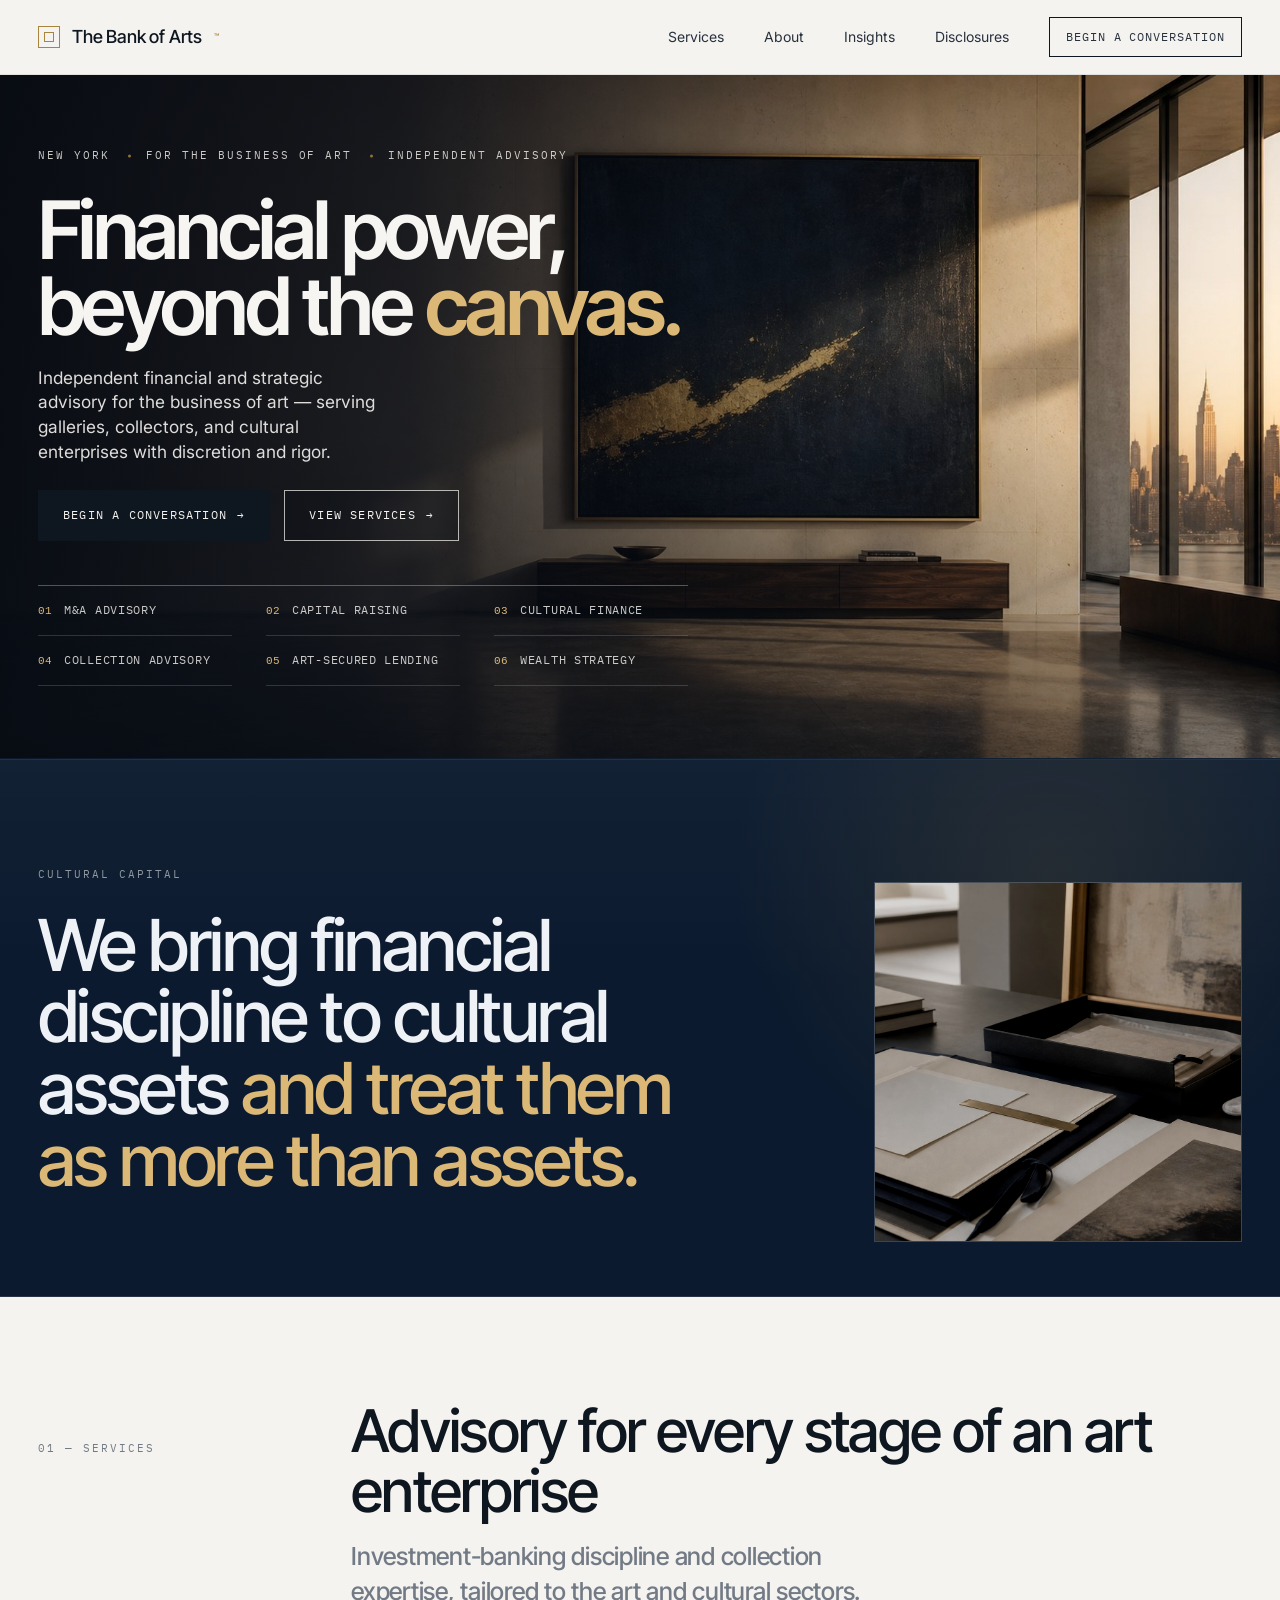
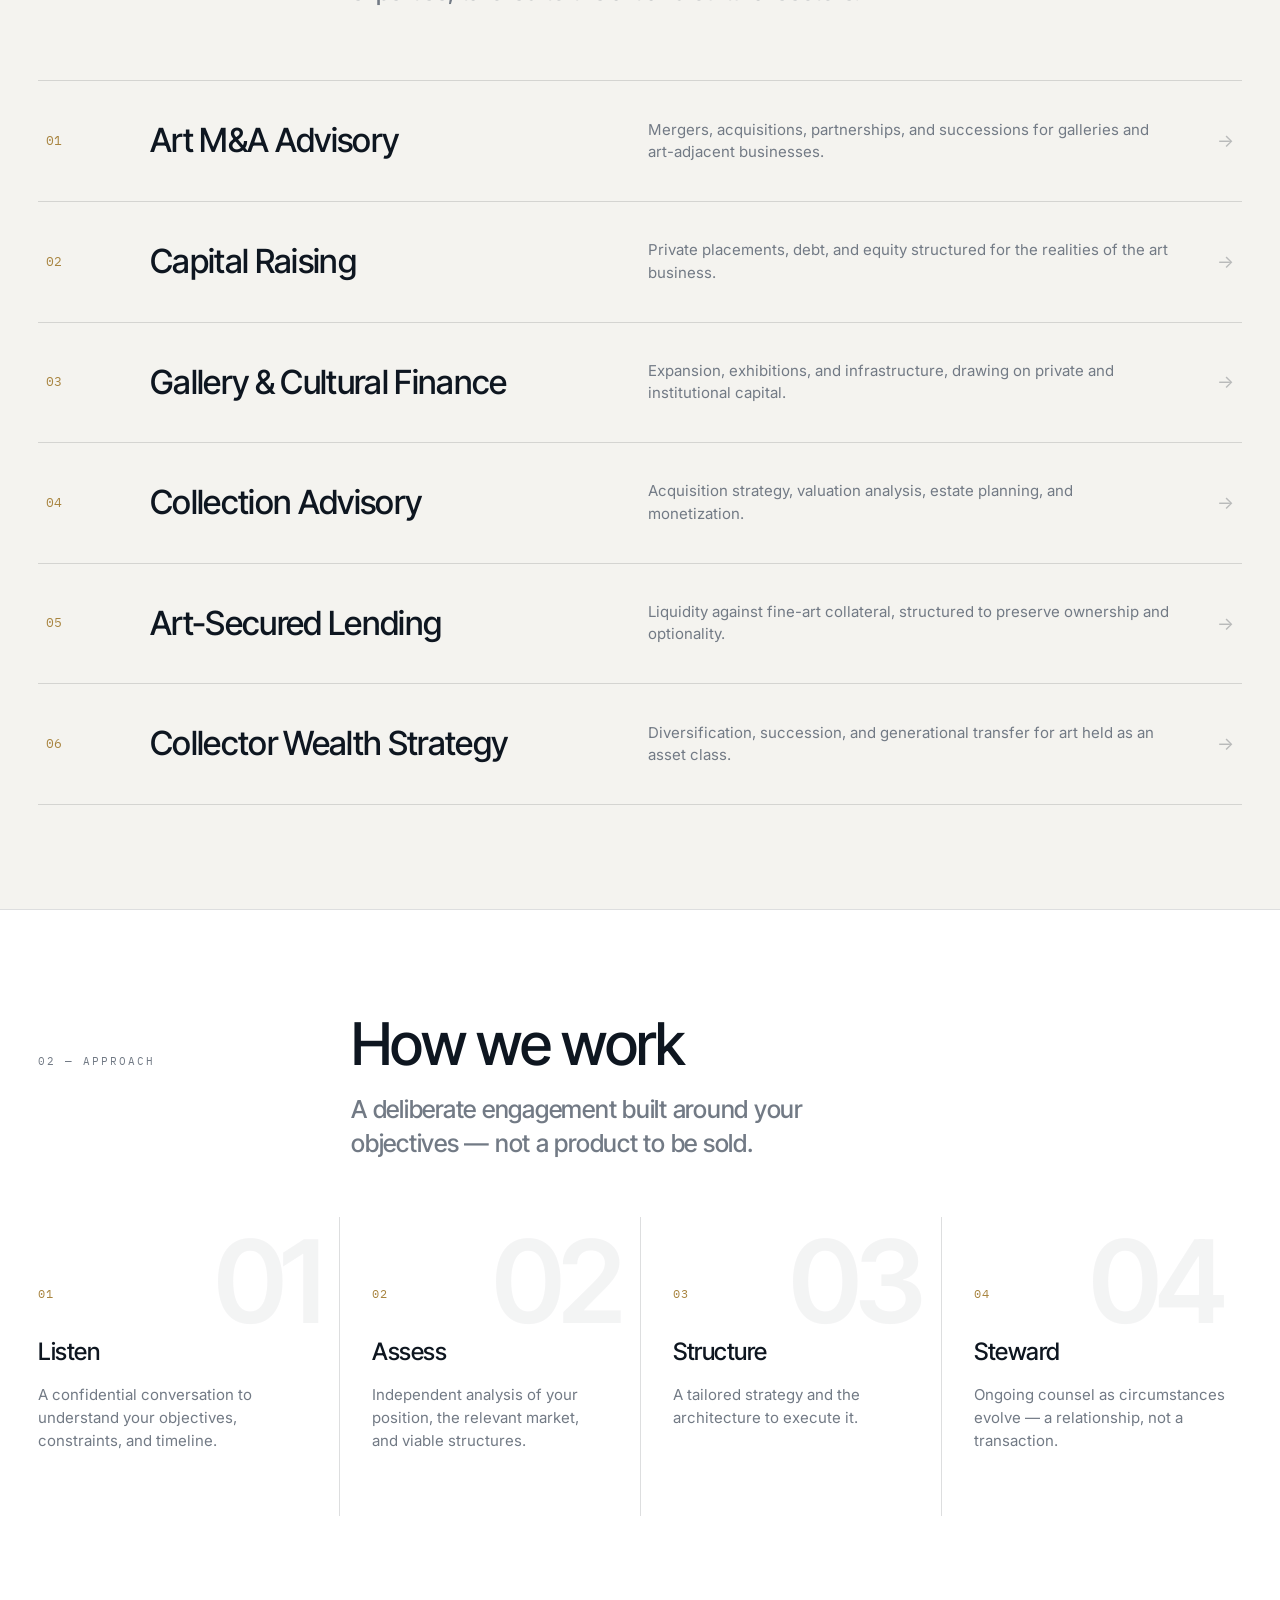
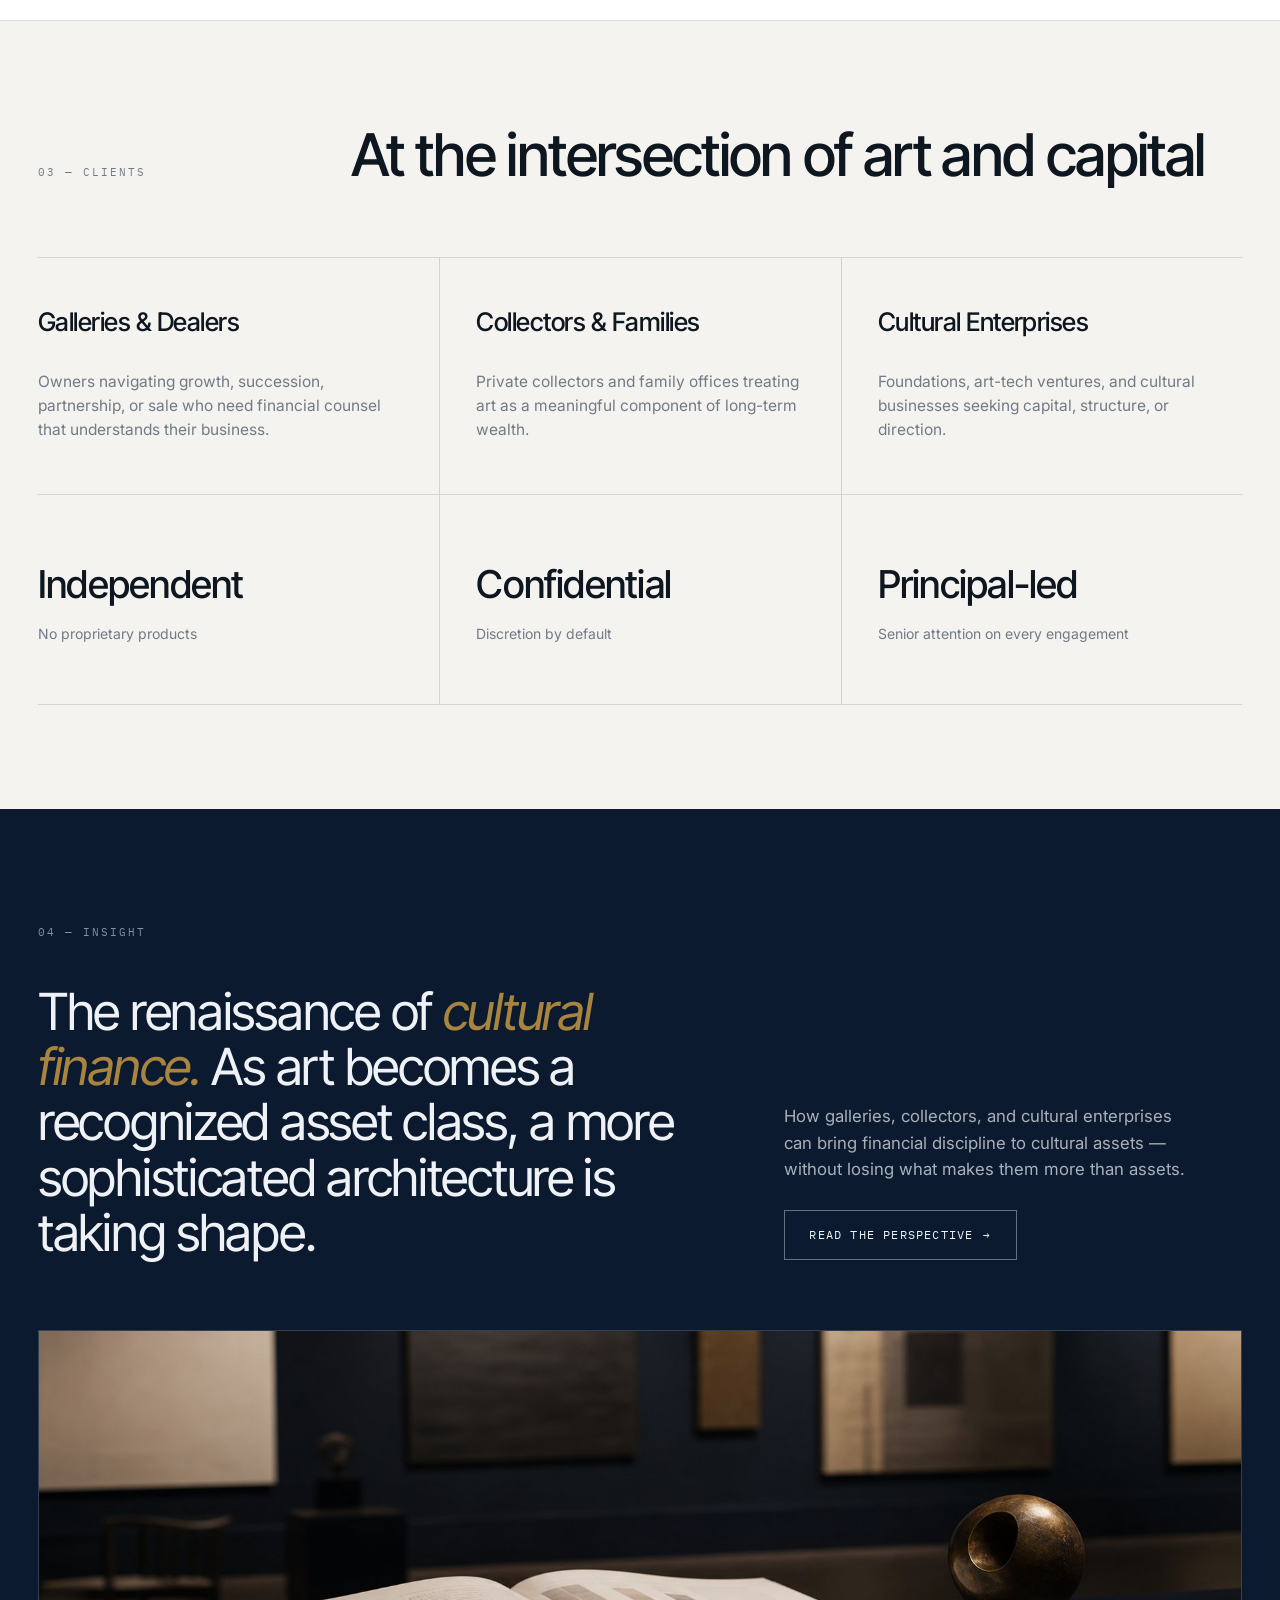
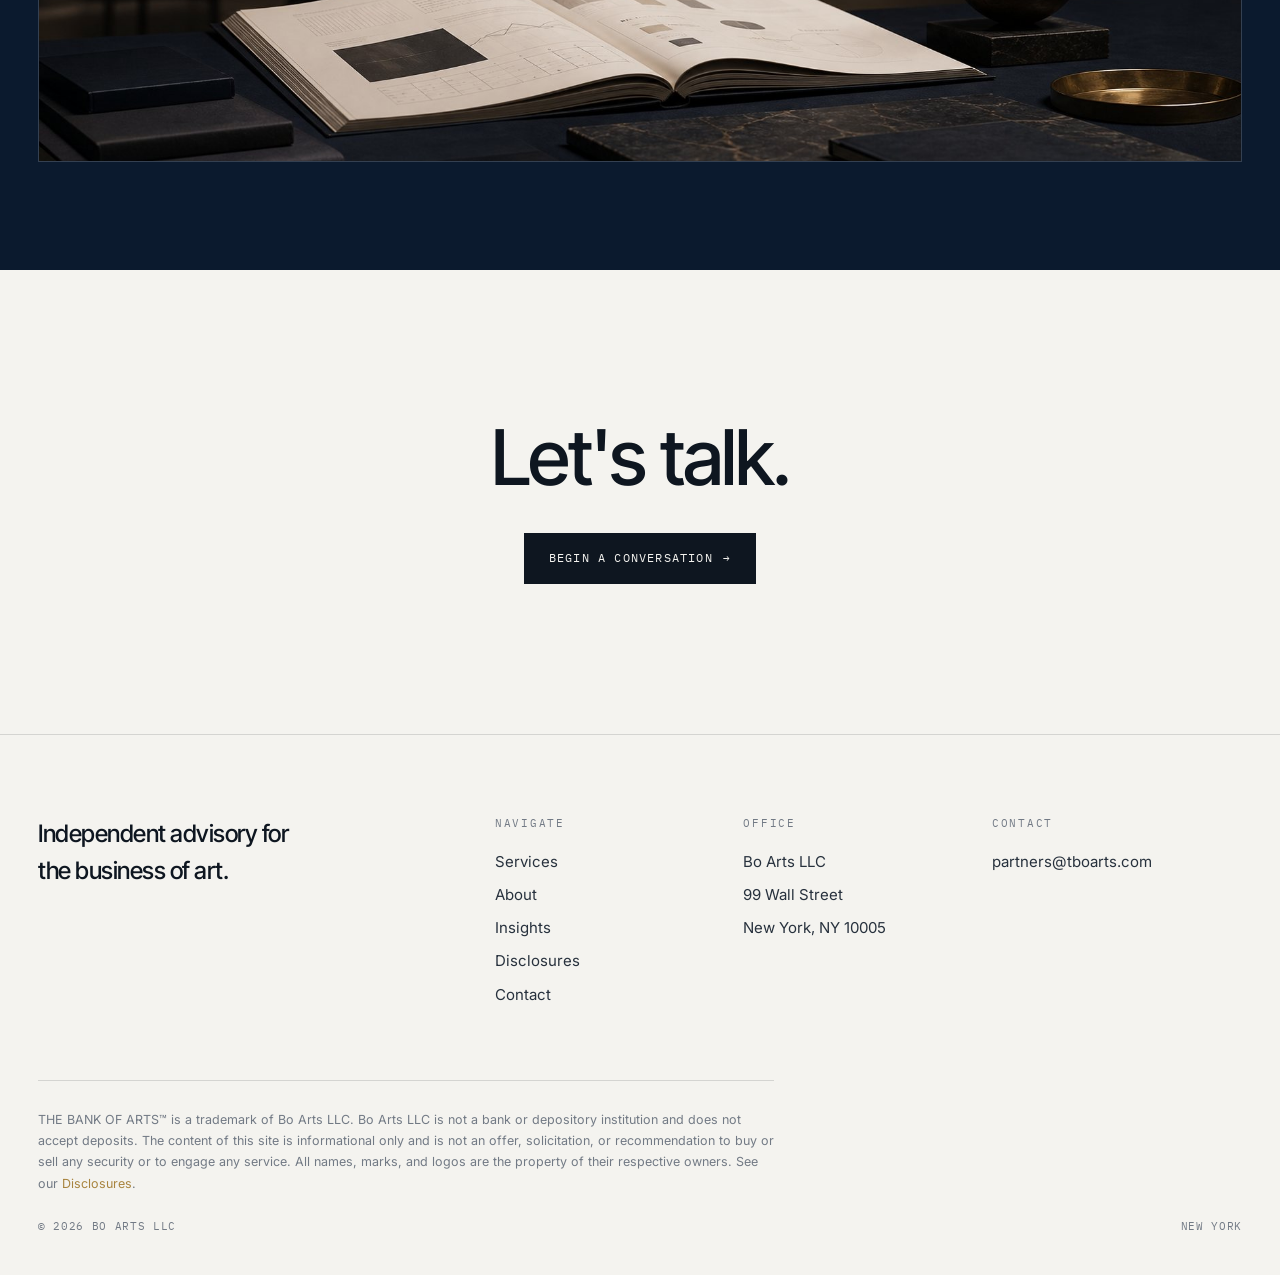
==== commit 093053c2: "Go production: remove preview banner, set index,follow (home, services, about, contact)" ====
--- a/index.html
+++ b/index.html
@@ -6,7 +6,7 @@
 <title>The Bank of Arts&trade; | Advisory for the Business of Art</title>
 <meta name="description" content="Bo Arts LLC provides independent financial and strategic advisory to galleries, collectors, and cultural enterprises. Art M&A, capital raising, and collection strategy." />
 <meta name="author" content="Bo Arts LLC" />
-<meta name="robots" content="noindex, nofollow" />
+<meta name="robots" content="index, follow" />
 <meta property="og:type" content="website" />
 <meta property="og:title" content="The Bank of Arts&trade; | Advisory for the Business of Art" />
 <meta property="og:description" content="Independent financial and strategic advisory for galleries, collectors, and cultural enterprises." />
@@ -23,7 +23,6 @@
 </script>
 </head>
 <body>
-<div class="preview">Preview &middot; Work in progress &mdash; staging only, not the live site</div>
 <header class="nav"><div class="wrap nav-in">
   <a href="index.html" class="brand"><span class="mk"></span> The Bank of Arts <sup>&trade;</sup></a>
   <nav class="menu">
--- a/styles.css
+++ b/styles.css
@@ -112,6 +112,7 @@
 /* sections */
 .sec{padding:104px 0}
 .sec-sm{padding:88px 0}
+.wrap.sec,.wrap.sec-sm{padding-left:var(--mx);padding-right:var(--mx)}
 .sec-head{display:grid;grid-template-columns:repeat(12,1fr);gap:48px;align-items:baseline;margin-bottom:72px}
 .sec-head .ix{grid-column:span 3}
 .sec-head h2{grid-column:span 9;font-family:var(--disp);font-weight:500;letter-spacing:-.028em;line-height:1.02;font-size:clamp(2rem,4.6vw,3.7rem)}
@@ -140,12 +141,18 @@
 /* approach */
 .approach{background:var(--surface);border-top:1px solid var(--line);border-bottom:1px solid var(--line)}
 .steps{display:grid;grid-template-columns:repeat(4,1fr)}
-.step{padding:52px 32px 60px;border-left:1px solid var(--line)}
+.step{position:relative;overflow:hidden;padding:62px 32px 64px;border-left:1px solid var(--line);transition:background .45s var(--ease),padding .45s var(--ease)}
 .step:first-child{border-left:0;padding-left:0}
 .step:last-child{padding-right:0}
-.step .no{font-family:var(--mono);font-size:12px;color:var(--gold);letter-spacing:.1em}
-.step h3{font-family:var(--disp);font-weight:500;font-size:1.5rem;letter-spacing:-.02em;margin:24px 0 12px}
-.step p{color:var(--muted);font-size:15px;line-height:1.55}
+.step:before{position:absolute;right:22px;top:18px;font-family:var(--disp);font-size:clamp(5rem,9vw,8.5rem);font-weight:600;letter-spacing:-.06em;line-height:.8;color:var(--ink);opacity:.045;pointer-events:none}
+.step:nth-child(1):before{content:"01"}
+.step:nth-child(2):before{content:"02"}
+.step:nth-child(3):before{content:"03"}
+.step:nth-child(4):before{content:"04"}
+.step:hover{background:linear-gradient(180deg,rgba(168,132,63,.055),rgba(168,132,63,0));padding-top:54px}
+.step .no{position:relative;z-index:1;font-family:var(--mono);font-size:12px;color:var(--gold);letter-spacing:.1em}
+.step h3{position:relative;z-index:1;font-family:var(--disp);font-weight:500;font-size:1.5rem;letter-spacing:-.02em;margin:28px 0 12px}
+.step p{position:relative;z-index:1;color:var(--muted);font-size:15px;line-height:1.55}
 
 /* serve */
 .serve-grid{display:grid;grid-template-columns:repeat(3,1fr);gap:0;border-top:1px solid var(--line)}
@@ -261,6 +268,9 @@
   .svc-detail{grid-template-columns:1fr;gap:18px}
   .steps,.serve-grid,.stats,.foot-top,.split,.form-grid{grid-template-columns:1fr;gap:36px}
   .step,.serve,.stat{border-left:0;padding-left:0;border-top:1px solid var(--line)}
+  .step{padding:46px 0 48px}
+  .step:hover{padding-top:46px}
+  .step:before{right:0;top:26px;font-size:6.25rem;opacity:.04}
   .step:first-child,.serve:first-child,.stat:first-child{border-top:0}
 }
 
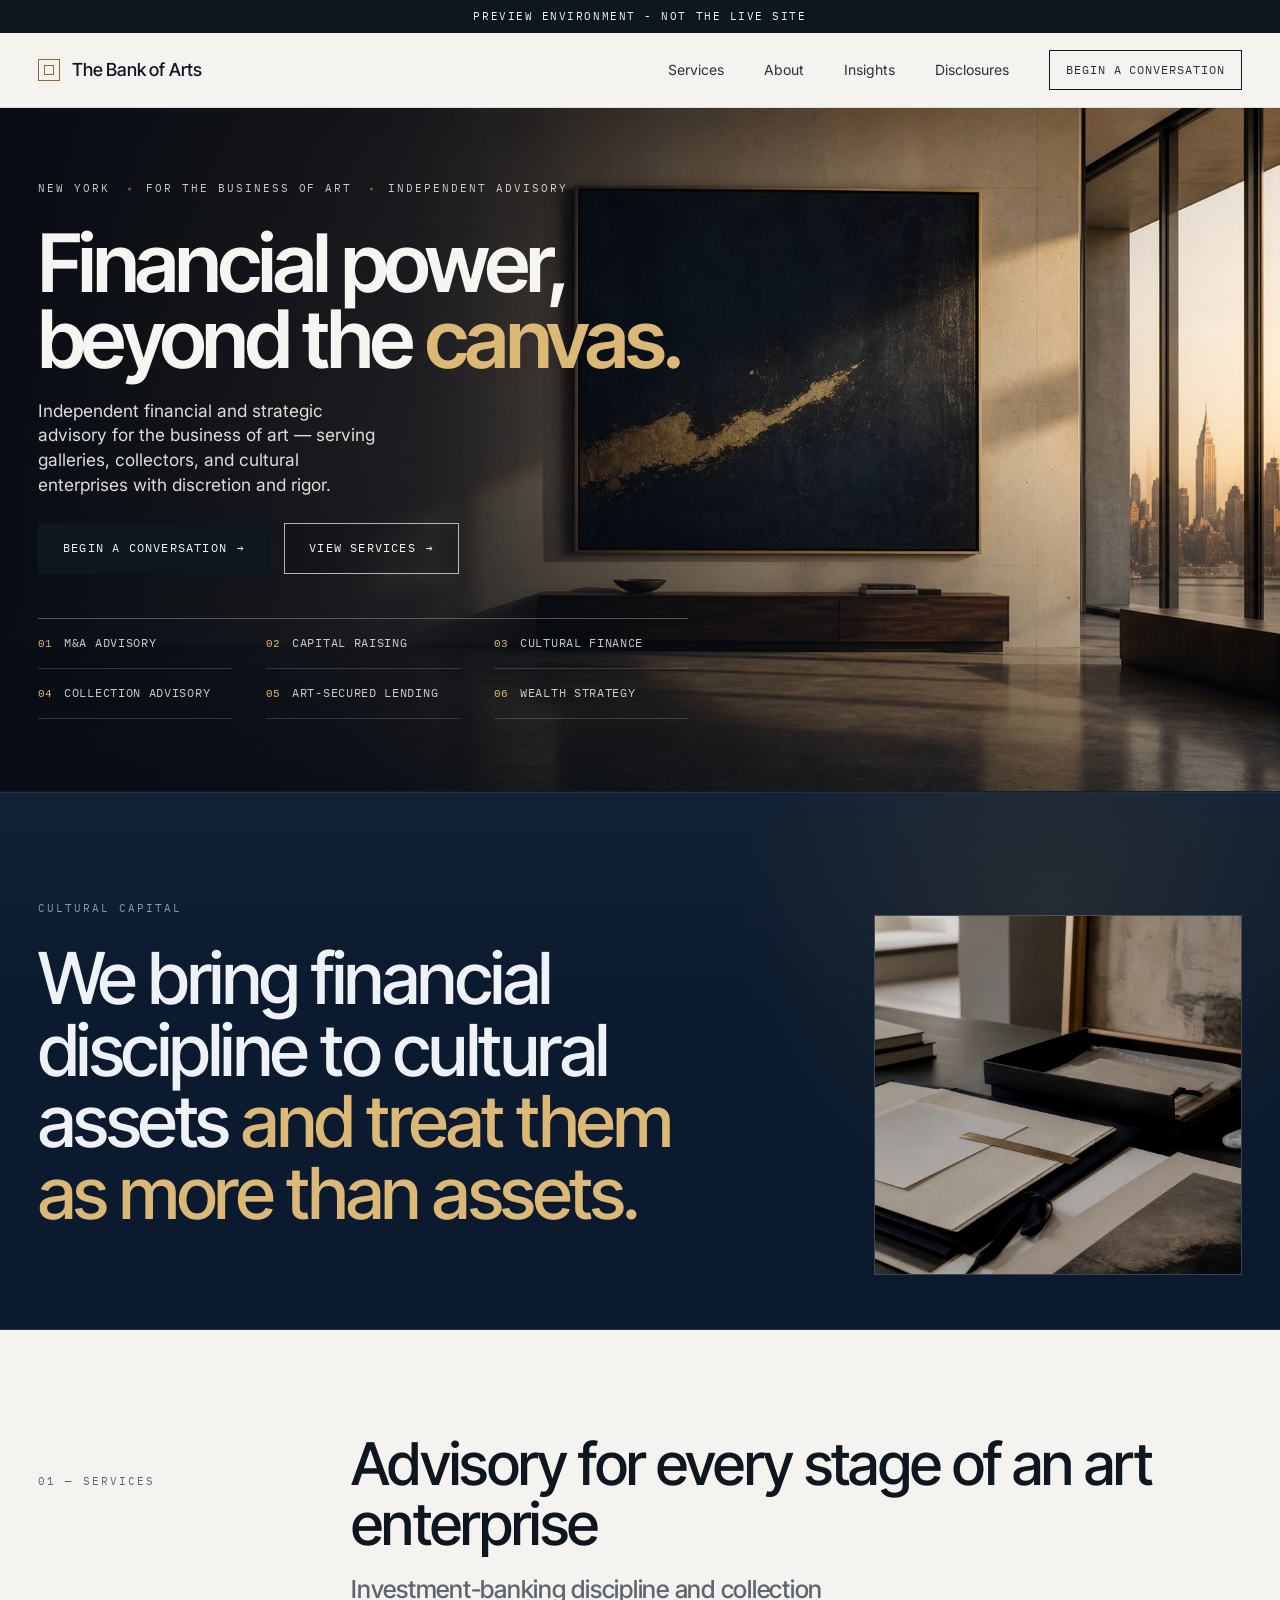
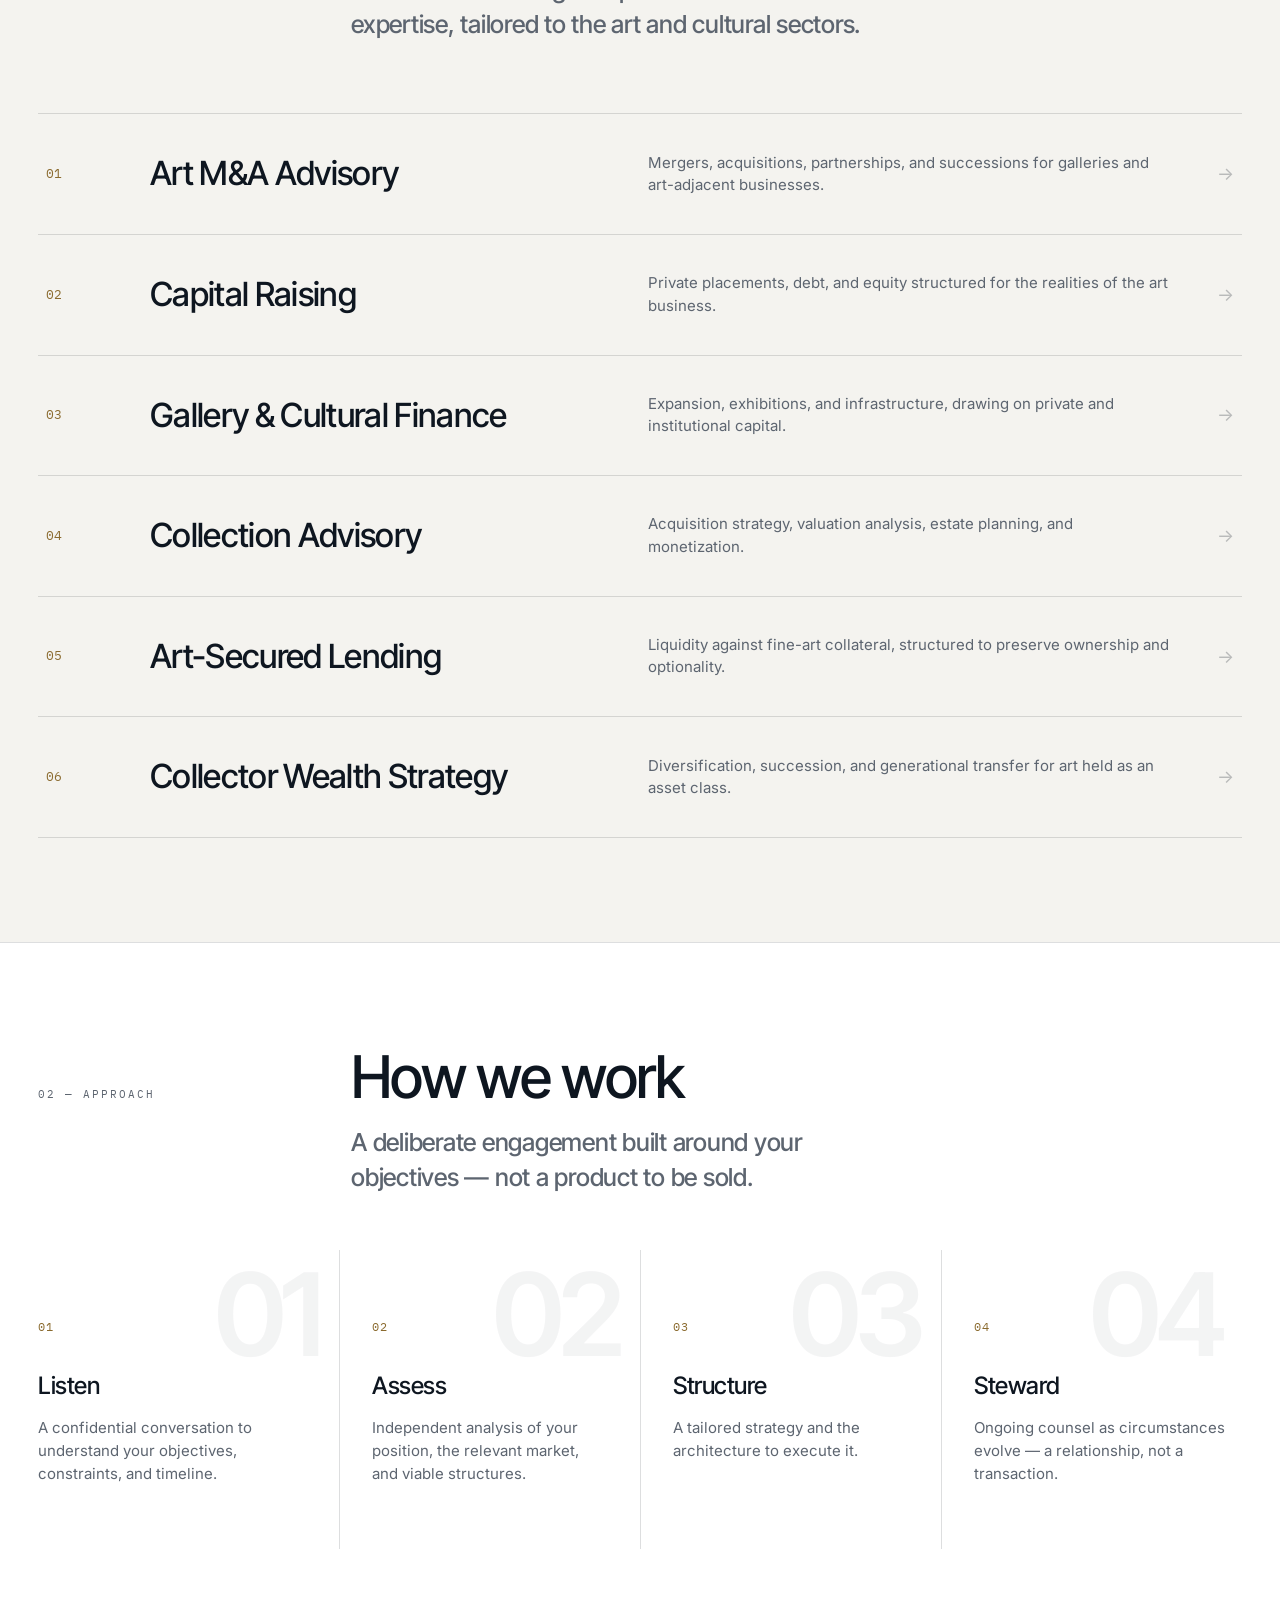
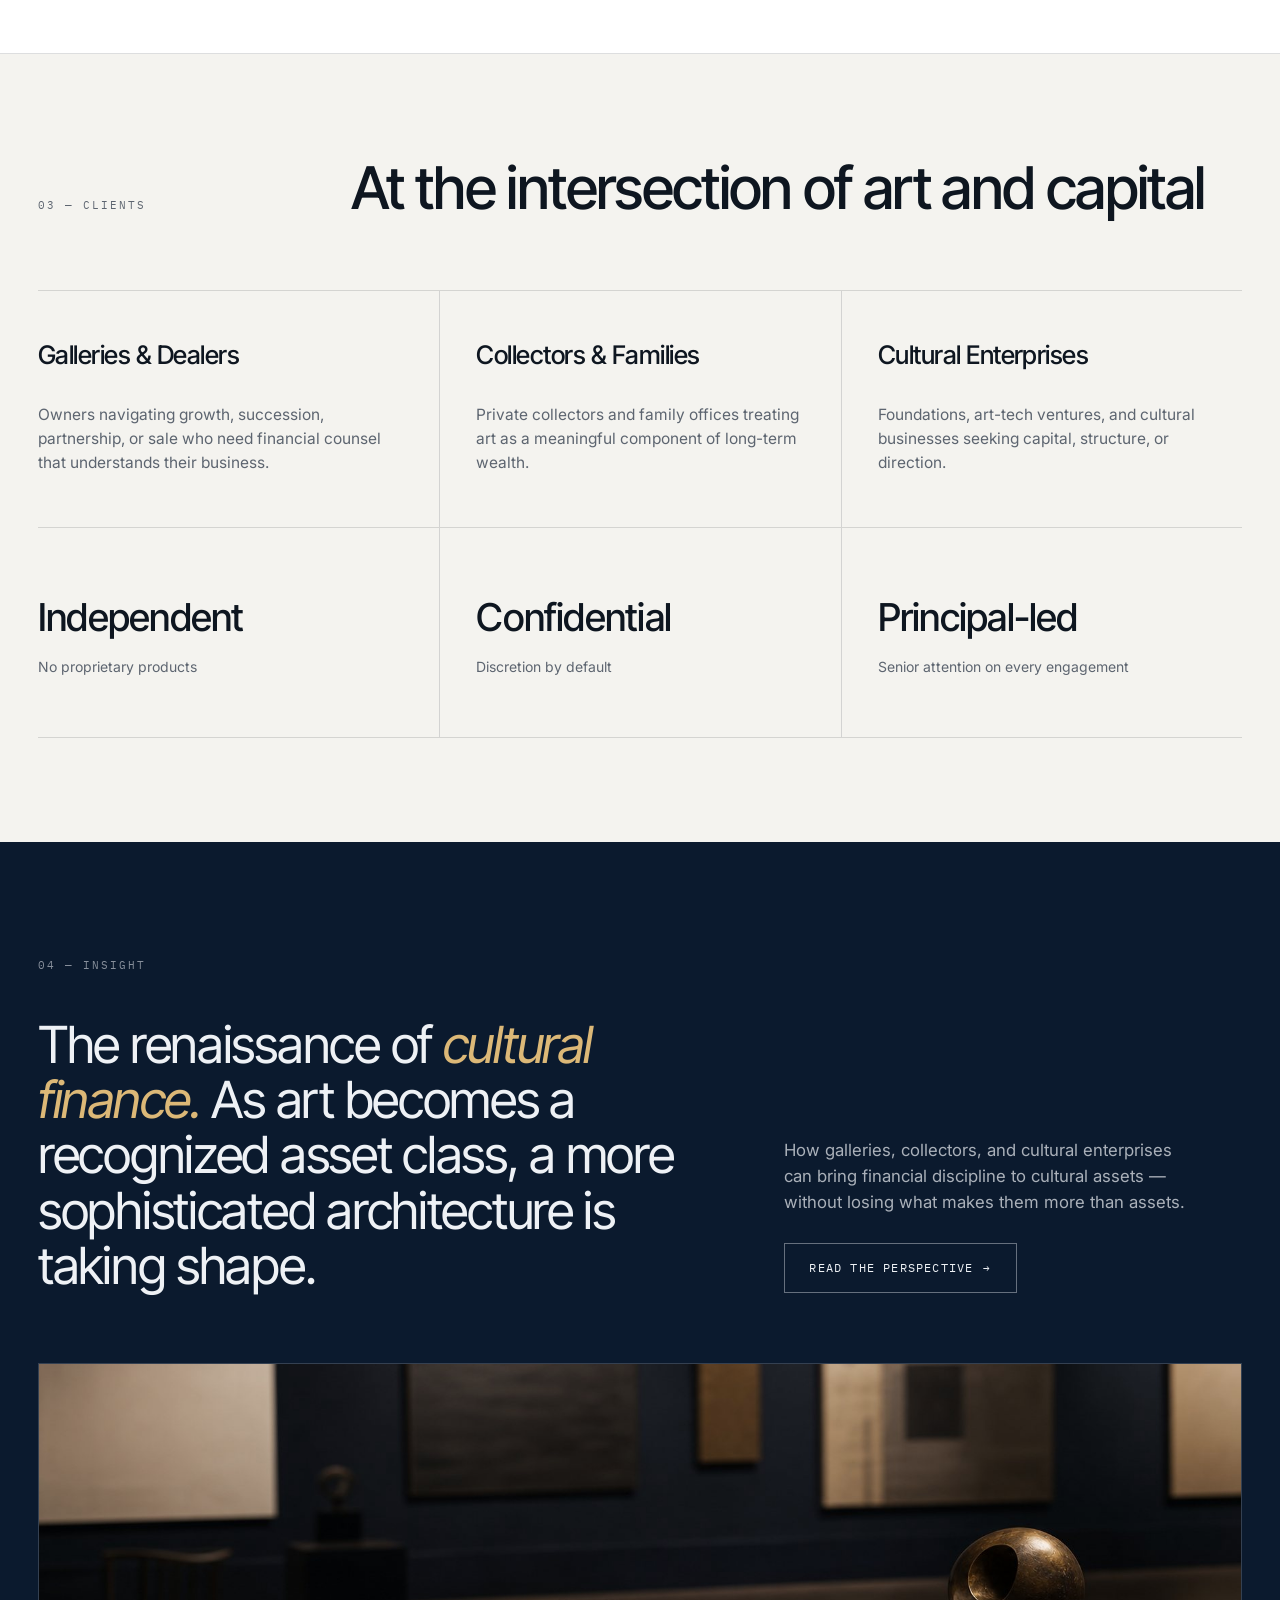
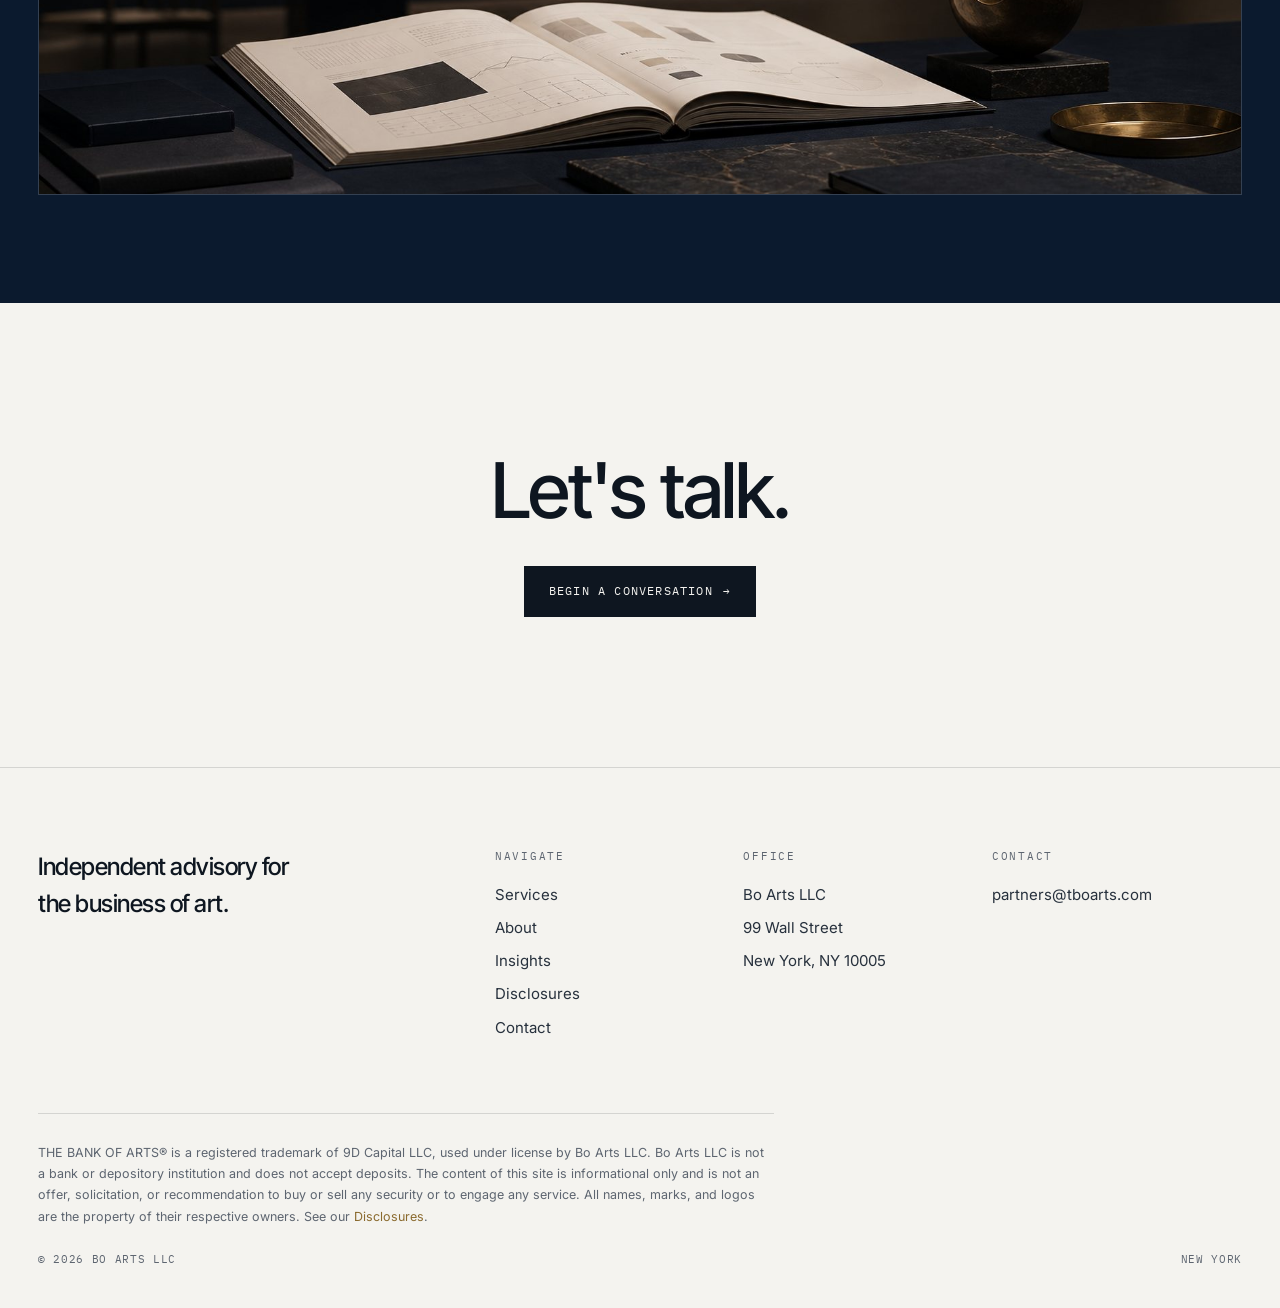
==== commit b09b4a0b: "Fix staging safety and mobile readiness" ====
--- a/index.html
+++ b/index.html
@@ -3,15 +3,18 @@
 <head>
 <meta charset="UTF-8" />
 <meta name="viewport" content="width=device-width, initial-scale=1.0" />
-<title>The Bank of Arts&trade; | Advisory for the Business of Art</title>
+<title>The Bank of Arts&reg; | Advisory for the Business of Art</title>
 <meta name="description" content="Bo Arts LLC provides independent financial and strategic advisory to galleries, collectors, and cultural enterprises. Art M&A, capital raising, and collection strategy." />
 <meta name="author" content="Bo Arts LLC" />
-<meta name="robots" content="index, follow" />
+<meta name="robots" content="noindex, nofollow" />
+<link rel="canonical" href="https://thebankofarts.com/" />
 <meta property="og:type" content="website" />
-<meta property="og:title" content="The Bank of Arts&trade; | Advisory for the Business of Art" />
+<meta property="og:title" content="The Bank of Arts&reg; | Advisory for the Business of Art" />
 <meta property="og:description" content="Independent financial and strategic advisory for galleries, collectors, and cultural enterprises." />
 <meta property="og:site_name" content="The Bank of Arts" />
-<meta property="og:image" content="assets/boarts-hero-wow-v1.jpg" />
+<meta property="og:url" content="https://thebankofarts.com/" />
+<meta property="og:image" content="https://thebankofarts.com/assets/boarts-hero-wow-v1.jpg" />
+<meta name="twitter:image" content="https://thebankofarts.com/assets/boarts-hero-wow-v1.jpg" />
 <meta name="twitter:card" content="summary_large_image" />
 <link rel="icon" href="data:image/svg+xml,<svg xmlns='http://www.w3.org/2000/svg' viewBox='0 0 100 100'><rect x='12' y='12' width='76' height='76' fill='none' stroke='%23a8843f' stroke-width='4'/><rect x='28' y='28' width='44' height='44' fill='none' stroke='%23a8843f' stroke-width='2'/></svg>" />
 <link rel="preconnect" href="https://fonts.googleapis.com" />
@@ -23,19 +26,21 @@
 </script>
 </head>
 <body>
+<a class="skip-link" href="#main">Skip to content</a>
+<div class="preview">Preview environment - not the live site</div>
 <header class="nav"><div class="wrap nav-in">
-  <a href="index.html" class="brand"><span class="mk"></span> The Bank of Arts <sup>&trade;</sup></a>
-  <nav class="menu">
+  <a href="index.html" class="brand"><span class="mk"></span> The Bank of Arts</a>
+  <nav class="menu" id="main-menu">
     <a href="services.html">Services<span class="ln"></span></a>
     <a href="about.html">About<span class="ln"></span></a>
     <a href="insights.html">Insights<span class="ln"></span></a>
     <a href="disclosures.html">Disclosures<span class="ln"></span></a>
     <a href="contact.html" class="cta">Begin a conversation</a>
   </nav>
-  <button class="burger" aria-label="Menu">&#9776;</button>
+  <button class="burger" type="button" aria-label="Open menu" aria-controls="main-menu" aria-expanded="false">&#9776;</button>
 </div></header>
 
-<section class="hero-full" id="top">
+<section class="hero-full" id="main">
   <img class="hero-full__img" src="assets/boarts-hero-wow-v1.jpg" alt="A monumental navy and gold-leaf abstract canvas in a sunlit limestone gallery, Manhattan skyline beyond" loading="eager" onerror="this.style.display='none'" />
   <div class="wrap">
     <div class="hero-full__inner">
@@ -73,12 +78,12 @@
 <section class="sec" id="services"><div class="wrap">
   <div class="sec-head"><span class="label ix reveal">01 &mdash; Services</span><h2 class="reveal">Advisory for every stage of an art enterprise<span class="sm">Investment-banking discipline and collection expertise, tailored to the art and cultural sectors.</span></h2></div>
   <div class="svc-list">
-    <a class="svc-row reveal" href="services.html"><span class="no">01</span><h3>Art M&amp;A Advisory</h3><p>Mergers, acquisitions, partnerships, and successions for galleries and art-adjacent businesses.</p><span class="ar">&rarr;</span></a>
-    <a class="svc-row reveal" href="services.html"><span class="no">02</span><h3>Capital Raising</h3><p>Private placements, debt, and equity structured for the realities of the art business.</p><span class="ar">&rarr;</span></a>
-    <a class="svc-row reveal" href="services.html"><span class="no">03</span><h3>Gallery &amp; Cultural Finance</h3><p>Expansion, exhibitions, and infrastructure, drawing on private and institutional capital.</p><span class="ar">&rarr;</span></a>
-    <a class="svc-row reveal" href="services.html"><span class="no">04</span><h3>Collection Advisory</h3><p>Acquisition strategy, valuation analysis, estate planning, and monetization.</p><span class="ar">&rarr;</span></a>
-    <a class="svc-row reveal" href="services.html"><span class="no">05</span><h3>Art-Secured Lending</h3><p>Liquidity against fine-art collateral, structured to preserve ownership and optionality.</p><span class="ar">&rarr;</span></a>
-    <a class="svc-row reveal" href="services.html"><span class="no">06</span><h3>Collector Wealth Strategy</h3><p>Diversification, succession, and generational transfer for art held as an asset class.</p><span class="ar">&rarr;</span></a>
+    <a class="svc-row reveal" href="services.html#art-ma"><span class="no">01</span><h3>Art M&amp;A Advisory</h3><p>Mergers, acquisitions, partnerships, and successions for galleries and art-adjacent businesses.</p><span class="ar">&rarr;</span></a>
+    <a class="svc-row reveal" href="services.html#capital-raising"><span class="no">02</span><h3>Capital Raising</h3><p>Private placements, debt, and equity structured for the realities of the art business.</p><span class="ar">&rarr;</span></a>
+    <a class="svc-row reveal" href="services.html#cultural-finance"><span class="no">03</span><h3>Gallery &amp; Cultural Finance</h3><p>Expansion, exhibitions, and infrastructure, drawing on private and institutional capital.</p><span class="ar">&rarr;</span></a>
+    <a class="svc-row reveal" href="services.html#collection-advisory"><span class="no">04</span><h3>Collection Advisory</h3><p>Acquisition strategy, valuation analysis, estate planning, and monetization.</p><span class="ar">&rarr;</span></a>
+    <a class="svc-row reveal" href="services.html#art-secured-lending"><span class="no">05</span><h3>Art-Secured Lending</h3><p>Liquidity against fine-art collateral, structured to preserve ownership and optionality.</p><span class="ar">&rarr;</span></a>
+    <a class="svc-row reveal" href="services.html#collector-wealth"><span class="no">06</span><h3>Collector Wealth Strategy</h3><p>Diversification, succession, and generational transfer for art held as an asset class.</p><span class="ar">&rarr;</span></a>
   </div>
 </div></section>
 
@@ -127,7 +132,7 @@
     <div class="col"><h4>Office</h4><p>Bo Arts LLC</p><p>99 Wall Street</p><p>New York, NY 10005</p></div>
     <div class="col"><h4>Contact</h4><a href="mailto:partners@tboarts.com">partners@tboarts.com</a></div>
   </div>
-  <div class="legal">THE BANK OF ARTS&trade; is a trademark of Bo Arts LLC. Bo Arts LLC is not a bank or depository institution and does not accept deposits. The content of this site is informational only and is not an offer, solicitation, or recommendation to buy or sell any security or to engage any service. All names, marks, and logos are the property of their respective owners. See our <a href="disclosures.html" style="color:var(--gold)">Disclosures</a>.</div>
+  <div class="legal">THE BANK OF ARTS&reg; is a registered trademark of 9D Capital LLC, used under license by Bo Arts LLC. Bo Arts LLC is not a bank or depository institution and does not accept deposits. The content of this site is informational only and is not an offer, solicitation, or recommendation to buy or sell any security or to engage any service. All names, marks, and logos are the property of their respective owners. See our <a href="disclosures.html" style="color:var(--gold)">Disclosures</a>.</div>
   <div class="copy"><span>&copy; 2026 Bo Arts LLC</span><span>New York</span></div>
 </div></footer>
 <script src="app.js"></script>
--- a/styles.css
+++ b/styles.css
@@ -1,8 +1,8 @@
-/* The Bank of Arts — shared Swiss-minimal system (staging) */
+/* The Bank of Arts - shared Swiss-minimal system (staging) */
 :root{
-  --bg:#f4f3ef; --surface:#ffffff; --ink:#0e1620; --ink-2:#27313d; --muted:#727a85;
+  --bg:#f4f3ef; --surface:#ffffff; --ink:#0e1620; --ink-2:#27313d; --muted:#5d6570;
   --line:rgba(14,22,32,.14); --line-2:rgba(14,22,32,.08);
-  --gold:#a8843f; --navy:#0b1a2e;
+  --gold:#8a6a2e; --gold-bright:#dcb877; --navy:#0b1a2e;
   --mx:38px; --maxw:1320px;
   --disp:"Inter Tight",-apple-system,Segoe UI,Roboto,Helvetica,Arial,sans-serif;
   --sans:"Inter",-apple-system,Segoe UI,Roboto,Helvetica,Arial,sans-serif;
@@ -14,6 +14,9 @@
 body{background:var(--bg);color:var(--ink);font-family:var(--sans);font-size:17px;line-height:1.55;font-weight:400}
 a{color:inherit;text-decoration:none}
 img{display:block;max-width:100%}
+.skip-link{position:fixed;left:16px;top:12px;z-index:1000;transform:translateY(-140%);background:var(--ink);color:var(--bg);font-family:var(--mono);font-size:12px;letter-spacing:.08em;text-transform:uppercase;padding:10px 14px;border:1px solid var(--bg);transition:transform .2s var(--ease)}
+.skip-link:focus{transform:translateY(0);outline:none}
+a:focus-visible,button:focus-visible,input:focus-visible,textarea:focus-visible,select:focus-visible{outline:2px solid var(--gold);outline-offset:4px}
 .wrap{max-width:var(--maxw);margin:0 auto;padding:0 var(--mx)}
 .label{font-family:var(--mono);font-size:11px;letter-spacing:.18em;text-transform:uppercase;color:var(--muted);font-weight:400}
 .rule{height:1px;background:var(--line);width:100%}
@@ -71,12 +74,12 @@
 .hero-full__meta span:not(:first-child):before{content:"";position:absolute;left:0;top:50%;transform:translateY(-50%);width:3px;height:3px;border-radius:50%;background:var(--gold);opacity:.85}
 .hero-full .label{color:rgba(244,243,239,.82)}
 .hero-full h1{font-family:var(--disp);font-weight:600;letter-spacing:-.045em;line-height:.94;font-size:clamp(3rem,6.3vw,6rem);color:#f6f5f1;text-wrap:balance}
-.hero-full h1 em{font-style:normal;color:#dcb877}
+.hero-full h1 em{font-style:normal;color:var(--gold-bright)}
 .hero-full__lede{margin-top:22px;max-width:31ch;font-size:clamp(1rem,1.35vw,1.2rem);line-height:1.42;color:rgba(244,243,239,.9)}
 .hero-full .hero-actions{margin-top:26px}
 .hero-discipline{display:grid;grid-template-columns:repeat(3,minmax(0,1fr));column-gap:34px;margin-top:44px;border-top:1px solid rgba(244,243,239,.3);max-width:650px}
 .hero-discipline span{display:flex;align-items:baseline;gap:12px;padding:15px 0;border-bottom:1px solid rgba(244,243,239,.16);font-family:var(--mono);font-size:11.5px;letter-spacing:.06em;text-transform:uppercase;color:rgba(244,243,239,.82)}
-.hero-discipline b{font-weight:500;color:#dcb877;font-size:11px;letter-spacing:.04em}
+.hero-discipline b{font-weight:500;color:var(--gold-bright);font-size:11px;letter-spacing:.04em}
 
 /* page hero (sub-pages) */
 .page-hero{padding:96px 0 76px;border-bottom:1px solid var(--line)}
@@ -101,13 +104,14 @@
 .statement-copy{max-width:850px}
 .statement-copy .label{color:rgba(238,241,245,.58)}
 .statement-copy h2{margin-top:24px;font-family:var(--disp);font-weight:500;letter-spacing:-.035em;line-height:1;font-size:clamp(2.45rem,5.6vw,5.25rem);text-wrap:balance}
-.statement-copy h2 em{font-style:normal;color:#dcb877}
+.statement-copy h2 em{font-style:normal;color:var(--gold-bright)}
 .statement-media{height:360px;min-height:0;border:1px solid rgba(238,241,245,.16);overflow:hidden;background:rgba(238,241,245,.04);transform:translateY(34px)}
 .statement-media img{width:100%;height:100%;object-fit:cover;filter:saturate(.86) brightness(.82) contrast(1.08);transition:transform 1.2s var(--ease)}
 .statement-media:hover img{transform:scale(1.04)}
 .image-break{padding:0}
 .image-break figure{height:52vh;min-height:360px;overflow:hidden;background:linear-gradient(135deg,#e7e4dc,#d8d4ca)}
 .image-break img{width:100%;height:100%;object-fit:cover;filter:saturate(.92)}
+.image-break--contact img{object-position:center 58%}
 
 /* sections */
 .sec{padding:104px 0}
@@ -136,7 +140,7 @@
 .svc-detail p{color:var(--ink-2);margin-bottom:20px}
 .svc-detail ul{list-style:none;display:flex;flex-direction:column;gap:9px}
 .svc-detail li{color:var(--muted);font-size:15px;padding-left:20px;position:relative}
-.svc-detail li::before{content:"—";position:absolute;left:0;color:var(--gold)}
+.svc-detail li::before{content:"\2014";position:absolute;left:0;color:var(--gold)}
 
 /* approach */
 .approach{background:var(--surface);border-top:1px solid var(--line);border-bottom:1px solid var(--line)}
@@ -181,7 +185,7 @@
 .feature .label{color:rgba(238,241,245,.55)}
 .feature-grid{display:grid;grid-template-columns:1.5fr 1fr;gap:60px;align-items:end;margin-top:40px}
 .feature h2{font-family:var(--disp);font-weight:400;letter-spacing:-.025em;line-height:1.08;font-size:clamp(1.9rem,4vw,3.2rem)}
-.feature h2 em{font-style:italic;color:var(--gold)}
+.feature h2 em{font-style:italic;color:var(--gold-bright)}
 .feature p{color:rgba(238,241,245,.7);font-size:1.05rem;max-width:38ch}
 .feature .btn{border-color:rgba(238,241,245,.4);color:#eef1f5}
 .feature .btn:hover{background:#eef1f5;color:var(--navy)}
@@ -305,7 +309,7 @@
 .form-grid{gap:56px;align-items:start}
 .form-grid form{background:var(--surface);border:1px solid var(--line);padding:36px}
 input,textarea,select{padding:15px 16px}
-input:focus,textarea:focus,select:focus{border-color:var(--gold);box-shadow:0 0 0 3px rgba(168,132,63,.14)}
+input:focus,textarea:focus,select:focus{border-color:var(--gold);box-shadow:0 0 0 3px rgba(138,106,46,.14)}
 .contact-info p a:hover{color:var(--gold)}
 @media(max-width:760px){.form-grid form{padding:24px}}
 
@@ -319,3 +323,19 @@
 .article{max-width:720px}
 .article .article-figure + p:first-letter{font-family:var(--disp);font-weight:500;color:var(--gold);font-size:3.4em;line-height:.78;float:left;margin:6px 14px 0 0}
 .article blockquote{font-size:1.55rem;padding-left:28px;margin:36px 0}
+
+@media(max-width:760px){
+  body{overflow-x:hidden}
+  .preview{font-size:10px;letter-spacing:.1em;line-height:1.35;white-space:normal}
+  .nav-in{gap:16px}
+  .brand{min-width:0;font-size:17px}
+  .burger{flex:none}
+  .menu.open{left:var(--mx);right:var(--mx);min-width:0}
+  .hero-actions-row{flex-direction:column;align-items:stretch;width:100%;max-width:320px}
+  .hero-actions-row .btn{width:100%;justify-content:center;padding:14px 16px;text-align:center;white-space:normal}
+  .hero-discipline{grid-template-columns:1fr;max-width:100%;column-gap:0}
+  .hero-discipline span{min-width:0;overflow-wrap:anywhere}
+  .svc-detail{grid-template-columns:1fr!important;gap:18px;padding-left:0;padding-right:0}
+  .svc-detail>div{min-width:0}
+  .svc-detail p,.svc-detail li{overflow-wrap:anywhere}
+}
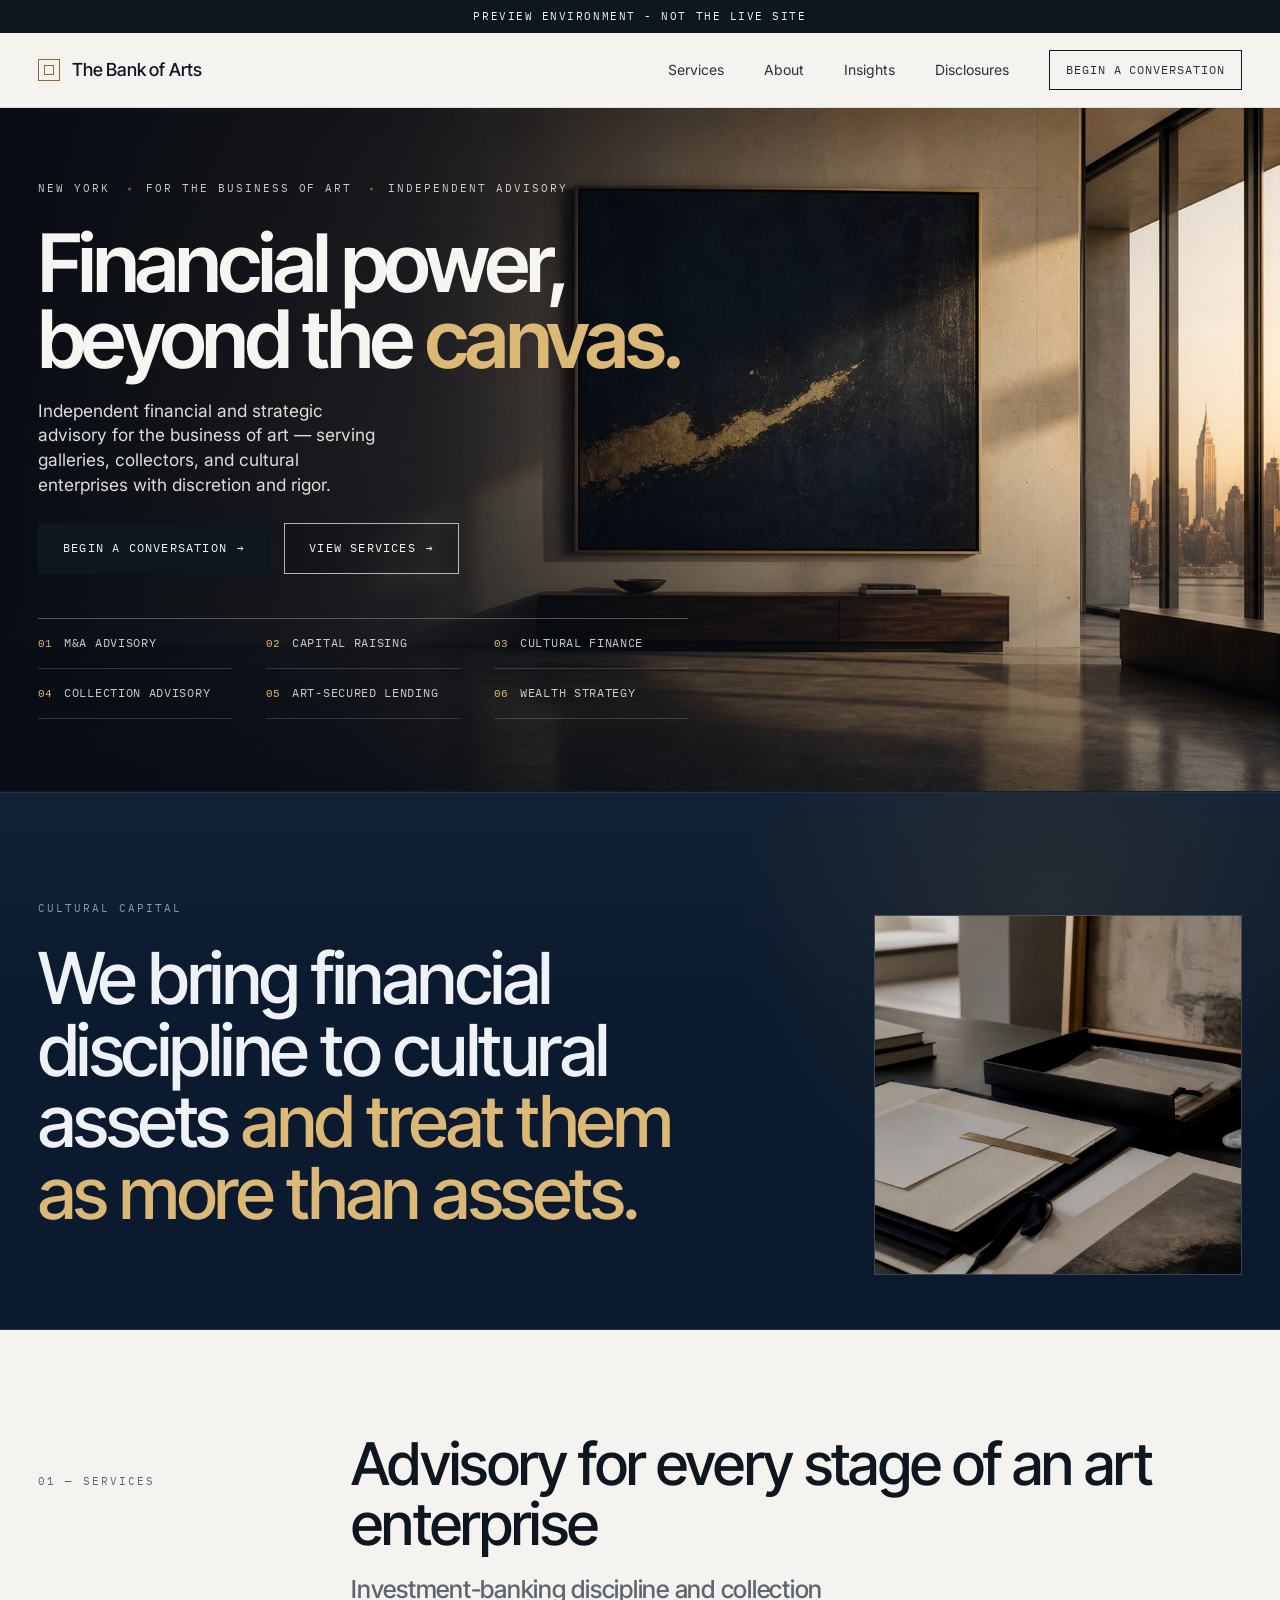
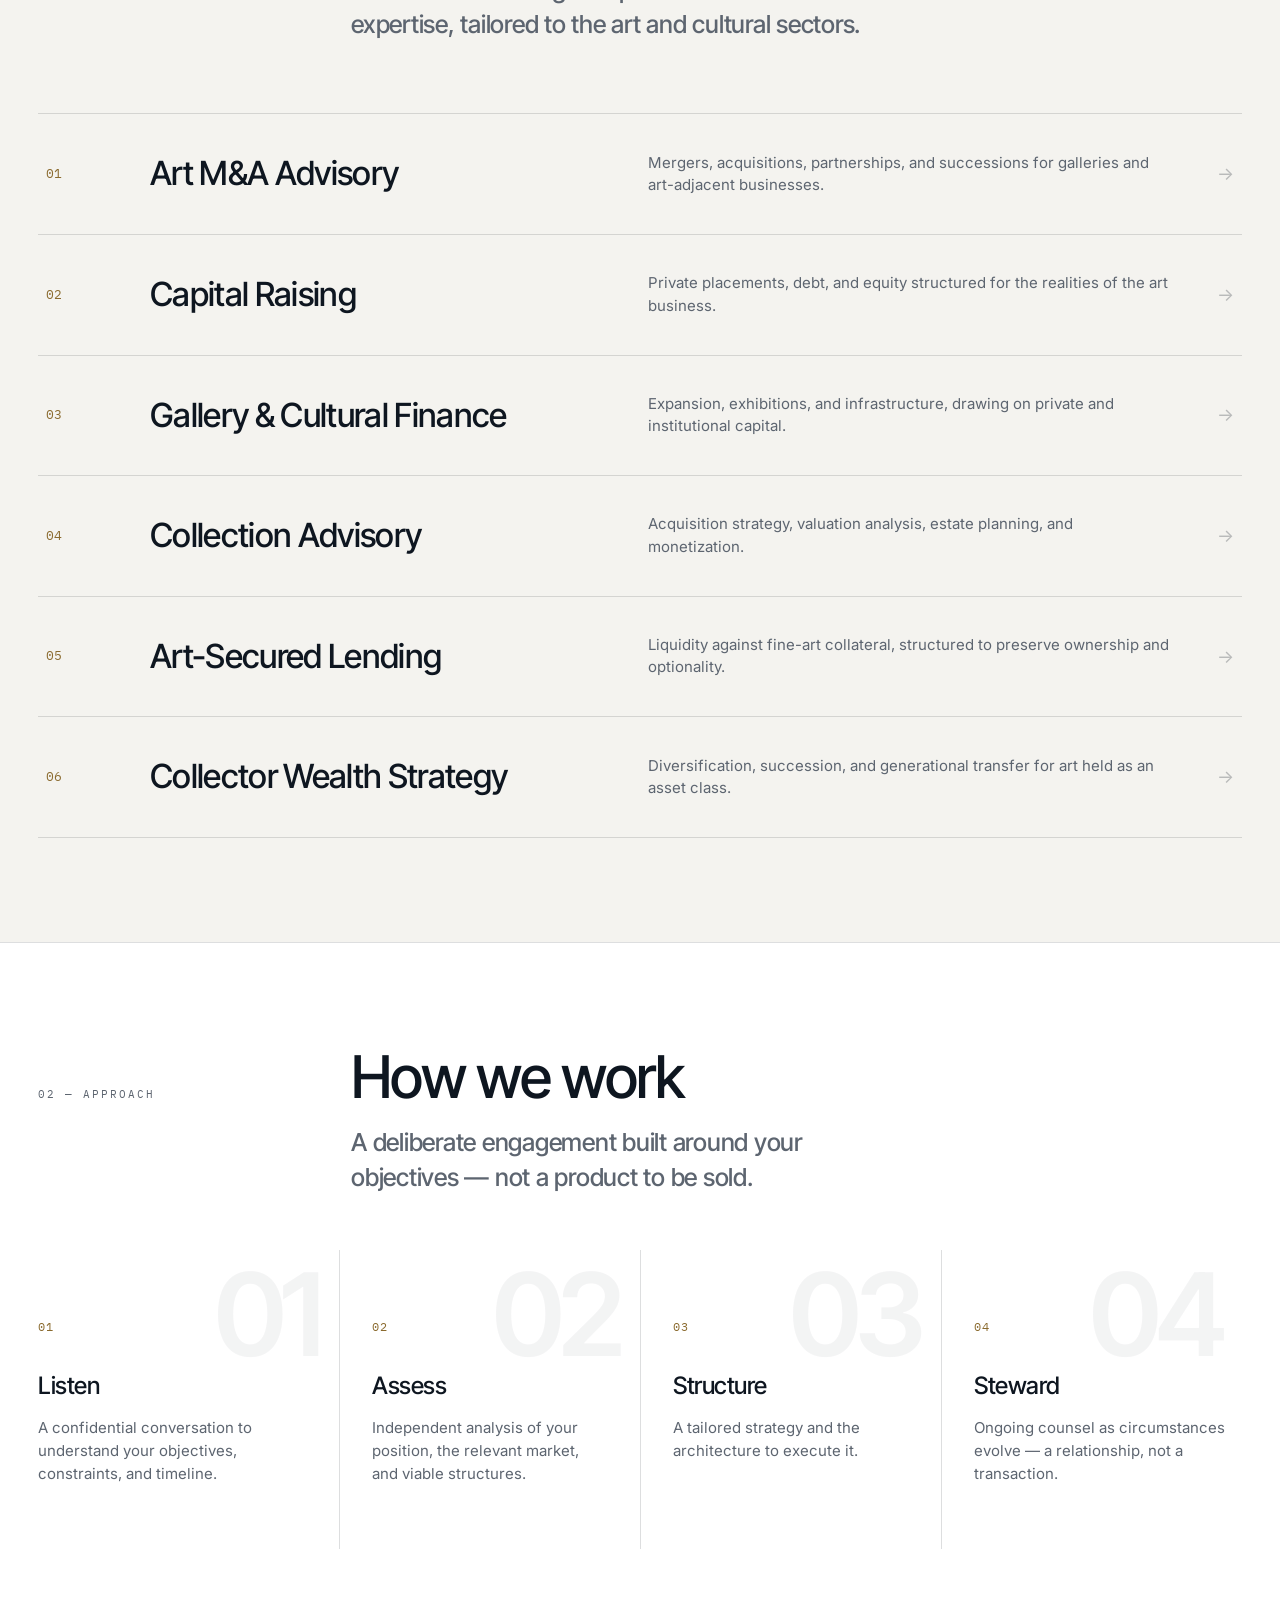
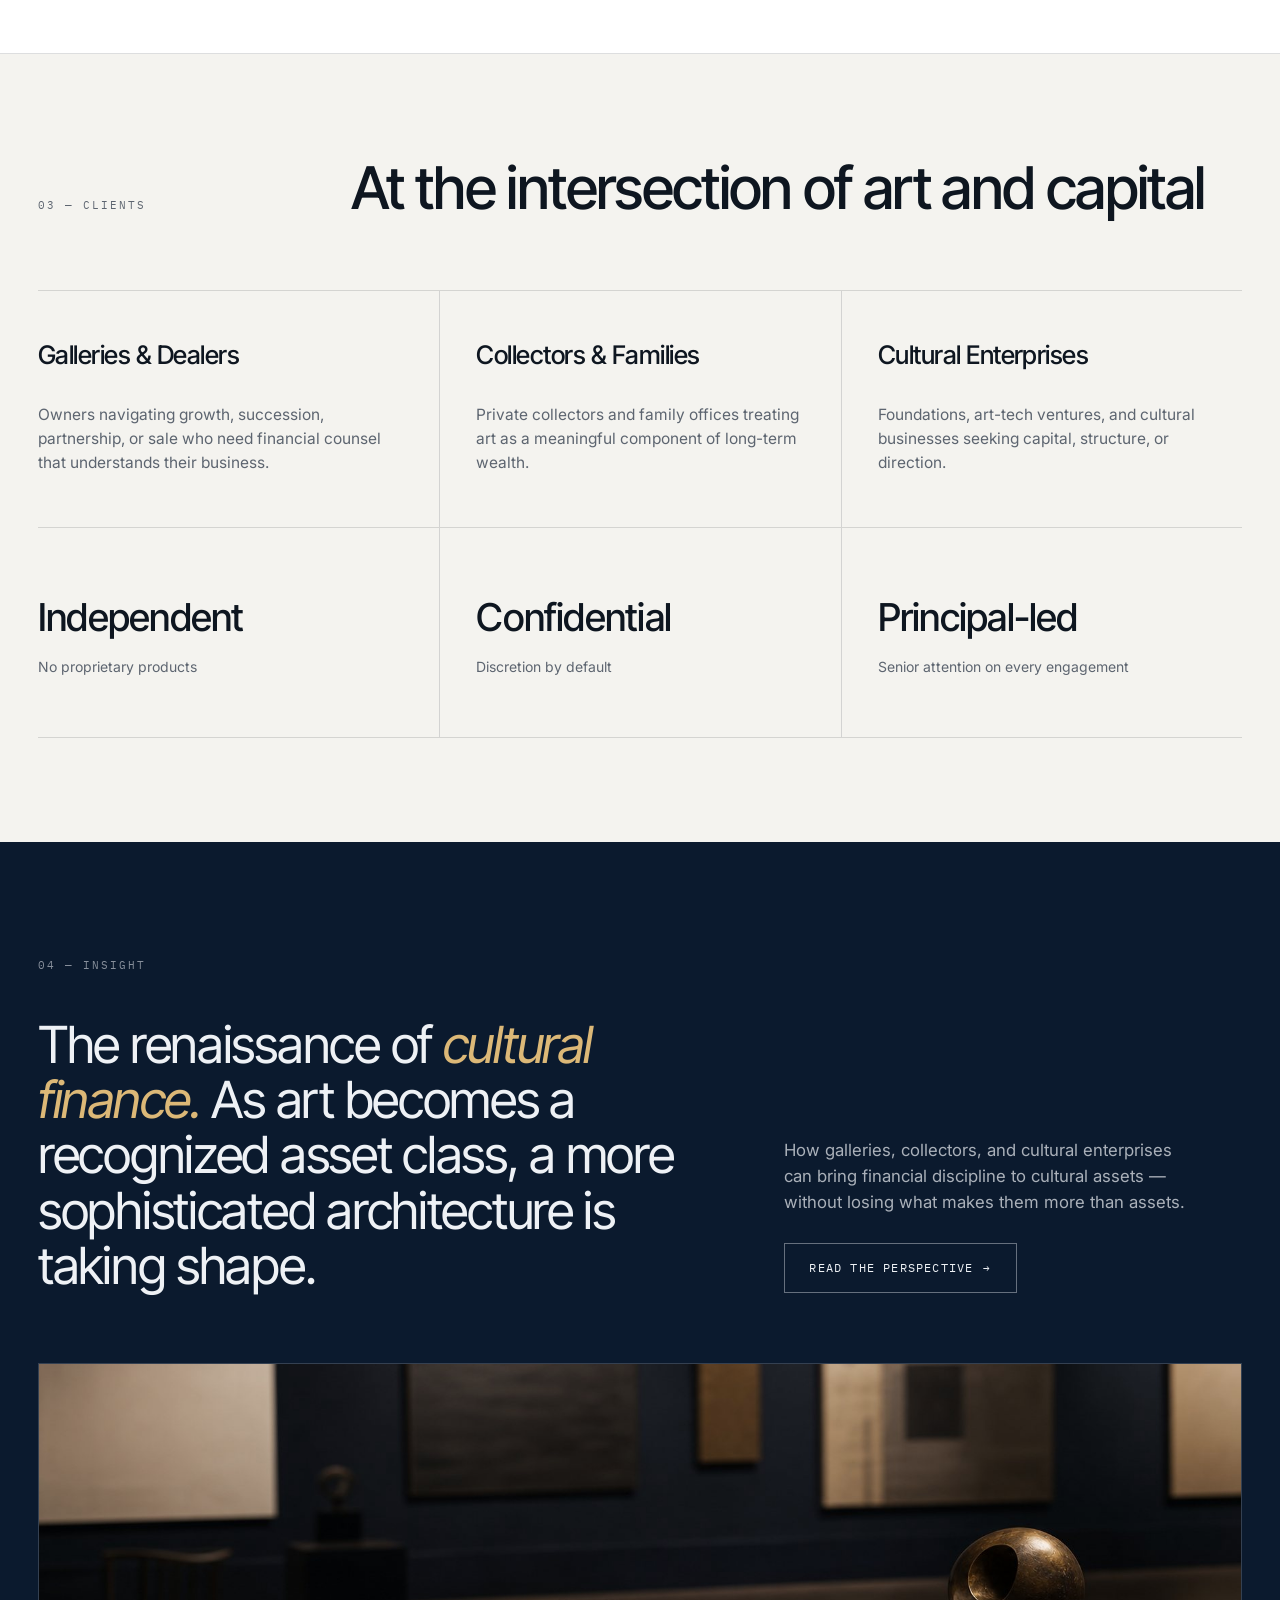
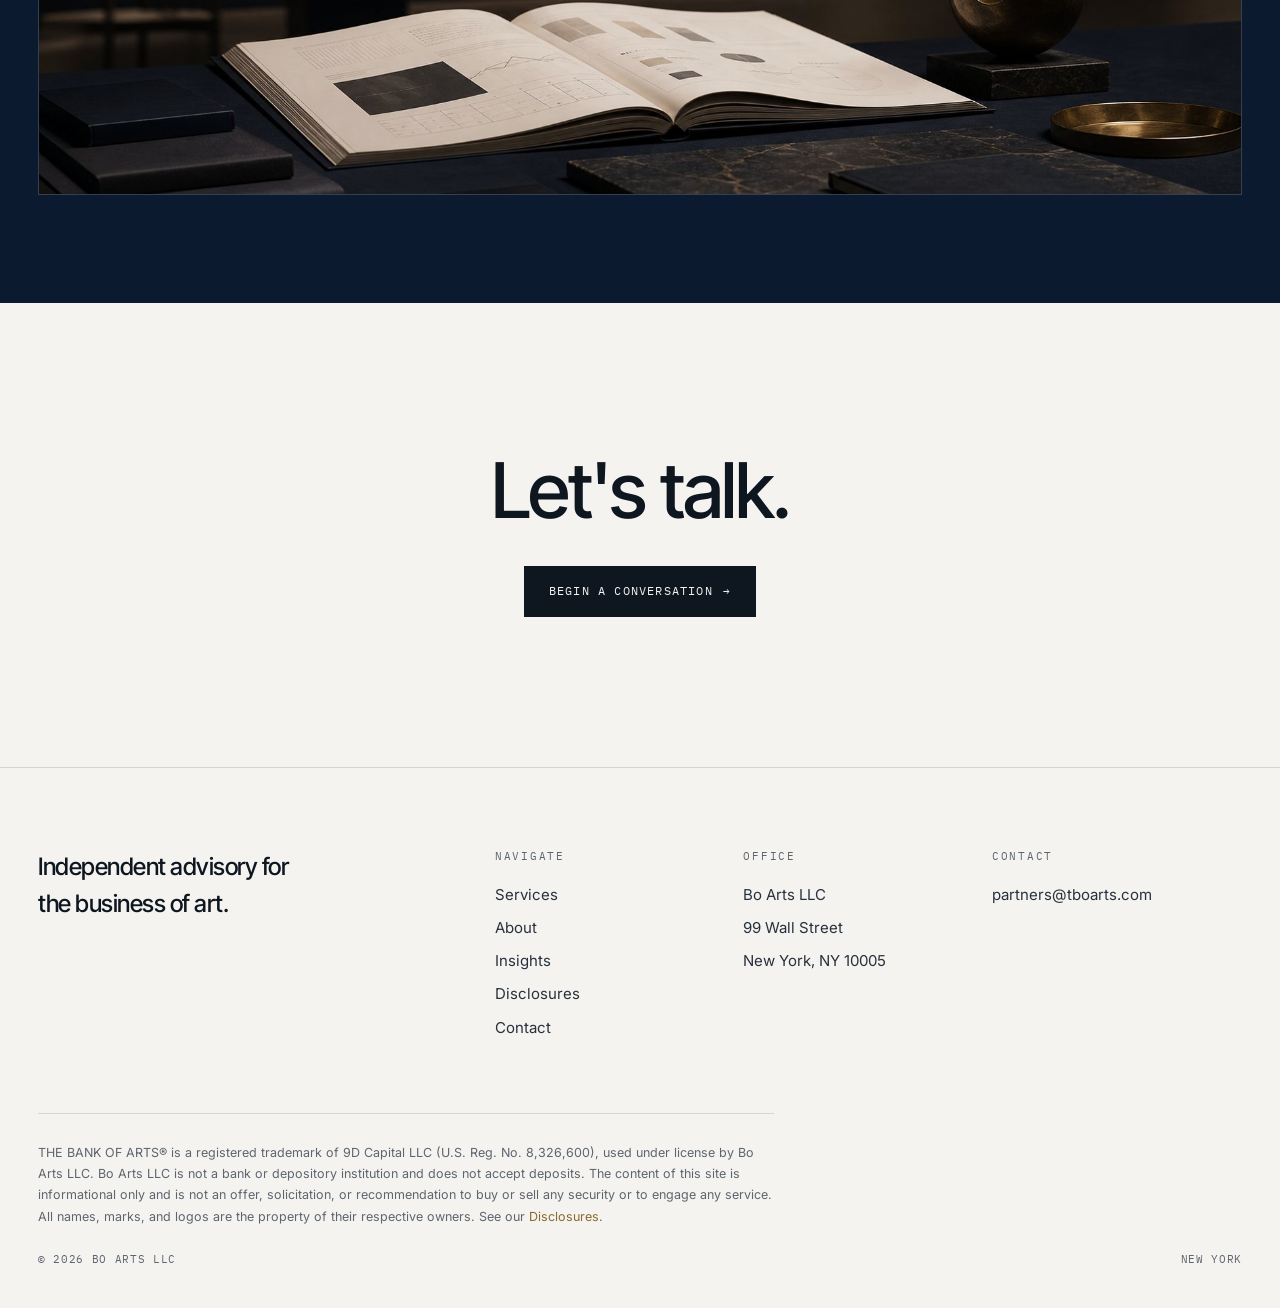
==== commit 174a441f: "Add USPTO registration number to trademark notices; anchor scroll offset - Footer legal + Disclosure" ====
--- a/index.html
+++ b/index.html
@@ -132,7 +132,7 @@
     <div class="col"><h4>Office</h4><p>Bo Arts LLC</p><p>99 Wall Street</p><p>New York, NY 10005</p></div>
     <div class="col"><h4>Contact</h4><a href="mailto:partners@tboarts.com">partners@tboarts.com</a></div>
   </div>
-  <div class="legal">THE BANK OF ARTS&reg; is a registered trademark of 9D Capital LLC, used under license by Bo Arts LLC. Bo Arts LLC is not a bank or depository institution and does not accept deposits. The content of this site is informational only and is not an offer, solicitation, or recommendation to buy or sell any security or to engage any service. All names, marks, and logos are the property of their respective owners. See our <a href="disclosures.html" style="color:var(--gold)">Disclosures</a>.</div>
+  <div class="legal">THE BANK OF ARTS&reg; is a registered trademark of 9D Capital LLC (U.S. Reg. No. 8,326,600), used under license by Bo Arts LLC. Bo Arts LLC is not a bank or depository institution and does not accept deposits. The content of this site is informational only and is not an offer, solicitation, or recommendation to buy or sell any security or to engage any service. All names, marks, and logos are the property of their respective owners. See our <a href="disclosures.html" style="color:var(--gold)">Disclosures</a>.</div>
   <div class="copy"><span>&copy; 2026 Bo Arts LLC</span><span>New York</span></div>
 </div></footer>
 <script src="app.js"></script>
--- a/styles.css
+++ b/styles.css
@@ -135,6 +135,7 @@
 /* services detail (services page) */
 .svc-detail{display:grid;grid-template-columns:.8fr 1.2fr;gap:48px;padding:48px 8px;border-bottom:1px solid var(--line)}
 .svc-detail:first-of-type{border-top:1px solid var(--line)}
+.svc-detail{scroll-margin-top:96px}
 .svc-detail .no{font-family:var(--mono);font-size:12px;color:var(--gold);display:block;margin-bottom:14px}
 .svc-detail h3{font-family:var(--disp);font-weight:500;font-size:clamp(1.6rem,3vw,2.4rem);letter-spacing:-.02em;line-height:1.05}
 .svc-detail p{color:var(--ink-2);margin-bottom:20px}
